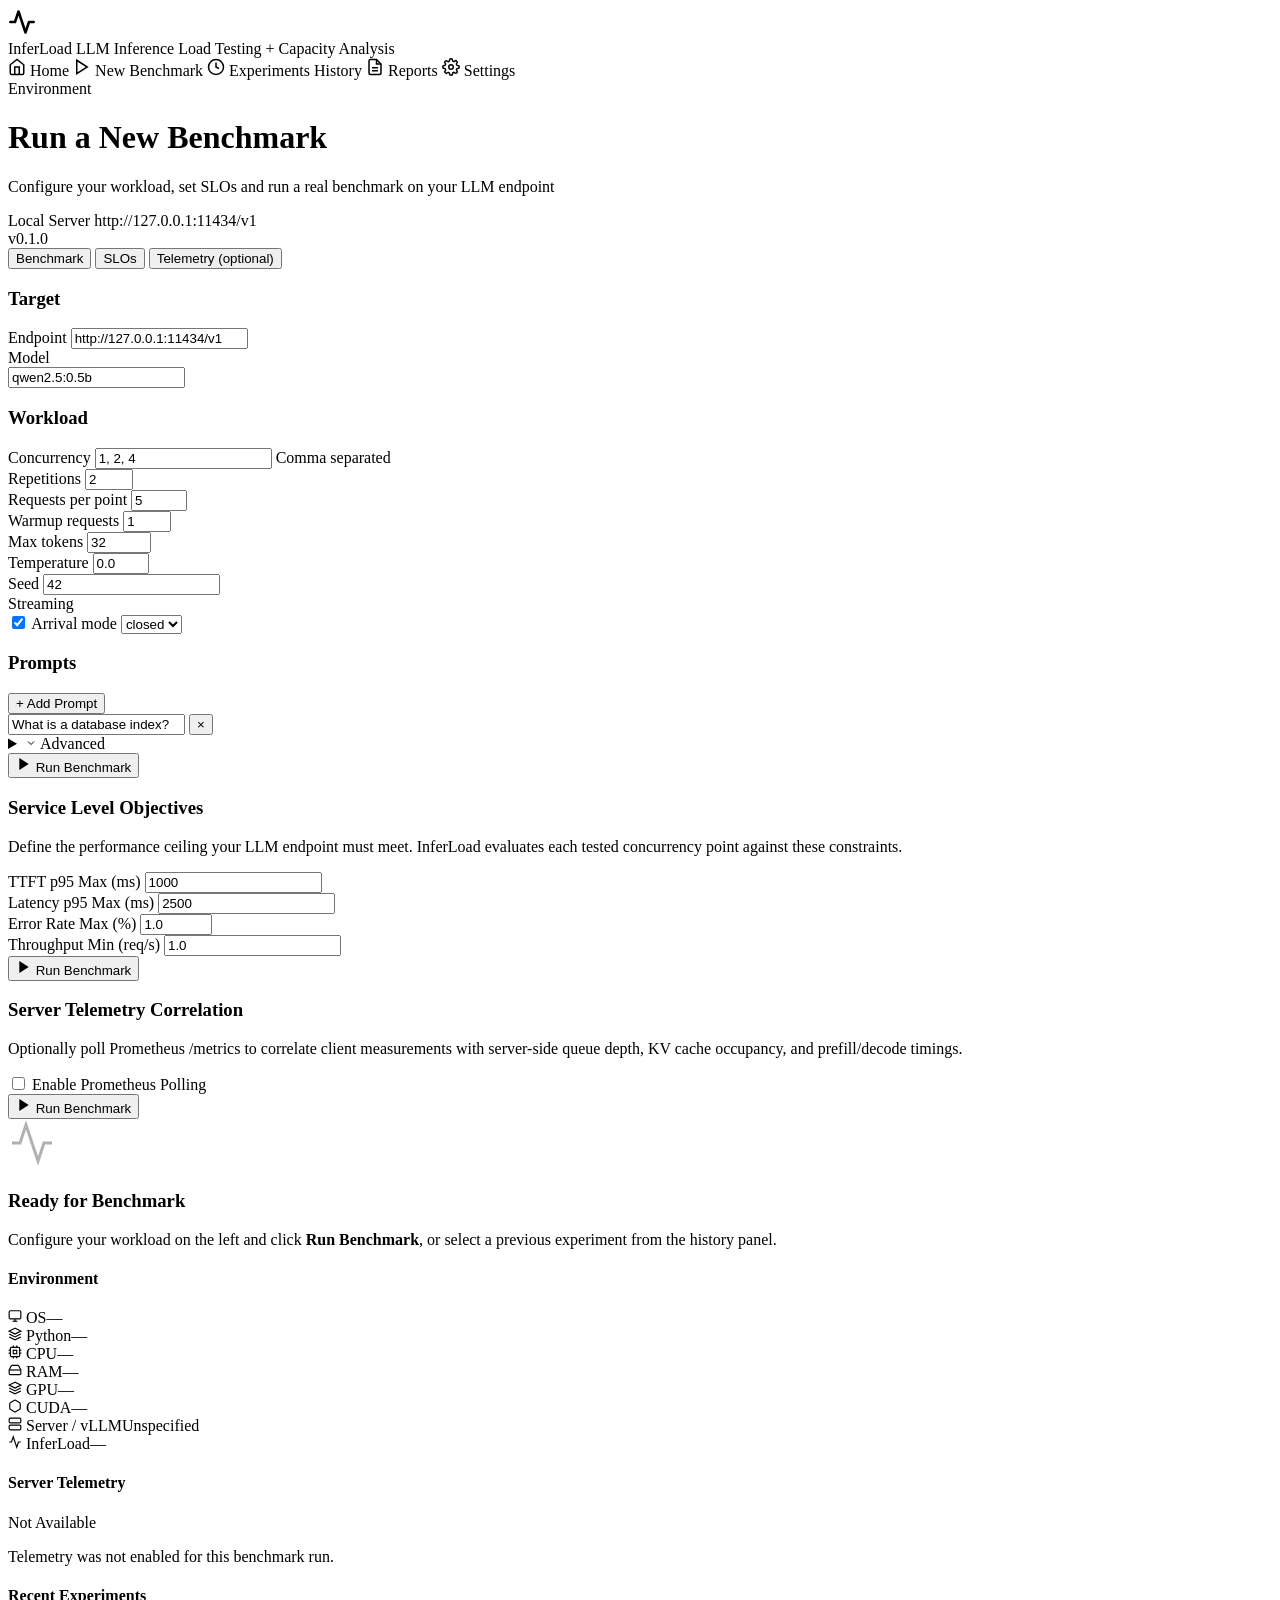
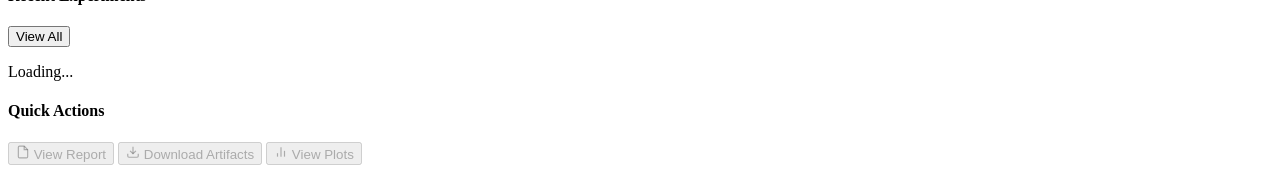
==== src/inferload/web_static/index.html @ 21b2d7b3 "Part 5/5: Premium 3-column web dashboard, documentation suite and codebase knowledge graph" ====
<!DOCTYPE html>
<html lang="en">
<head>
  <meta charset="UTF-8">
  <meta name="viewport" content="width=device-width, initial-scale=1.0">
  <title>InferLoad — LLM Inference Testing Laboratory</title>
  <link rel="stylesheet" href="/static/app.css">
  <link rel="preconnect" href="https://fonts.googleapis.com">
  <link rel="preconnect" href="https://fonts.gstatic.com" crossorigin>
  <link href="https://fonts.googleapis.com/css2?family=JetBrains+Mono:wght@400;500;600;700&family=Inter:wght@300;400;500;600;700;800&display=swap" rel="stylesheet">
</head>
<body>
  <!-- ===== LEFT NAVIGATION SIDEBAR ===== -->
  <nav class="nav-sidebar" id="nav-sidebar">
    <div class="nav-brand">
      <div class="nav-brand-icon">
        <svg width="28" height="28" viewBox="0 0 24 24" fill="none" stroke="currentColor" stroke-width="2.2" stroke-linecap="round" stroke-linejoin="round">
          <polyline points="22 12 18 12 15 21 9 3 6 12 2 12"></polyline>
        </svg>
      </div>
      <div class="nav-brand-text">
        <span class="nav-brand-name">InferLoad</span>
        <span class="nav-brand-sub">LLM Inference Load Testing + Capacity Analysis</span>
      </div>
    </div>

    <div class="nav-items">
      <a class="nav-item active" data-page="benchmark" id="nav-home">
        <svg width="18" height="18" viewBox="0 0 24 24" fill="none" stroke="currentColor" stroke-width="2"><path d="M3 9l9-7 9 7v11a2 2 0 01-2 2H5a2 2 0 01-2-2z"></path><polyline points="9 22 9 12 15 12 15 22"></polyline></svg>
        <span>Home</span>
      </a>
      <a class="nav-item" data-page="new-benchmark" id="nav-new">
        <svg width="18" height="18" viewBox="0 0 24 24" fill="none" stroke="currentColor" stroke-width="2"><polygon points="5 3 19 12 5 21 5 3"></polygon></svg>
        <span>New Benchmark</span>
      </a>
      <a class="nav-item" data-page="history" id="nav-history">
        <svg width="18" height="18" viewBox="0 0 24 24" fill="none" stroke="currentColor" stroke-width="2"><circle cx="12" cy="12" r="10"></circle><polyline points="12 6 12 12 16 14"></polyline></svg>
        <span>Experiments History</span>
      </a>
      <a class="nav-item" data-page="reports" id="nav-reports">
        <svg width="18" height="18" viewBox="0 0 24 24" fill="none" stroke="currentColor" stroke-width="2"><path d="M14 2H6a2 2 0 00-2 2v16a2 2 0 002 2h12a2 2 0 002-2V8z"></path><polyline points="14 2 14 8 20 8"></polyline><line x1="16" y1="13" x2="8" y2="13"></line><line x1="16" y1="17" x2="8" y2="17"></line></svg>
        <span>Reports</span>
      </a>
      <a class="nav-item" data-page="settings" id="nav-settings">
        <svg width="18" height="18" viewBox="0 0 24 24" fill="none" stroke="currentColor" stroke-width="2"><circle cx="12" cy="12" r="3"></circle><path d="M19.4 15a1.65 1.65 0 00.33 1.82l.06.06a2 2 0 010 2.83 2 2 0 01-2.83 0l-.06-.06a1.65 1.65 0 00-1.82-.33 1.65 1.65 0 00-1 1.51V21a2 2 0 01-4 0v-.09A1.65 1.65 0 009 19.4a1.65 1.65 0 00-1.82.33l-.06.06a2 2 0 01-2.83-2.83l.06-.06A1.65 1.65 0 004.68 15a1.65 1.65 0 00-1.51-1H3a2 2 0 010-4h.09A1.65 1.65 0 004.6 9a1.65 1.65 0 00-.33-1.82l-.06-.06a2 2 0 012.83-2.83l.06.06A1.65 1.65 0 009 4.68a1.65 1.65 0 001-1.51V3a2 2 0 014 0v.09a1.65 1.65 0 001 1.51 1.65 1.65 0 001.82-.33l.06-.06a2 2 0 012.83 2.83l-.06.06A1.65 1.65 0 0019.4 9a1.65 1.65 0 001.51 1H21a2 2 0 010 4h-.09a1.65 1.65 0 00-1.51 1z"></path></svg>
        <span>Settings</span>
      </a>
    </div>

    <div class="nav-footer">
      <div class="nav-env-badge">
        <span class="dot dot-green"></span>
        <span id="nav-env-label">Environment</span>
      </div>
    </div>
  </nav>

  <!-- ===== MAIN CONTENT AREA ===== -->
  <div class="app-shell">
    <!-- Top bar -->
    <header class="top-bar">
      <div class="top-bar-left">
        <h1 class="page-title" id="page-title">Run a New Benchmark</h1>
        <p class="page-subtitle" id="page-subtitle">Configure your workload, set SLOs and run a real benchmark on your LLM endpoint</p>
      </div>
      <div class="top-bar-right">
        <div class="server-indicator">
          <span class="label-muted">Local Server</span>
          <span class="server-url" id="server-url-label">http://127.0.0.1:11434/v1</span>
        </div>
        <span class="version-badge" id="version-badge">v0.1.0</span>
      </div>
    </header>

    <!-- Content body -->
    <div class="content-body">
      <!-- CENTER COLUMN -->
      <div class="center-col">
        <!-- Config + Results area -->
        <div class="center-top-split">
          <!-- LEFT: Configuration Panel -->
          <div class="config-panel" id="config-panel">
            <!-- Config Tabs -->
            <div class="config-tabs">
              <button class="config-tab active" data-ctab="ctab-benchmark">Benchmark</button>
              <button class="config-tab" data-ctab="ctab-slos">SLOs</button>
              <button class="config-tab" data-ctab="ctab-telemetry">Telemetry (optional)</button>
            </div>

            <form id="benchmark-form" autocomplete="off">
              <!-- Benchmark Tab -->
              <div class="config-tab-pane active" id="ctab-benchmark">
                <div class="cfg-section">
                  <h3 class="cfg-section-title">Target</h3>
                  <div class="cfg-row">
                    <div class="cfg-field" style="flex:2">
                      <label for="target-base-url">Endpoint</label>
                      <input type="text" id="target-base-url" value="http://127.0.0.1:11434/v1" required>
                    </div>
                    <div class="cfg-field" style="flex:1">
                      <label for="target-model">Model</label>
                      <div class="model-select-wrap">
                        <input type="text" id="target-model" value="qwen2.5:0.5b" required>
                        <div class="model-dropdown" id="model-dropdown"></div>
                      </div>
                    </div>
                  </div>
                </div>

                <div class="cfg-section">
                  <h3 class="cfg-section-title">Workload</h3>
                  <div class="cfg-row cfg-row-4">
                    <div class="cfg-field">
                      <label for="sweep-concurrency">Concurrency</label>
                      <input type="text" id="sweep-concurrency" value="1, 2, 4">
                      <span class="cfg-hint">Comma separated</span>
                    </div>
                    <div class="cfg-field">
                      <label for="sweep-repetitions">Repetitions</label>
                      <input type="number" id="sweep-repetitions" value="2" min="1" max="20">
                    </div>
                    <div class="cfg-field">
                      <label for="sweep-requests">Requests per point</label>
                      <input type="number" id="sweep-requests" value="5" min="1" max="500">
                    </div>
                    <div class="cfg-field">
                      <label for="exec-warmup">Warmup requests</label>
                      <input type="number" id="exec-warmup" value="1" min="0" max="50">
                    </div>
                  </div>
                  <div class="cfg-row cfg-row-4">
                    <div class="cfg-field">
                      <label for="workload-max-tokens">Max tokens</label>
                      <input type="number" id="workload-max-tokens" value="32" min="1" max="4096">
                    </div>
                    <div class="cfg-field">
                      <label for="workload-temperature">Temperature</label>
                      <input type="number" id="workload-temperature" value="0.0" min="0" max="2" step="0.1">
                    </div>
                    <div class="cfg-field">
                      <label for="workload-seed">Seed</label>
                      <input type="number" id="workload-seed" value="42">
                    </div>
                    <div class="cfg-field">
                      <label>Streaming</label>
                      <div class="toggle-row">
                        <label class="toggle-switch">
                          <input type="checkbox" id="workload-stream" checked>
                          <span class="toggle-slider"></span>
                        </label>
                        <label>Arrival mode</label>
                        <select id="arrival-mode" class="select-sm">
                          <option value="closed" selected>closed</option>
                          <option value="rate">open</option>
                        </select>
                      </div>
                    </div>
                  </div>
                  <div id="open-loop-rate-group" style="display:none" class="cfg-row">
                    <div class="cfg-field">
                      <label for="arrival-rate">Arrival Rate (req/s)</label>
                      <input type="number" id="arrival-rate" value="2.0" min="0.1" step="0.5">
                    </div>
                  </div>
                </div>

                <div class="cfg-section">
                  <div class="cfg-section-header">
                    <h3 class="cfg-section-title">Prompts</h3>
                    <button type="button" class="btn-link" id="btn-add-prompt">+ Add Prompt</button>
                  </div>
                  <div id="prompts-container" class="prompts-list">
                    <div class="prompt-entry">
                      <input type="text" class="prompt-input" value="What is a database index?" required>
                      <button type="button" class="btn-remove-prompt" title="Remove">&times;</button>
                    </div>
                  </div>
                </div>

                <!-- Advanced toggle -->
                <details class="cfg-advanced" id="advanced-toggle">
                  <summary>
                    <svg width="12" height="12" viewBox="0 0 24 24" fill="none" stroke="currentColor" stroke-width="2"><polyline points="6 9 12 15 18 9"></polyline></svg>
                    Advanced
                  </summary>
                  <div class="cfg-row">
                    <div class="cfg-field" style="flex:1">
                      <label for="target-timeout">Timeout (s)</label>
                      <input type="number" id="target-timeout" value="60" min="1" step="1">
                    </div>
                    <div class="cfg-field" style="flex:1">
                      <label for="target-api-key">API Key (optional)</label>
                      <input type="password" id="target-api-key" placeholder="Bearer token">
                    </div>
                  </div>
                </details>

                <!-- Run button -->
                <button type="submit" class="btn-run" id="btn-run">
                  <svg width="16" height="16" viewBox="0 0 24 24" fill="currentColor"><polygon points="5 3 19 12 5 21 5 3"></polygon></svg>
                  Run Benchmark
                </button>
              </div>

              <!-- SLOs Tab -->
              <div class="config-tab-pane" id="ctab-slos">
                <div class="cfg-section">
                  <h3 class="cfg-section-title">Service Level Objectives</h3>
                  <p class="cfg-description">Define the performance ceiling your LLM endpoint must meet. InferLoad evaluates each tested concurrency point against these constraints.</p>
                  <div class="cfg-row">
                    <div class="cfg-field" style="flex:1">
                      <label for="slo-ttft">TTFT p95 Max (ms)</label>
                      <input type="number" id="slo-ttft" value="1000" min="1" step="50">
                    </div>
                    <div class="cfg-field" style="flex:1">
                      <label for="slo-latency">Latency p95 Max (ms)</label>
                      <input type="number" id="slo-latency" value="2500" min="1" step="100">
                    </div>
                  </div>
                  <div class="cfg-row">
                    <div class="cfg-field" style="flex:1">
                      <label for="slo-error">Error Rate Max (%)</label>
                      <input type="number" id="slo-error" value="1.0" min="0" max="100" step="0.5">
                    </div>
                    <div class="cfg-field" style="flex:1">
                      <label for="slo-throughput">Throughput Min (req/s)</label>
                      <input type="number" id="slo-throughput" value="1.0" min="0.1" step="0.5">
                    </div>
                  </div>
                </div>
                <button type="submit" class="btn-run" id="btn-run-slo">
                  <svg width="16" height="16" viewBox="0 0 24 24" fill="currentColor"><polygon points="5 3 19 12 5 21 5 3"></polygon></svg>
                  Run Benchmark
                </button>
              </div>

              <!-- Telemetry Tab -->
              <div class="config-tab-pane" id="ctab-telemetry">
                <div class="cfg-section">
                  <h3 class="cfg-section-title">Server Telemetry Correlation</h3>
                  <p class="cfg-description">Optionally poll Prometheus /metrics to correlate client measurements with server-side queue depth, KV cache occupancy, and prefill/decode timings.</p>
                  <div class="cfg-row">
                    <div class="cfg-field">
                      <label class="toggle-label-row">
                        <label class="toggle-switch">
                          <input type="checkbox" id="telemetry-enable">
                          <span class="toggle-slider"></span>
                        </label>
                        <span>Enable Prometheus Polling</span>
                      </label>
                    </div>
                  </div>
                  <div id="telemetry-fields" style="display:none">
                    <div class="cfg-field">
                      <label for="telemetry-url">Metrics URL</label>
                      <input type="text" id="telemetry-url" value="http://127.0.0.1:8000/metrics" placeholder="http://host:port/metrics">
                    </div>
                  </div>
                </div>
                <button type="submit" class="btn-run" id="btn-run-telem">
                  <svg width="16" height="16" viewBox="0 0 24 24" fill="currentColor"><polygon points="5 3 19 12 5 21 5 3"></polygon></svg>
                  Run Benchmark
                </button>
              </div>
            </form>

            <!-- Validation errors -->
            <div id="validation-errors" class="validation-box" style="display:none"></div>
          </div>

          <!-- RIGHT: Results / Status Panel -->
          <div class="results-panel" id="results-panel">
            <!-- Empty state -->
            <div class="empty-state" id="empty-state">
              <div class="empty-icon-wrap">
                <svg width="48" height="48" viewBox="0 0 24 24" fill="none" stroke="currentColor" stroke-width="1.5" opacity="0.3"><polyline points="22 12 18 12 15 21 9 3 6 12 2 12"></polyline></svg>
              </div>
              <h3>Ready for Benchmark</h3>
              <p>Configure your workload on the left and click <strong>Run Benchmark</strong>, or select a previous experiment from the history panel.</p>
            </div>

            <!-- Progress / Running state -->
            <div class="benchmark-status-card" id="progress-card" style="display:none">
              <div class="status-header">
                <span class="dot dot-pulse dot-blue"></span>
                <span class="status-label">Benchmark Running</span>
                <span class="status-timer" id="progress-timer">0m 0s</span>
              </div>
              <!-- Stepper -->
              <div class="stepper" id="stepper">
                <div class="step completed" id="step-validation">
                  <div class="step-circle">
                    <svg width="14" height="14" viewBox="0 0 24 24" fill="none" stroke="currentColor" stroke-width="3"><polyline points="20 6 9 17 4 12"></polyline></svg>
                  </div>
                  <span class="step-label">Validation</span>
                  <span class="step-time" id="step-validation-time"></span>
                </div>
                <div class="step-line"></div>
                <div class="step active" id="step-running">
                  <div class="step-circle">
                    <svg width="14" height="14" viewBox="0 0 24 24" fill="none" stroke="currentColor" stroke-width="2"><polygon points="5 3 19 12 5 21 5 3"></polygon></svg>
                  </div>
                  <span class="step-label">Running</span>
                  <span class="step-time" id="step-running-time"></span>
                </div>
                <div class="step-line"></div>
                <div class="step" id="step-analysis">
                  <div class="step-circle"><span>3</span></div>
                  <span class="step-label">Analysis</span>
                  <span class="step-time" id="step-analysis-time"></span>
                </div>
                <div class="step-line"></div>
                <div class="step" id="step-complete">
                  <div class="step-circle"><span>4</span></div>
                  <span class="step-label">Complete</span>
                  <span class="step-time" id="step-complete-time"></span>
                </div>
              </div>
              <div class="progress-bar-wrap">
                <div class="progress-bar-fill" id="progress-bar-fill" style="width:0%"></div>
              </div>
              <div class="progress-detail">
                <span id="progress-trials">0 / 0 trials</span>
                <span id="progress-trial-id" class="trial-id-badge">Initializing...</span>
              </div>
            </div>

            <!-- Error state -->
            <div class="error-card" id="error-card" style="display:none">
              <div class="error-header">
                <svg width="18" height="18" viewBox="0 0 24 24" fill="none" stroke="currentColor" stroke-width="2"><circle cx="12" cy="12" r="10"></circle><line x1="15" y1="9" x2="9" y2="15"></line><line x1="9" y1="9" x2="15" y2="15"></line></svg>
                <span>Benchmark Failed</span>
                <button class="btn-dismiss" id="btn-dismiss-error">&times;</button>
              </div>
              <p class="error-msg" id="error-card-msg"></p>
            </div>

            <!-- Completed results -->
            <div id="results-view" style="display:none">
              <!-- Capacity Hero -->
              <div class="capacity-hero" id="capacity-hero">
                <div class="hero-icon">
                  <svg width="24" height="24" viewBox="0 0 24 24" fill="none" stroke="currentColor" stroke-width="2"><path d="M22 11.08V12a10 10 0 11-5.93-9.14"></path><polyline points="22 4 12 14.01 9 11.01"></polyline></svg>
                </div>
                <div class="hero-text">
                  <span class="hero-title">Highest Observed Compliant Tested Concurrency</span>
                  <span class="hero-value" id="hero-capacity-value">—</span>
                </div>
                <span class="hero-badge" id="hero-capacity-badge">SLO COMPLIANT</span>
              </div>

              <!-- Quick Results KPIs -->
              <div class="quick-results" id="quick-results">
                <h3 class="section-title">Quick Results</h3>
                <div class="kpi-grid">
                  <div class="kpi-card">
                    <span class="kpi-number" id="hero-kpi-throughput">—</span>
                    <span class="kpi-unit">req/s</span>
                    <span class="kpi-label">Throughput (mean)</span>
                  </div>
                  <div class="kpi-card">
                    <span class="kpi-number" id="hero-kpi-ttft">—</span>
                    <span class="kpi-unit">ms</span>
                    <span class="kpi-label">TTFT p95 (mean)</span>
                  </div>
                  <div class="kpi-card">
                    <span class="kpi-number" id="hero-kpi-latency">—</span>
                    <span class="kpi-unit">ms</span>
                    <span class="kpi-label">Latency p95 (mean)</span>
                  </div>
                  <div class="kpi-card">
                    <span class="kpi-number" id="hero-kpi-errors">0.00%</span>
                    <span class="kpi-unit"></span>
                    <span class="kpi-label">Error Rate (mean)</span>
                  </div>
                </div>
              </div>

              <!-- Results Summary + SLO side-by-side -->
              <div class="results-tables-row">
                <div class="results-table-wrap" style="flex:1.3">
                  <div class="table-header-row">
                    <h3 class="section-title">Results Summary</h3>
                    <div class="slo-legend">
                      <span class="legend-dot legend-slo"></span> SLO Status
                      <span class="legend-dot legend-compliant"></span> Compliant
                      <span class="legend-dot legend-violation"></span> Violation
                    </div>
                  </div>
                  <div class="table-scroll">
                    <table class="data-table" id="table-sweep-results">
                      <thead>
                        <tr>
                          <th>Concurrency</th>
                          <th>Trials</th>
                          <th>Requests/Trial</th>
                          <th>TTFT p50</th>
                          <th>TTFT p95</th>
                          <th>Latency p95</th>
                          <th>Throughput</th>
                          <th>Error Rate</th>
                          <th>Status</th>
                        </tr>
                      </thead>
                      <tbody id="sweep-table-body"></tbody>
                    </table>
                  </div>
                </div>

                <div class="results-table-wrap" style="flex:1">
                  <h3 class="section-title">SLO Compliance</h3>
                  <div class="table-scroll">
                    <table class="data-table" id="table-slo-results">
                      <thead>
                        <tr>
                          <th>Concurrency</th>
                          <th>TTFT p95</th>
                          <th>Latency p95</th>
                          <th>Throughput</th>
                          <th>Error Rate</th>
                          <th>Status</th>
                        </tr>
                      </thead>
                      <tbody id="slo-table-body"></tbody>
                    </table>
                  </div>
                </div>
              </div>

              <!-- Performance Graphs -->
              <div class="perf-graphs-section">
                <div class="perf-graphs-header">
                  <h3 class="section-title">Performance Graphs</h3>
                  <div class="perf-graph-tabs">
                    <button class="perf-tab active" data-ptab="ttft">TTFT p95</button>
                    <button class="perf-tab" data-ptab="latency">Total Latency p95</button>
                    <button class="perf-tab" data-ptab="throughput">Throughput</button>
                    <button class="perf-tab" data-ptab="errors">Error Rate</button>
                  </div>
                </div>
                <div class="perf-graphs-grid">
                  <div class="plot-card active" id="plot-card-ttft">
                    <img id="plot-ttft" class="plot-img" alt="TTFT p95 vs Concurrency">
                  </div>
                  <div class="plot-card" id="plot-card-latency">
                    <img id="plot-latency" class="plot-img" alt="Total Latency p95 vs Concurrency">
                  </div>
                  <div class="plot-card" id="plot-card-throughput">
                    <img id="plot-throughput" class="plot-img" alt="Throughput vs Concurrency">
                  </div>
                  <div class="plot-card" id="plot-card-errors">
                    <img id="plot-errors" class="plot-img" alt="Error Rate vs Concurrency">
                  </div>
                </div>
              </div>

              <!-- Saturation behavior -->
              <div class="saturation-section" id="saturation-section" style="display:none">
                <div class="saturation-header">
                  <svg width="16" height="16" viewBox="0 0 24 24" fill="none" stroke="currentColor" stroke-width="2"><path d="M10.29 3.86L1.82 18a2 2 0 001.71 3h16.94a2 2 0 001.71-3L13.71 3.86a2 2 0 00-3.42 0z"></path><line x1="12" y1="9" x2="12" y2="13"></line><line x1="12" y1="17" x2="12.01" y2="17"></line></svg>
                  <h3>Saturation-like Behavior</h3>
                </div>
                <div class="saturation-findings" id="saturation-findings"></div>
              </div>

              <!-- Capacity Note -->
              <div class="capacity-note">
                <svg width="14" height="14" viewBox="0 0 24 24" fill="none" stroke="currentColor" stroke-width="2"><circle cx="12" cy="12" r="10"></circle><line x1="12" y1="16" x2="12" y2="12"></line><line x1="12" y1="8" x2="12.01" y2="8"></line></svg>
                <span class="note-label">Note</span>
                <span id="capacity-note-text">Capacity is limited to tested configurations and does not extrapolate beyond observed measurements. This represents the highest observed compliant tested concurrency, not theoretical or maximum system capacity.</span>
              </div>

              <!-- Report & Artifacts (collapsible) -->
              <details class="results-detail-section">
                <summary class="detail-summary">
                  <svg width="14" height="14" viewBox="0 0 24 24" fill="none" stroke="currentColor" stroke-width="2"><polyline points="6 9 12 15 18 9"></polyline></svg>
                  Full Markdown Report
                </summary>
                <div class="report-wrap">
                  <div class="report-toolbar">
                    <button class="btn-sm-action" id="btn-copy-report">
                      <svg width="12" height="12" viewBox="0 0 24 24" fill="none" stroke="currentColor" stroke-width="2"><rect x="9" y="9" width="13" height="13" rx="2" ry="2"></rect><path d="M5 15H4a2 2 0 01-2-2V4a2 2 0 012-2h9a2 2 0 012 2v1"></path></svg>
                      Copy
                    </button>
                  </div>
                  <pre class="report-code" id="report-markdown-view">Loading report...</pre>
                </div>
              </details>

              <details class="results-detail-section">
                <summary class="detail-summary">
                  <svg width="14" height="14" viewBox="0 0 24 24" fill="none" stroke="currentColor" stroke-width="2"><polyline points="6 9 12 15 18 9"></polyline></svg>
                  Artifacts &amp; Raw Data
                </summary>
                <div class="artifacts-wrap">
                  <div class="artifact-grid" id="artifact-links-list"></div>
                  <div class="raw-explorer">
                    <select id="raw-run-selector" class="select-sm">
                      <option value="">Select trial to inspect...</option>
                    </select>
                    <pre class="raw-json-view" id="raw-json-output">Select a trial run above to audit request timestamps, TTFT, and chunk counts.</pre>
                  </div>
                </div>
              </details>
            </div>
          </div>
        </div>
      </div>

      <!-- RIGHT SIDEBAR -->
      <aside class="right-sidebar" id="right-sidebar">
        <!-- Environment -->
        <div class="rs-section">
          <h4 class="rs-title">Environment</h4>
          <div class="env-list" id="env-list">
            <div class="env-row"><span class="env-icon">
              <svg width="14" height="14" viewBox="0 0 24 24" fill="none" stroke="currentColor" stroke-width="2"><rect x="2" y="3" width="20" height="14" rx="2" ry="2"></rect><line x1="8" y1="21" x2="16" y2="21"></line><line x1="12" y1="17" x2="12" y2="21"></line></svg>
            </span><span class="env-key">OS</span><span class="env-val" id="env-os">—</span></div>
            <div class="env-row"><span class="env-icon">
              <svg width="14" height="14" viewBox="0 0 24 24" fill="none" stroke="currentColor" stroke-width="2"><path d="M12 2L2 7l10 5 10-5-10-5z"></path><path d="M2 17l10 5 10-5"></path><path d="M2 12l10 5 10-5"></path></svg>
            </span><span class="env-key">Python</span><span class="env-val" id="env-python">—</span></div>
            <div class="env-row"><span class="env-icon">
              <svg width="14" height="14" viewBox="0 0 24 24" fill="none" stroke="currentColor" stroke-width="2"><rect x="4" y="4" width="16" height="16" rx="2" ry="2"></rect><rect x="9" y="9" width="6" height="6"></rect><line x1="9" y1="1" x2="9" y2="4"></line><line x1="15" y1="1" x2="15" y2="4"></line><line x1="9" y1="20" x2="9" y2="23"></line><line x1="15" y1="20" x2="15" y2="23"></line><line x1="20" y1="9" x2="23" y2="9"></line><line x1="20" y1="14" x2="23" y2="14"></line><line x1="1" y1="9" x2="4" y2="9"></line><line x1="1" y1="14" x2="4" y2="14"></line></svg>
            </span><span class="env-key">CPU</span><span class="env-val" id="env-cpu">—</span></div>
            <div class="env-row"><span class="env-icon">
              <svg width="14" height="14" viewBox="0 0 24 24" fill="none" stroke="currentColor" stroke-width="2"><path d="M22 12H2"></path><path d="M5.45 5.11L2 12v6a2 2 0 002 2h16a2 2 0 002-2v-6l-3.45-6.89A2 2 0 0016.76 4H7.24a2 2 0 00-1.79 1.11z"></path><line x1="6" y1="16" x2="6.01" y2="16"></line><line x1="10" y1="16" x2="10.01" y2="16"></line></svg>
            </span><span class="env-key">RAM</span><span class="env-val" id="env-ram">—</span></div>
            <div class="env-row"><span class="env-icon">
              <svg width="14" height="14" viewBox="0 0 24 24" fill="none" stroke="currentColor" stroke-width="2"><polygon points="12 2 2 7 12 12 22 7 12 2"></polygon><polyline points="2 17 12 22 22 17"></polyline><polyline points="2 12 12 17 22 12"></polyline></svg>
            </span><span class="env-key">GPU</span><span class="env-val" id="env-gpu">—</span></div>
            <div class="env-row"><span class="env-icon">
              <svg width="14" height="14" viewBox="0 0 24 24" fill="none" stroke="currentColor" stroke-width="2"><path d="M21 16V8a2 2 0 00-1-1.73l-7-4a2 2 0 00-2 0l-7 4A2 2 0 003 8v8a2 2 0 001 1.73l7 4a2 2 0 002 0l7-4A2 2 0 0021 16z"></path></svg>
            </span><span class="env-key">CUDA</span><span class="env-val" id="env-cuda">—</span></div>
            <div class="env-row"><span class="env-icon">
              <svg width="14" height="14" viewBox="0 0 24 24" fill="none" stroke="currentColor" stroke-width="2"><rect x="2" y="2" width="20" height="8" rx="2" ry="2"></rect><rect x="2" y="14" width="20" height="8" rx="2" ry="2"></rect><line x1="6" y1="6" x2="6.01" y2="6"></line><line x1="6" y1="18" x2="6.01" y2="18"></line></svg>
            </span><span class="env-key">Server / vLLM</span><span class="env-val" id="env-server">Unspecified</span></div>
            <div class="env-row"><span class="env-icon">
              <svg width="14" height="14" viewBox="0 0 24 24" fill="none" stroke="currentColor" stroke-width="2"><polyline points="22 12 18 12 15 21 9 3 6 12 2 12"></polyline></svg>
            </span><span class="env-key">InferLoad</span><span class="env-val" id="env-inferload">—</span></div>
          </div>
        </div>

        <!-- Server Telemetry -->
        <div class="rs-section">
          <h4 class="rs-title">Server Telemetry</h4>
          <div class="telemetry-status" id="telemetry-status">
            <span class="dot dot-red"></span>
            <span>Not Available</span>
          </div>
          <p class="rs-muted" id="telemetry-note">Telemetry was not enabled for this benchmark run.</p>
        </div>

        <!-- Recent Experiments -->
        <div class="rs-section">
          <div class="rs-title-row">
            <h4 class="rs-title">Recent Experiments</h4>
            <button class="btn-link-sm" id="btn-view-all-history">View All</button>
          </div>
          <div class="recent-experiments" id="recent-experiments">
            <p class="rs-muted">Loading...</p>
          </div>
        </div>

        <!-- Quick Actions -->
        <div class="rs-section">
          <h4 class="rs-title">Quick Actions</h4>
          <div class="quick-actions" id="quick-actions">
            <button class="action-btn" id="action-report" disabled>
              <svg width="14" height="14" viewBox="0 0 24 24" fill="none" stroke="currentColor" stroke-width="2"><path d="M14 2H6a2 2 0 00-2 2v16a2 2 0 002 2h12a2 2 0 002-2V8z"></path><polyline points="14 2 14 8 20 8"></polyline></svg>
              View Report
            </button>
            <button class="action-btn" id="action-artifacts" disabled>
              <svg width="14" height="14" viewBox="0 0 24 24" fill="none" stroke="currentColor" stroke-width="2"><path d="M21 15v4a2 2 0 01-2 2H5a2 2 0 01-2-2v-4"></path><polyline points="7 10 12 15 17 10"></polyline><line x1="12" y1="15" x2="12" y2="3"></line></svg>
              Download Artifacts
            </button>
            <button class="action-btn" id="action-plots" disabled>
              <svg width="14" height="14" viewBox="0 0 24 24" fill="none" stroke="currentColor" stroke-width="2"><line x1="18" y1="20" x2="18" y2="10"></line><line x1="12" y1="20" x2="12" y2="4"></line><line x1="6" y1="20" x2="6" y2="14"></line></svg>
              View Plots
            </button>
          </div>
        </div>
      </aside>
    </div>
  </div>

  <!-- Notification Toast -->
  <div id="toast" class="toast"></div>

  <script src="/static/app.js"></script>
</body>
</html>
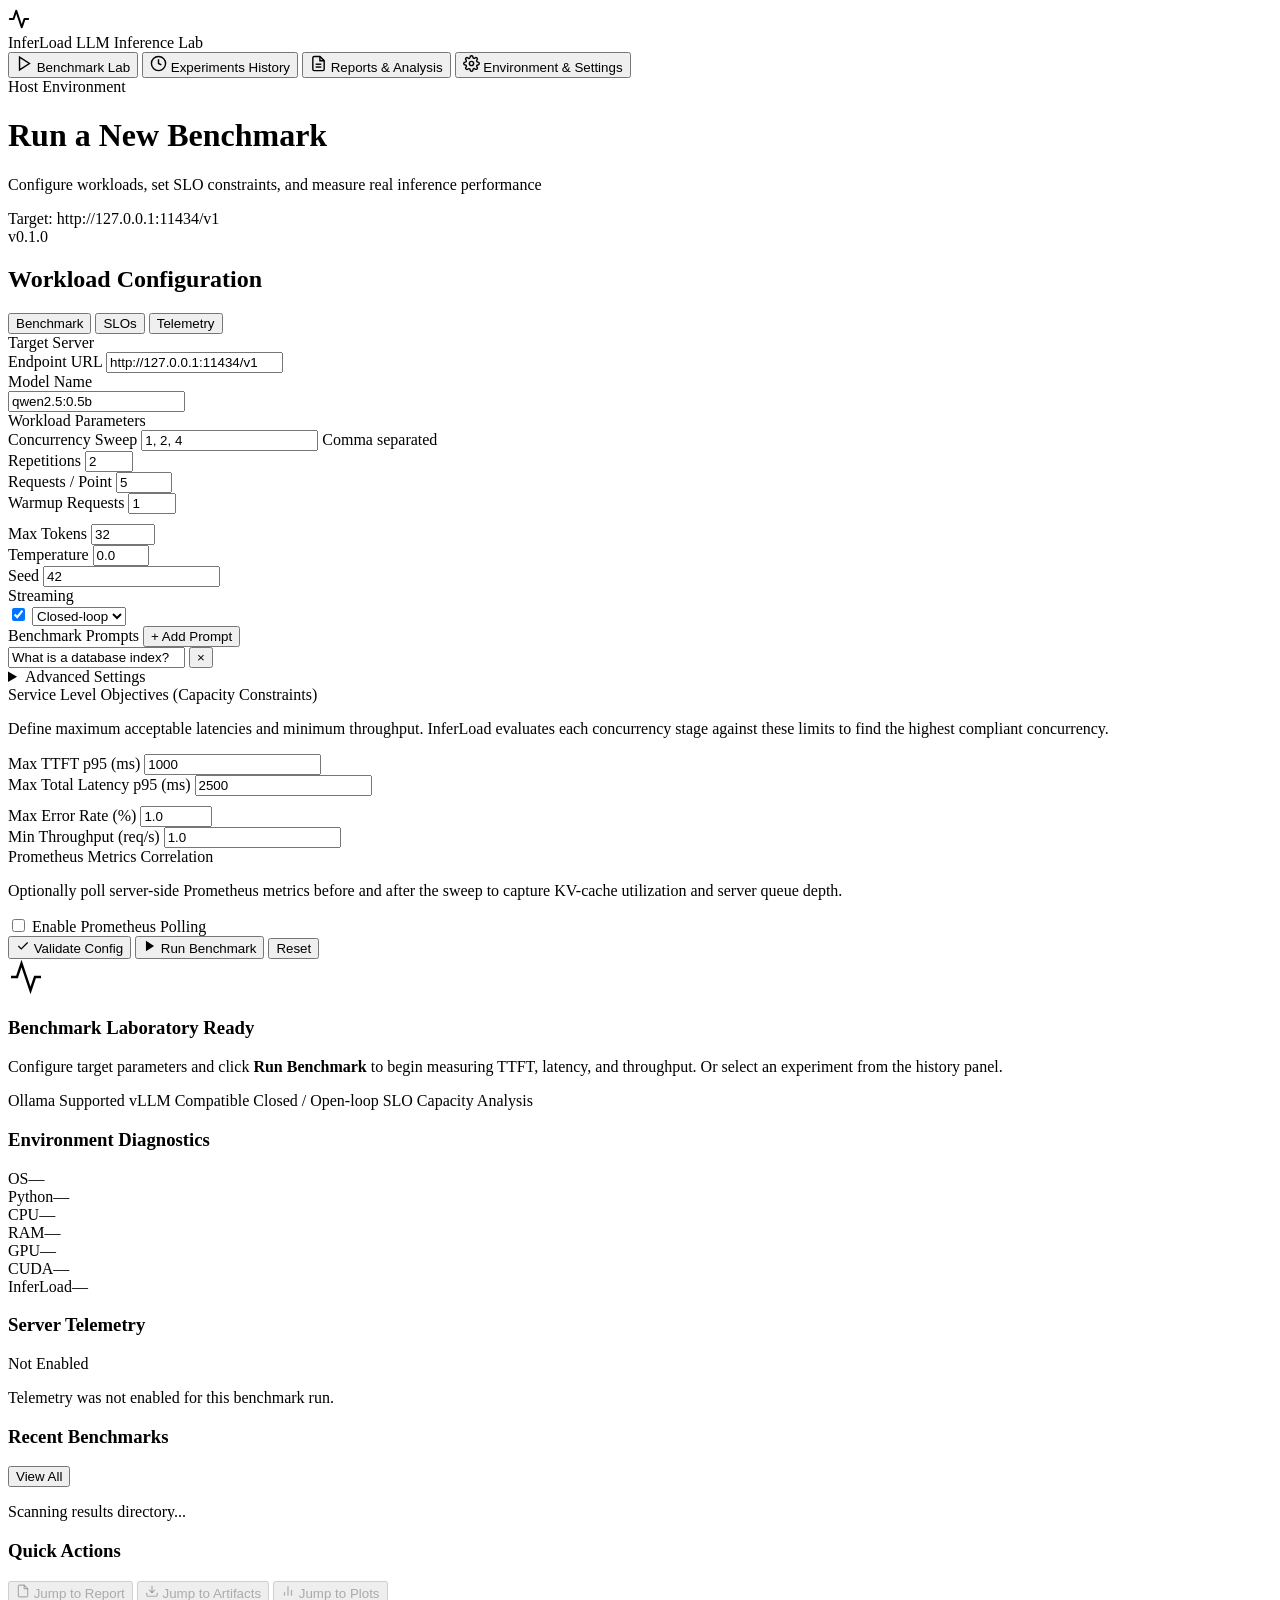
==== commit 626fb247: "feat(ui): eliminate glowing effects, implement multi-view routing, live logs, preflight validation a" ====
--- a/src/inferload/web_static/index.html
+++ b/src/inferload/web_static/index.html
@@ -3,588 +3,686 @@
 <head>
   <meta charset="UTF-8">
   <meta name="viewport" content="width=device-width, initial-scale=1.0">
-  <title>InferLoad — LLM Inference Testing Laboratory</title>
+  <title>InferLoad — LLM Inference Testing &amp; Capacity Laboratory</title>
   <link rel="stylesheet" href="/static/app.css">
   <link rel="preconnect" href="https://fonts.googleapis.com">
   <link rel="preconnect" href="https://fonts.gstatic.com" crossorigin>
-  <link href="https://fonts.googleapis.com/css2?family=JetBrains+Mono:wght@400;500;600;700&family=Inter:wght@300;400;500;600;700;800&display=swap" rel="stylesheet">
+  <link href="https://fonts.googleapis.com/css2?family=JetBrains+Mono:wght@400;500;600;700&family=Inter:wght@400;500;600;700&display=swap" rel="stylesheet">
 </head>
 <body>
   <!-- ===== LEFT NAVIGATION SIDEBAR ===== -->
-  <nav class="nav-sidebar" id="nav-sidebar">
+  <nav class="nav-sidebar" id="nav-sidebar" aria-label="Main Navigation">
     <div class="nav-brand">
       <div class="nav-brand-icon">
-        <svg width="28" height="28" viewBox="0 0 24 24" fill="none" stroke="currentColor" stroke-width="2.2" stroke-linecap="round" stroke-linejoin="round">
+        <svg width="22" height="22" viewBox="0 0 24 24" fill="none" stroke="currentColor" stroke-width="2.2" stroke-linecap="round" stroke-linejoin="round">
           <polyline points="22 12 18 12 15 21 9 3 6 12 2 12"></polyline>
         </svg>
       </div>
       <div class="nav-brand-text">
         <span class="nav-brand-name">InferLoad</span>
-        <span class="nav-brand-sub">LLM Inference Load Testing + Capacity Analysis</span>
+        <span class="nav-brand-sub">LLM Inference Lab</span>
       </div>
     </div>
 
     <div class="nav-items">
-      <a class="nav-item active" data-page="benchmark" id="nav-home">
-        <svg width="18" height="18" viewBox="0 0 24 24" fill="none" stroke="currentColor" stroke-width="2"><path d="M3 9l9-7 9 7v11a2 2 0 01-2 2H5a2 2 0 01-2-2z"></path><polyline points="9 22 9 12 15 12 15 22"></polyline></svg>
-        <span>Home</span>
-      </a>
-      <a class="nav-item" data-page="new-benchmark" id="nav-new">
-        <svg width="18" height="18" viewBox="0 0 24 24" fill="none" stroke="currentColor" stroke-width="2"><polygon points="5 3 19 12 5 21 5 3"></polygon></svg>
-        <span>New Benchmark</span>
-      </a>
-      <a class="nav-item" data-page="history" id="nav-history">
-        <svg width="18" height="18" viewBox="0 0 24 24" fill="none" stroke="currentColor" stroke-width="2"><circle cx="12" cy="12" r="10"></circle><polyline points="12 6 12 12 16 14"></polyline></svg>
+      <button type="button" class="nav-item active" data-view="view-benchmark" id="nav-new">
+        <svg width="17" height="17" viewBox="0 0 24 24" fill="none" stroke="currentColor" stroke-width="2"><polygon points="5 3 19 12 5 21 5 3"></polygon></svg>
+        <span>Benchmark Lab</span>
+      </button>
+      <button type="button" class="nav-item" data-view="view-history" id="nav-history">
+        <svg width="17" height="17" viewBox="0 0 24 24" fill="none" stroke="currentColor" stroke-width="2"><circle cx="12" cy="12" r="10"></circle><polyline points="12 6 12 12 16 14"></polyline></svg>
         <span>Experiments History</span>
-      </a>
-      <a class="nav-item" data-page="reports" id="nav-reports">
-        <svg width="18" height="18" viewBox="0 0 24 24" fill="none" stroke="currentColor" stroke-width="2"><path d="M14 2H6a2 2 0 00-2 2v16a2 2 0 002 2h12a2 2 0 002-2V8z"></path><polyline points="14 2 14 8 20 8"></polyline><line x1="16" y1="13" x2="8" y2="13"></line><line x1="16" y1="17" x2="8" y2="17"></line></svg>
-        <span>Reports</span>
-      </a>
-      <a class="nav-item" data-page="settings" id="nav-settings">
-        <svg width="18" height="18" viewBox="0 0 24 24" fill="none" stroke="currentColor" stroke-width="2"><circle cx="12" cy="12" r="3"></circle><path d="M19.4 15a1.65 1.65 0 00.33 1.82l.06.06a2 2 0 010 2.83 2 2 0 01-2.83 0l-.06-.06a1.65 1.65 0 00-1.82-.33 1.65 1.65 0 00-1 1.51V21a2 2 0 01-4 0v-.09A1.65 1.65 0 009 19.4a1.65 1.65 0 00-1.82.33l-.06.06a2 2 0 01-2.83-2.83l.06-.06A1.65 1.65 0 004.68 15a1.65 1.65 0 00-1.51-1H3a2 2 0 010-4h.09A1.65 1.65 0 004.6 9a1.65 1.65 0 00-.33-1.82l-.06-.06a2 2 0 012.83-2.83l.06.06A1.65 1.65 0 009 4.68a1.65 1.65 0 001-1.51V3a2 2 0 014 0v.09a1.65 1.65 0 001 1.51 1.65 1.65 0 001.82-.33l.06-.06a2 2 0 012.83 2.83l-.06.06A1.65 1.65 0 0019.4 9a1.65 1.65 0 001.51 1H21a2 2 0 010 4h-.09a1.65 1.65 0 00-1.51 1z"></path></svg>
-        <span>Settings</span>
-      </a>
+      </button>
+      <button type="button" class="nav-item" data-view="view-reports" id="nav-reports">
+        <svg width="17" height="17" viewBox="0 0 24 24" fill="none" stroke="currentColor" stroke-width="2"><path d="M14 2H6a2 2 0 00-2 2v16a2 2 0 002 2h12a2 2 0 002-2V8z"></path><polyline points="14 2 14 8 20 8"></polyline><line x1="16" y1="13" x2="8" y2="13"></line><line x1="16" y1="17" x2="8" y2="17"></line></svg>
+        <span>Reports &amp; Analysis</span>
+      </button>
+      <button type="button" class="nav-item" data-view="view-settings" id="nav-settings">
+        <svg width="17" height="17" viewBox="0 0 24 24" fill="none" stroke="currentColor" stroke-width="2"><circle cx="12" cy="12" r="3"></circle><path d="M19.4 15a1.65 1.65 0 00.33 1.82l.06.06a2 2 0 010 2.83 2 2 0 01-2.83 0l-.06-.06a1.65 1.65 0 00-1.82-.33 1.65 1.65 0 00-1 1.51V21a2 2 0 01-4 0v-.09A1.65 1.65 0 009 19.4a1.65 1.65 0 00-1.82.33l-.06.06a2 2 0 01-2.83-2.83l.06-.06A1.65 1.65 0 004.68 15a1.65 1.65 0 00-1.51-1H3a2 2 0 010-4h.09A1.65 1.65 0 004.6 9a1.65 1.65 0 00-.33-1.82l-.06-.06a2 2 0 012.83-2.83l.06.06A1.65 1.65 0 009 4.68a1.65 1.65 0 001-1.51V3a2 2 0 014 0v.09a1.65 1.65 0 001 1.51 1.65 1.65 0 001.82-.33l.06-.06a2 2 0 012.83 2.83l-.06.06A1.65 1.65 0 0019.4 9a1.65 1.65 0 001.51 1H21a2 2 0 010 4h-.09a1.65 1.65 0 00-1.51 1z"></path></svg>
+        <span>Environment &amp; Settings</span>
+      </button>
     </div>
 
     <div class="nav-footer">
-      <div class="nav-env-badge">
-        <span class="dot dot-green"></span>
-        <span id="nav-env-label">Environment</span>
+      <div class="nav-env-status">
+        <span class="status-indicator-dot dot-green" id="nav-server-status-dot"></span>
+        <span class="nav-env-text" id="nav-env-label">Host Environment</span>
       </div>
     </div>
   </nav>
 
-  <!-- ===== MAIN CONTENT AREA ===== -->
+  <!-- ===== MAIN APPLICATION SHELL ===== -->
   <div class="app-shell">
-    <!-- Top bar -->
+    <!-- Top Header Bar -->
     <header class="top-bar">
       <div class="top-bar-left">
         <h1 class="page-title" id="page-title">Run a New Benchmark</h1>
-        <p class="page-subtitle" id="page-subtitle">Configure your workload, set SLOs and run a real benchmark on your LLM endpoint</p>
+        <p class="page-subtitle" id="page-subtitle">Configure workloads, set SLO constraints, and measure real inference performance</p>
       </div>
       <div class="top-bar-right">
-        <div class="server-indicator">
-          <span class="label-muted">Local Server</span>
-          <span class="server-url" id="server-url-label">http://127.0.0.1:11434/v1</span>
-        </div>
-        <span class="version-badge" id="version-badge">v0.1.0</span>
+        <div class="server-pill">
+          <span class="server-pill-label">Target:</span>
+          <span class="server-pill-val" id="server-url-label">http://127.0.0.1:11434/v1</span>
+        </div>
+        <span class="badge-version" id="version-badge">v0.1.0</span>
       </div>
     </header>
 
-    <!-- Content body -->
-    <div class="content-body">
-      <!-- CENTER COLUMN -->
-      <div class="center-col">
-        <!-- Config + Results area -->
-        <div class="center-top-split">
-          <!-- LEFT: Configuration Panel -->
-          <div class="config-panel" id="config-panel">
-            <!-- Config Tabs -->
-            <div class="config-tabs">
-              <button class="config-tab active" data-ctab="ctab-benchmark">Benchmark</button>
-              <button class="config-tab" data-ctab="ctab-slos">SLOs</button>
-              <button class="config-tab" data-ctab="ctab-telemetry">Telemetry (optional)</button>
+    <!-- ===== VIEW 1: BENCHMARK LAB (CONFIG + RESULTS + RIGHT SIDEBAR) ===== -->
+    <main class="view-container active" id="view-benchmark">
+      <div class="lab-layout">
+        <!-- Center Area: Config + Results -->
+        <div class="center-stage">
+          <!-- LEFT: Workload & SLO Configuration Panel -->
+          <section class="card config-card" id="config-panel" aria-labelledby="cfg-heading">
+            <div class="card-header">
+              <h2 class="card-title" id="cfg-heading">Workload Configuration</h2>
+              <!-- Config Sub-Tabs -->
+              <div class="tab-strip" role="tablist">
+                <button type="button" class="tab-btn active" role="tab" data-ctab="ctab-benchmark" id="tab-btn-benchmark">Benchmark</button>
+                <button type="button" class="tab-btn" role="tab" data-ctab="ctab-slos" id="tab-btn-slos">SLOs</button>
+                <button type="button" class="tab-btn" role="tab" data-ctab="ctab-telemetry" id="tab-btn-telemetry">Telemetry</button>
+              </div>
             </div>
 
             <form id="benchmark-form" autocomplete="off">
-              <!-- Benchmark Tab -->
-              <div class="config-tab-pane active" id="ctab-benchmark">
-                <div class="cfg-section">
-                  <h3 class="cfg-section-title">Target</h3>
-                  <div class="cfg-row">
-                    <div class="cfg-field" style="flex:2">
-                      <label for="target-base-url">Endpoint</label>
-                      <input type="text" id="target-base-url" value="http://127.0.0.1:11434/v1" required>
-                    </div>
-                    <div class="cfg-field" style="flex:1">
-                      <label for="target-model">Model</label>
-                      <div class="model-select-wrap">
-                        <input type="text" id="target-model" value="qwen2.5:0.5b" required>
-                        <div class="model-dropdown" id="model-dropdown"></div>
+              <!-- Tab 1: Benchmark Core -->
+              <div class="tab-content active" id="ctab-benchmark">
+                <div class="form-group-section">
+                  <span class="form-section-label">Target Server</span>
+                  <div class="form-grid form-grid-2">
+                    <div class="form-field">
+                      <label for="target-base-url">Endpoint URL</label>
+                      <input type="text" id="target-base-url" value="http://127.0.0.1:11434/v1" placeholder="http://host:port/v1" required>
+                    </div>
+                    <div class="form-field">
+                      <label for="target-model">Model Name</label>
+                      <div class="model-select-wrapper">
+                        <input type="text" id="target-model" value="qwen2.5:0.5b" placeholder="e.g. qwen2.5:0.5b" required>
+                        <div class="model-popover" id="model-dropdown"></div>
                       </div>
                     </div>
                   </div>
                 </div>
 
-                <div class="cfg-section">
-                  <h3 class="cfg-section-title">Workload</h3>
-                  <div class="cfg-row cfg-row-4">
-                    <div class="cfg-field">
-                      <label for="sweep-concurrency">Concurrency</label>
-                      <input type="text" id="sweep-concurrency" value="1, 2, 4">
-                      <span class="cfg-hint">Comma separated</span>
-                    </div>
-                    <div class="cfg-field">
+                <div class="form-group-section">
+                  <span class="form-section-label">Workload Parameters</span>
+                  <div class="form-grid form-grid-4">
+                    <div class="form-field">
+                      <label for="sweep-concurrency">Concurrency Sweep</label>
+                      <input type="text" id="sweep-concurrency" value="1, 2, 4" placeholder="1, 2, 4">
+                      <span class="field-hint">Comma separated</span>
+                    </div>
+                    <div class="form-field">
                       <label for="sweep-repetitions">Repetitions</label>
                       <input type="number" id="sweep-repetitions" value="2" min="1" max="20">
                     </div>
-                    <div class="cfg-field">
-                      <label for="sweep-requests">Requests per point</label>
+                    <div class="form-field">
+                      <label for="sweep-requests">Requests / Point</label>
                       <input type="number" id="sweep-requests" value="5" min="1" max="500">
                     </div>
-                    <div class="cfg-field">
-                      <label for="exec-warmup">Warmup requests</label>
+                    <div class="form-field">
+                      <label for="exec-warmup">Warmup Requests</label>
                       <input type="number" id="exec-warmup" value="1" min="0" max="50">
                     </div>
                   </div>
-                  <div class="cfg-row cfg-row-4">
-                    <div class="cfg-field">
-                      <label for="workload-max-tokens">Max tokens</label>
+
+                  <div class="form-grid form-grid-4" style="margin-top: 10px;">
+                    <div class="form-field">
+                      <label for="workload-max-tokens">Max Tokens</label>
                       <input type="number" id="workload-max-tokens" value="32" min="1" max="4096">
                     </div>
-                    <div class="cfg-field">
+                    <div class="form-field">
                       <label for="workload-temperature">Temperature</label>
                       <input type="number" id="workload-temperature" value="0.0" min="0" max="2" step="0.1">
                     </div>
-                    <div class="cfg-field">
+                    <div class="form-field">
                       <label for="workload-seed">Seed</label>
                       <input type="number" id="workload-seed" value="42">
                     </div>
-                    <div class="cfg-field">
+                    <div class="form-field">
                       <label>Streaming</label>
-                      <div class="toggle-row">
-                        <label class="toggle-switch">
+                      <div class="inline-controls">
+                        <label class="switch">
                           <input type="checkbox" id="workload-stream" checked>
-                          <span class="toggle-slider"></span>
+                          <span class="slider"></span>
                         </label>
-                        <label>Arrival mode</label>
-                        <select id="arrival-mode" class="select-sm">
-                          <option value="closed" selected>closed</option>
-                          <option value="rate">open</option>
+                        <select id="arrival-mode" class="select-compact">
+                          <option value="closed" selected>Closed-loop</option>
+                          <option value="rate">Open-loop</option>
                         </select>
                       </div>
                     </div>
                   </div>
-                  <div id="open-loop-rate-group" style="display:none" class="cfg-row">
-                    <div class="cfg-field">
-                      <label for="arrival-rate">Arrival Rate (req/s)</label>
+
+                  <div id="open-loop-rate-group" class="form-grid form-grid-2" style="display: none; margin-top: 10px;">
+                    <div class="form-field">
+                      <label for="arrival-rate">Target Arrival Rate (req/s)</label>
                       <input type="number" id="arrival-rate" value="2.0" min="0.1" step="0.5">
                     </div>
                   </div>
                 </div>
 
-                <div class="cfg-section">
-                  <div class="cfg-section-header">
-                    <h3 class="cfg-section-title">Prompts</h3>
-                    <button type="button" class="btn-link" id="btn-add-prompt">+ Add Prompt</button>
+                <div class="form-group-section">
+                  <div class="section-title-bar">
+                    <span class="form-section-label">Benchmark Prompts</span>
+                    <button type="button" class="btn-text-action" id="btn-add-prompt">+ Add Prompt</button>
                   </div>
                   <div id="prompts-container" class="prompts-list">
                     <div class="prompt-entry">
                       <input type="text" class="prompt-input" value="What is a database index?" required>
-                      <button type="button" class="btn-remove-prompt" title="Remove">&times;</button>
-                    </div>
-                  </div>
-                </div>
-
-                <!-- Advanced toggle -->
-                <details class="cfg-advanced" id="advanced-toggle">
-                  <summary>
-                    <svg width="12" height="12" viewBox="0 0 24 24" fill="none" stroke="currentColor" stroke-width="2"><polyline points="6 9 12 15 18 9"></polyline></svg>
-                    Advanced
-                  </summary>
-                  <div class="cfg-row">
-                    <div class="cfg-field" style="flex:1">
-                      <label for="target-timeout">Timeout (s)</label>
+                      <button type="button" class="btn-remove-prompt" title="Remove prompt">&times;</button>
+                    </div>
+                  </div>
+                </div>
+
+                <details class="form-details-section" id="advanced-toggle">
+                  <summary class="details-summary">Advanced Settings</summary>
+                  <div class="form-grid form-grid-2" style="margin-top: 10px;">
+                    <div class="form-field">
+                      <label for="target-timeout">Timeout (seconds)</label>
                       <input type="number" id="target-timeout" value="60" min="1" step="1">
                     </div>
-                    <div class="cfg-field" style="flex:1">
+                    <div class="form-field">
                       <label for="target-api-key">API Key (optional)</label>
                       <input type="password" id="target-api-key" placeholder="Bearer token">
                     </div>
                   </div>
                 </details>
-
-                <!-- Run button -->
-                <button type="submit" class="btn-run" id="btn-run">
-                  <svg width="16" height="16" viewBox="0 0 24 24" fill="currentColor"><polygon points="5 3 19 12 5 21 5 3"></polygon></svg>
+              </div>
+
+              <!-- Tab 2: SLO Constraints -->
+              <div class="tab-content" id="ctab-slos">
+                <div class="form-group-section">
+                  <span class="form-section-label">Service Level Objectives (Capacity Constraints)</span>
+                  <p class="form-desc-text">Define maximum acceptable latencies and minimum throughput. InferLoad evaluates each concurrency stage against these limits to find the highest compliant concurrency.</p>
+                  <div class="form-grid form-grid-2">
+                    <div class="form-field">
+                      <label for="slo-ttft">Max TTFT p95 (ms)</label>
+                      <input type="number" id="slo-ttft" value="1000" min="1" step="50">
+                    </div>
+                    <div class="form-field">
+                      <label for="slo-latency">Max Total Latency p95 (ms)</label>
+                      <input type="number" id="slo-latency" value="2500" min="1" step="100">
+                    </div>
+                  </div>
+                  <div class="form-grid form-grid-2" style="margin-top: 10px;">
+                    <div class="form-field">
+                      <label for="slo-error">Max Error Rate (%)</label>
+                      <input type="number" id="slo-error" value="1.0" min="0" max="100" step="0.5">
+                    </div>
+                    <div class="form-field">
+                      <label for="slo-throughput">Min Throughput (req/s)</label>
+                      <input type="number" id="slo-throughput" value="1.0" min="0.1" step="0.5">
+                    </div>
+                  </div>
+                </div>
+              </div>
+
+              <!-- Tab 3: Telemetry Correlation -->
+              <div class="tab-content" id="ctab-telemetry">
+                <div class="form-group-section">
+                  <span class="form-section-label">Prometheus Metrics Correlation</span>
+                  <p class="form-desc-text">Optionally poll server-side Prometheus metrics before and after the sweep to capture KV-cache utilization and server queue depth.</p>
+                  <div class="form-field inline-toggle-field">
+                    <label class="switch">
+                      <input type="checkbox" id="telemetry-enable">
+                      <span class="slider"></span>
+                    </label>
+                    <span class="toggle-text">Enable Prometheus Polling</span>
+                  </div>
+                  <div id="telemetry-fields" style="display: none; margin-top: 12px;">
+                    <div class="form-field">
+                      <label for="telemetry-url">Metrics URL</label>
+                      <input type="text" id="telemetry-url" value="http://127.0.0.1:8000/metrics" placeholder="http://host:port/metrics">
+                    </div>
+                  </div>
+                </div>
+              </div>
+
+              <!-- Unified Form Actions Footer (accessible across all tabs) -->
+              <div class="form-actions-bar">
+                <button type="button" class="btn btn-secondary" id="btn-validate">
+                  <svg width="14" height="14" viewBox="0 0 24 24" fill="none" stroke="currentColor" stroke-width="2"><polyline points="20 6 9 17 4 12"></polyline></svg>
+                  Validate Config
+                </button>
+                <button type="submit" class="btn btn-primary" id="btn-run">
+                  <svg width="14" height="14" viewBox="0 0 24 24" fill="currentColor"><polygon points="5 3 19 12 5 21 5 3"></polygon></svg>
                   Run Benchmark
                 </button>
-              </div>
-
-              <!-- SLOs Tab -->
-              <div class="config-tab-pane" id="ctab-slos">
-                <div class="cfg-section">
-                  <h3 class="cfg-section-title">Service Level Objectives</h3>
-                  <p class="cfg-description">Define the performance ceiling your LLM endpoint must meet. InferLoad evaluates each tested concurrency point against these constraints.</p>
-                  <div class="cfg-row">
-                    <div class="cfg-field" style="flex:1">
-                      <label for="slo-ttft">TTFT p95 Max (ms)</label>
-                      <input type="number" id="slo-ttft" value="1000" min="1" step="50">
-                    </div>
-                    <div class="cfg-field" style="flex:1">
-                      <label for="slo-latency">Latency p95 Max (ms)</label>
-                      <input type="number" id="slo-latency" value="2500" min="1" step="100">
-                    </div>
-                  </div>
-                  <div class="cfg-row">
-                    <div class="cfg-field" style="flex:1">
-                      <label for="slo-error">Error Rate Max (%)</label>
-                      <input type="number" id="slo-error" value="1.0" min="0" max="100" step="0.5">
-                    </div>
-                    <div class="cfg-field" style="flex:1">
-                      <label for="slo-throughput">Throughput Min (req/s)</label>
-                      <input type="number" id="slo-throughput" value="1.0" min="0.1" step="0.5">
-                    </div>
-                  </div>
-                </div>
-                <button type="submit" class="btn-run" id="btn-run-slo">
-                  <svg width="16" height="16" viewBox="0 0 24 24" fill="currentColor"><polygon points="5 3 19 12 5 21 5 3"></polygon></svg>
-                  Run Benchmark
+                <button type="button" class="btn btn-ghost" id="btn-reset" title="Reset fields to defaults">
+                  Reset
                 </button>
               </div>
-
-              <!-- Telemetry Tab -->
-              <div class="config-tab-pane" id="ctab-telemetry">
-                <div class="cfg-section">
-                  <h3 class="cfg-section-title">Server Telemetry Correlation</h3>
-                  <p class="cfg-description">Optionally poll Prometheus /metrics to correlate client measurements with server-side queue depth, KV cache occupancy, and prefill/decode timings.</p>
-                  <div class="cfg-row">
-                    <div class="cfg-field">
-                      <label class="toggle-label-row">
-                        <label class="toggle-switch">
-                          <input type="checkbox" id="telemetry-enable">
-                          <span class="toggle-slider"></span>
-                        </label>
-                        <span>Enable Prometheus Polling</span>
-                      </label>
-                    </div>
-                  </div>
-                  <div id="telemetry-fields" style="display:none">
-                    <div class="cfg-field">
-                      <label for="telemetry-url">Metrics URL</label>
-                      <input type="text" id="telemetry-url" value="http://127.0.0.1:8000/metrics" placeholder="http://host:port/metrics">
-                    </div>
-                  </div>
-                </div>
-                <button type="submit" class="btn-run" id="btn-run-telem">
-                  <svg width="16" height="16" viewBox="0 0 24 24" fill="currentColor"><polygon points="5 3 19 12 5 21 5 3"></polygon></svg>
-                  Run Benchmark
-                </button>
-              </div>
             </form>
 
-            <!-- Validation errors -->
-            <div id="validation-errors" class="validation-box" style="display:none"></div>
-          </div>
-
-          <!-- RIGHT: Results / Status Panel -->
-          <div class="results-panel" id="results-panel">
-            <!-- Empty state -->
-            <div class="empty-state" id="empty-state">
-              <div class="empty-icon-wrap">
-                <svg width="48" height="48" viewBox="0 0 24 24" fill="none" stroke="currentColor" stroke-width="1.5" opacity="0.3"><polyline points="22 12 18 12 15 21 9 3 6 12 2 12"></polyline></svg>
-              </div>
-              <h3>Ready for Benchmark</h3>
-              <p>Configure your workload on the left and click <strong>Run Benchmark</strong>, or select a previous experiment from the history panel.</p>
-            </div>
-
-            <!-- Progress / Running state -->
-            <div class="benchmark-status-card" id="progress-card" style="display:none">
-              <div class="status-header">
-                <span class="dot dot-pulse dot-blue"></span>
-                <span class="status-label">Benchmark Running</span>
-                <span class="status-timer" id="progress-timer">0m 0s</span>
-              </div>
+            <!-- Validation Feedback Notice -->
+            <div id="validation-notice" class="validation-banner" style="display: none;"></div>
+          </section>
+
+          <!-- RIGHT: Results & Execution Display Panel -->
+          <section class="card results-card" id="results-panel" aria-labelledby="results-heading">
+            <!-- State 1: Ready / Empty State -->
+            <div class="empty-state-view" id="empty-state">
+              <div class="empty-state-icon">
+                <svg width="36" height="36" viewBox="0 0 24 24" fill="none" stroke="currentColor" stroke-width="1.6"><polyline points="22 12 18 12 15 21 9 3 6 12 2 12"></polyline></svg>
+              </div>
+              <h3 class="empty-state-title">Benchmark Laboratory Ready</h3>
+              <p class="empty-state-desc">Configure target parameters and click <strong>Run Benchmark</strong> to begin measuring TTFT, latency, and throughput. Or select an experiment from the history panel.</p>
+              <div class="quick-tips">
+                <span class="quick-tip-tag">Ollama Supported</span>
+                <span class="quick-tip-tag">vLLM Compatible</span>
+                <span class="quick-tip-tag">Closed / Open-loop</span>
+                <span class="quick-tip-tag">SLO Capacity Analysis</span>
+              </div>
+            </div>
+
+            <!-- State 2: Active Benchmark Execution -->
+            <div class="execution-monitor" id="progress-card" style="display: none;">
+              <div class="monitor-header">
+                <div class="monitor-title-wrap">
+                  <span class="status-indicator-dot dot-blue"></span>
+                  <span class="monitor-title" id="execution-status-text">Benchmark In Progress</span>
+                </div>
+                <span class="monitor-timer" id="progress-timer">0m 0s</span>
+              </div>
+
               <!-- Stepper -->
-              <div class="stepper" id="stepper">
-                <div class="step completed" id="step-validation">
-                  <div class="step-circle">
-                    <svg width="14" height="14" viewBox="0 0 24 24" fill="none" stroke="currentColor" stroke-width="3"><polyline points="20 6 9 17 4 12"></polyline></svg>
-                  </div>
-                  <span class="step-label">Validation</span>
-                  <span class="step-time" id="step-validation-time"></span>
-                </div>
-                <div class="step-line"></div>
-                <div class="step active" id="step-running">
-                  <div class="step-circle">
-                    <svg width="14" height="14" viewBox="0 0 24 24" fill="none" stroke="currentColor" stroke-width="2"><polygon points="5 3 19 12 5 21 5 3"></polygon></svg>
-                  </div>
-                  <span class="step-label">Running</span>
-                  <span class="step-time" id="step-running-time"></span>
-                </div>
-                <div class="step-line"></div>
-                <div class="step" id="step-analysis">
-                  <div class="step-circle"><span>3</span></div>
-                  <span class="step-label">Analysis</span>
-                  <span class="step-time" id="step-analysis-time"></span>
-                </div>
-                <div class="step-line"></div>
-                <div class="step" id="step-complete">
-                  <div class="step-circle"><span>4</span></div>
-                  <span class="step-label">Complete</span>
-                  <span class="step-time" id="step-complete-time"></span>
-                </div>
-              </div>
-              <div class="progress-bar-wrap">
-                <div class="progress-bar-fill" id="progress-bar-fill" style="width:0%"></div>
-              </div>
-              <div class="progress-detail">
+              <div class="execution-stepper" id="stepper">
+                <div class="stepper-step completed" id="step-validation">
+                  <span class="step-num">✓</span>
+                  <span class="step-text">Pre-flight Validation</span>
+                </div>
+                <div class="stepper-divider"></div>
+                <div class="stepper-step active" id="step-running">
+                  <span class="step-num">2</span>
+                  <span class="step-text">Executing Trials</span>
+                </div>
+                <div class="stepper-divider"></div>
+                <div class="stepper-step" id="step-analysis">
+                  <span class="step-num">3</span>
+                  <span class="step-text">Capacity Analysis</span>
+                </div>
+                <div class="stepper-divider"></div>
+                <div class="stepper-step" id="step-complete">
+                  <span class="step-num">4</span>
+                  <span class="step-text">Done</span>
+                </div>
+              </div>
+
+              <!-- Progress bar -->
+              <div class="progress-track">
+                <div class="progress-bar-fill" id="progress-bar-fill" style="width: 0%;"></div>
+              </div>
+              <div class="progress-info-row">
                 <span id="progress-trials">0 / 0 trials</span>
-                <span id="progress-trial-id" class="trial-id-badge">Initializing...</span>
-              </div>
-            </div>
-
-            <!-- Error state -->
-            <div class="error-card" id="error-card" style="display:none">
-              <div class="error-header">
-                <svg width="18" height="18" viewBox="0 0 24 24" fill="none" stroke="currentColor" stroke-width="2"><circle cx="12" cy="12" r="10"></circle><line x1="15" y1="9" x2="9" y2="15"></line><line x1="9" y1="9" x2="15" y2="15"></line></svg>
+                <span id="progress-trial-id" class="badge-trial">Initializing...</span>
+              </div>
+
+              <!-- Real-time Terminal Log Console -->
+              <div class="terminal-card">
+                <div class="terminal-header">
+                  <span class="terminal-title">Execution Terminal</span>
+                  <div class="terminal-actions">
+                    <label class="terminal-autoscroll-label">
+                      <input type="checkbox" id="terminal-autoscroll" checked>
+                      <span>Auto-scroll</span>
+                    </label>
+                    <button type="button" class="btn-micro" id="btn-copy-logs">Copy Logs</button>
+                    <button type="button" class="btn-micro" id="btn-clear-logs">Clear</button>
+                  </div>
+                </div>
+                <pre class="terminal-body" id="terminal-output">[System] Waiting for runner output...</pre>
+              </div>
+            </div>
+
+            <!-- Error State -->
+            <div class="alert-error-card" id="error-card" style="display: none;">
+              <div class="alert-header">
+                <svg width="16" height="16" viewBox="0 0 24 24" fill="none" stroke="currentColor" stroke-width="2"><circle cx="12" cy="12" r="10"></circle><line x1="15" y1="9" x2="9" y2="15"></line><line x1="9" y1="9" x2="15" y2="15"></line></svg>
                 <span>Benchmark Failed</span>
-                <button class="btn-dismiss" id="btn-dismiss-error">&times;</button>
-              </div>
-              <p class="error-msg" id="error-card-msg"></p>
-            </div>
-
-            <!-- Completed results -->
-            <div id="results-view" style="display:none">
-              <!-- Capacity Hero -->
-              <div class="capacity-hero" id="capacity-hero">
-                <div class="hero-icon">
-                  <svg width="24" height="24" viewBox="0 0 24 24" fill="none" stroke="currentColor" stroke-width="2"><path d="M22 11.08V12a10 10 0 11-5.93-9.14"></path><polyline points="22 4 12 14.01 9 11.01"></polyline></svg>
-                </div>
-                <div class="hero-text">
-                  <span class="hero-title">Highest Observed Compliant Tested Concurrency</span>
-                  <span class="hero-value" id="hero-capacity-value">—</span>
-                </div>
-                <span class="hero-badge" id="hero-capacity-badge">SLO COMPLIANT</span>
-              </div>
-
-              <!-- Quick Results KPIs -->
-              <div class="quick-results" id="quick-results">
-                <h3 class="section-title">Quick Results</h3>
-                <div class="kpi-grid">
-                  <div class="kpi-card">
-                    <span class="kpi-number" id="hero-kpi-throughput">—</span>
+                <button type="button" class="btn-close-alert" id="btn-dismiss-error">&times;</button>
+              </div>
+              <p class="alert-body" id="error-card-msg"></p>
+            </div>
+
+            <!-- State 3: Completed Results View -->
+            <div class="results-viewer" id="results-view" style="display: none;">
+              <!-- Capacity Hero Banner -->
+              <div class="capacity-banner" id="capacity-hero">
+                <div class="capacity-banner-left">
+                  <span class="capacity-banner-title">Highest Compliant Tested Concurrency</span>
+                  <span class="capacity-banner-value" id="hero-capacity-value">—</span>
+                  <span class="capacity-banner-sub">Tested operating point meeting all defined SLOs</span>
+                </div>
+                <div class="capacity-banner-right">
+                  <span class="badge-compliance" id="hero-capacity-badge">SLO COMPLIANT</span>
+                </div>
+              </div>
+
+              <!-- Primary Metric KPIs -->
+              <div class="kpi-row">
+                <div class="kpi-box">
+                  <span class="kpi-label">Throughput (mean)</span>
+                  <div class="kpi-value-wrap">
+                    <span class="kpi-val" id="hero-kpi-throughput">—</span>
                     <span class="kpi-unit">req/s</span>
-                    <span class="kpi-label">Throughput (mean)</span>
-                  </div>
-                  <div class="kpi-card">
-                    <span class="kpi-number" id="hero-kpi-ttft">—</span>
+                  </div>
+                </div>
+                <div class="kpi-box">
+                  <span class="kpi-label">TTFT p95 (mean)</span>
+                  <div class="kpi-value-wrap">
+                    <span class="kpi-val" id="hero-kpi-ttft">—</span>
                     <span class="kpi-unit">ms</span>
-                    <span class="kpi-label">TTFT p95 (mean)</span>
-                  </div>
-                  <div class="kpi-card">
-                    <span class="kpi-number" id="hero-kpi-latency">—</span>
+                  </div>
+                </div>
+                <div class="kpi-box">
+                  <span class="kpi-label">Latency p95 (mean)</span>
+                  <div class="kpi-value-wrap">
+                    <span class="kpi-val" id="hero-kpi-latency">—</span>
                     <span class="kpi-unit">ms</span>
-                    <span class="kpi-label">Latency p95 (mean)</span>
-                  </div>
-                  <div class="kpi-card">
-                    <span class="kpi-number" id="hero-kpi-errors">0.00%</span>
-                    <span class="kpi-unit"></span>
-                    <span class="kpi-label">Error Rate (mean)</span>
-                  </div>
-                </div>
-              </div>
-
-              <!-- Results Summary + SLO side-by-side -->
-              <div class="results-tables-row">
-                <div class="results-table-wrap" style="flex:1.3">
-                  <div class="table-header-row">
-                    <h3 class="section-title">Results Summary</h3>
-                    <div class="slo-legend">
-                      <span class="legend-dot legend-slo"></span> SLO Status
-                      <span class="legend-dot legend-compliant"></span> Compliant
-                      <span class="legend-dot legend-violation"></span> Violation
-                    </div>
-                  </div>
-                  <div class="table-scroll">
-                    <table class="data-table" id="table-sweep-results">
-                      <thead>
-                        <tr>
-                          <th>Concurrency</th>
-                          <th>Trials</th>
-                          <th>Requests/Trial</th>
-                          <th>TTFT p50</th>
-                          <th>TTFT p95</th>
-                          <th>Latency p95</th>
-                          <th>Throughput</th>
-                          <th>Error Rate</th>
-                          <th>Status</th>
-                        </tr>
-                      </thead>
-                      <tbody id="sweep-table-body"></tbody>
-                    </table>
-                  </div>
-                </div>
-
-                <div class="results-table-wrap" style="flex:1">
-                  <h3 class="section-title">SLO Compliance</h3>
-                  <div class="table-scroll">
-                    <table class="data-table" id="table-slo-results">
-                      <thead>
-                        <tr>
-                          <th>Concurrency</th>
-                          <th>TTFT p95</th>
-                          <th>Latency p95</th>
-                          <th>Throughput</th>
-                          <th>Error Rate</th>
-                          <th>Status</th>
-                        </tr>
-                      </thead>
-                      <tbody id="slo-table-body"></tbody>
-                    </table>
-                  </div>
-                </div>
-              </div>
-
-              <!-- Performance Graphs -->
-              <div class="perf-graphs-section">
-                <div class="perf-graphs-header">
+                  </div>
+                </div>
+                <div class="kpi-box">
+                  <span class="kpi-label">Error Rate (mean)</span>
+                  <div class="kpi-value-wrap">
+                    <span class="kpi-val" id="hero-kpi-errors">0.00%</span>
+                  </div>
+                </div>
+              </div>
+
+              <!-- Sweep Summary Table -->
+              <div class="table-section">
+                <div class="table-header-bar">
+                  <h3 class="section-title">Tested Concurrency Results</h3>
+                  <div class="legend-row">
+                    <span class="legend-item"><span class="legend-chip chip-green"></span> Compliant</span>
+                    <span class="legend-item"><span class="legend-chip chip-red"></span> Violation</span>
+                  </div>
+                </div>
+                <div class="table-container">
+                  <table class="data-table" id="table-sweep-results">
+                    <thead>
+                      <tr>
+                        <th>Concurrency</th>
+                        <th>Trials</th>
+                        <th>Req/Trial</th>
+                        <th>TTFT p50</th>
+                        <th>TTFT p95</th>
+                        <th>Latency p95</th>
+                        <th>Throughput</th>
+                        <th>Error Rate</th>
+                        <th>Status</th>
+                      </tr>
+                    </thead>
+                    <tbody id="sweep-table-body"></tbody>
+                  </table>
+                </div>
+              </div>
+
+              <!-- SLO Compliance Table -->
+              <div class="table-section">
+                <h3 class="section-title">SLO Evaluation Summary</h3>
+                <div class="table-container">
+                  <table class="data-table" id="table-slo-results">
+                    <thead>
+                      <tr>
+                        <th>Concurrency</th>
+                        <th>TTFT p95</th>
+                        <th>Latency p95</th>
+                        <th>Throughput</th>
+                        <th>Error Rate</th>
+                        <th>SLO Result</th>
+                      </tr>
+                    </thead>
+                    <tbody id="slo-table-body"></tbody>
+                  </table>
+                </div>
+              </div>
+
+              <!-- Performance Visualizations Section -->
+              <div class="graphs-section">
+                <div class="graphs-header-bar">
                   <h3 class="section-title">Performance Graphs</h3>
-                  <div class="perf-graph-tabs">
-                    <button class="perf-tab active" data-ptab="ttft">TTFT p95</button>
-                    <button class="perf-tab" data-ptab="latency">Total Latency p95</button>
-                    <button class="perf-tab" data-ptab="throughput">Throughput</button>
-                    <button class="perf-tab" data-ptab="errors">Error Rate</button>
-                  </div>
-                </div>
-                <div class="perf-graphs-grid">
-                  <div class="plot-card active" id="plot-card-ttft">
-                    <img id="plot-ttft" class="plot-img" alt="TTFT p95 vs Concurrency">
-                  </div>
-                  <div class="plot-card" id="plot-card-latency">
-                    <img id="plot-latency" class="plot-img" alt="Total Latency p95 vs Concurrency">
-                  </div>
-                  <div class="plot-card" id="plot-card-throughput">
-                    <img id="plot-throughput" class="plot-img" alt="Throughput vs Concurrency">
-                  </div>
-                  <div class="plot-card" id="plot-card-errors">
-                    <img id="plot-errors" class="plot-img" alt="Error Rate vs Concurrency">
-                  </div>
-                </div>
-              </div>
-
-              <!-- Saturation behavior -->
-              <div class="saturation-section" id="saturation-section" style="display:none">
+                  <div class="filter-btn-group" role="tablist">
+                    <button type="button" class="filter-btn active" data-graph="all" id="btn-graph-all">All Plots</button>
+                    <button type="button" class="filter-btn" data-graph="ttft" id="btn-graph-ttft">TTFT p95</button>
+                    <button type="button" class="filter-btn" data-graph="latency" id="btn-graph-latency">Total Latency</button>
+                    <button type="button" class="filter-btn" data-graph="throughput" id="btn-graph-throughput">Throughput</button>
+                    <button type="button" class="filter-btn" data-graph="errors" id="btn-graph-errors">Error Rate</button>
+                  </div>
+                </div>
+                <div class="graphs-grid" id="plots-grid">
+                  <div class="graph-card" id="card-plot-ttft">
+                    <div class="graph-card-title">TTFT p95 vs Concurrency</div>
+                    <img id="plot-ttft" class="graph-img" alt="TTFT p95 vs Concurrency">
+                  </div>
+                  <div class="graph-card" id="card-plot-latency">
+                    <div class="graph-card-title">Total Latency p95 vs Concurrency</div>
+                    <img id="plot-latency" class="graph-img" alt="Total Latency p95 vs Concurrency">
+                  </div>
+                  <div class="graph-card" id="card-plot-throughput">
+                    <div class="graph-card-title">Throughput vs Concurrency</div>
+                    <img id="plot-throughput" class="graph-img" alt="Throughput vs Concurrency">
+                  </div>
+                  <div class="graph-card" id="card-plot-errors">
+                    <div class="graph-card-title">Error Rate vs Concurrency</div>
+                    <img id="plot-errors" class="graph-img" alt="Error Rate vs Concurrency">
+                  </div>
+                </div>
+              </div>
+
+              <!-- Saturation Findings -->
+              <div class="saturation-notice-card" id="saturation-section" style="display: none;">
                 <div class="saturation-header">
-                  <svg width="16" height="16" viewBox="0 0 24 24" fill="none" stroke="currentColor" stroke-width="2"><path d="M10.29 3.86L1.82 18a2 2 0 001.71 3h16.94a2 2 0 001.71-3L13.71 3.86a2 2 0 00-3.42 0z"></path><line x1="12" y1="9" x2="12" y2="13"></line><line x1="12" y1="17" x2="12.01" y2="17"></line></svg>
-                  <h3>Saturation-like Behavior</h3>
-                </div>
-                <div class="saturation-findings" id="saturation-findings"></div>
-              </div>
-
-              <!-- Capacity Note -->
-              <div class="capacity-note">
-                <svg width="14" height="14" viewBox="0 0 24 24" fill="none" stroke="currentColor" stroke-width="2"><circle cx="12" cy="12" r="10"></circle><line x1="12" y1="16" x2="12" y2="12"></line><line x1="12" y1="8" x2="12.01" y2="8"></line></svg>
-                <span class="note-label">Note</span>
-                <span id="capacity-note-text">Capacity is limited to tested configurations and does not extrapolate beyond observed measurements. This represents the highest observed compliant tested concurrency, not theoretical or maximum system capacity.</span>
-              </div>
-
-              <!-- Report & Artifacts (collapsible) -->
-              <details class="results-detail-section">
-                <summary class="detail-summary">
-                  <svg width="14" height="14" viewBox="0 0 24 24" fill="none" stroke="currentColor" stroke-width="2"><polyline points="6 9 12 15 18 9"></polyline></svg>
-                  Full Markdown Report
-                </summary>
-                <div class="report-wrap">
+                  <span class="saturation-badge">Saturation Behavior</span>
+                </div>
+                <div class="saturation-content" id="saturation-findings"></div>
+              </div>
+
+              <!-- Capacity Disclaimer -->
+              <div class="disclaimer-callout">
+                <span class="disclaimer-title">Methodology Notice:</span>
+                <span id="capacity-note-text">Capacity is strictly bounded to tested configurations and does not extrapolate beyond measured points. This represents the highest observed compliant tested concurrency.</span>
+              </div>
+
+              <!-- Collapsible Full Report -->
+              <details class="collapsible-section">
+                <summary class="collapsible-summary">Full Markdown Report</summary>
+                <div class="collapsible-body">
                   <div class="report-toolbar">
-                    <button class="btn-sm-action" id="btn-copy-report">
-                      <svg width="12" height="12" viewBox="0 0 24 24" fill="none" stroke="currentColor" stroke-width="2"><rect x="9" y="9" width="13" height="13" rx="2" ry="2"></rect><path d="M5 15H4a2 2 0 01-2-2V4a2 2 0 012-2h9a2 2 0 012 2v1"></path></svg>
-                      Copy
-                    </button>
-                  </div>
-                  <pre class="report-code" id="report-markdown-view">Loading report...</pre>
+                    <button type="button" class="btn-micro" id="btn-copy-report">Copy Markdown</button>
+                  </div>
+                  <pre class="report-preview" id="report-markdown-view">Loading report...</pre>
                 </div>
               </details>
 
-              <details class="results-detail-section">
-                <summary class="detail-summary">
-                  <svg width="14" height="14" viewBox="0 0 24 24" fill="none" stroke="currentColor" stroke-width="2"><polyline points="6 9 12 15 18 9"></polyline></svg>
-                  Artifacts &amp; Raw Data
-                </summary>
-                <div class="artifacts-wrap">
-                  <div class="artifact-grid" id="artifact-links-list"></div>
-                  <div class="raw-explorer">
-                    <select id="raw-run-selector" class="select-sm">
-                      <option value="">Select trial to inspect...</option>
-                    </select>
-                    <pre class="raw-json-view" id="raw-json-output">Select a trial run above to audit request timestamps, TTFT, and chunk counts.</pre>
+              <!-- Collapsible Artifacts & Raw Inspector -->
+              <details class="collapsible-section">
+                <summary class="collapsible-summary">Generated Artifacts &amp; Raw Data</summary>
+                <div class="collapsible-body">
+                  <div class="artifact-links-grid" id="artifact-links-list"></div>
+                  <div class="raw-trial-explorer">
+                    <div class="explorer-bar">
+                      <label for="raw-run-selector">Inspect Raw Trial Record:</label>
+                      <select id="raw-run-selector" class="select-compact">
+                        <option value="">Select trial to inspect...</option>
+                      </select>
+                    </div>
+                    <pre class="raw-json-body" id="raw-json-output">Select a trial run above to audit request timestamps, TTFT, and token counts.</pre>
                   </div>
                 </div>
               </details>
             </div>
-          </div>
-        </div>
-      </div>
-
-      <!-- RIGHT SIDEBAR -->
-      <aside class="right-sidebar" id="right-sidebar">
-        <!-- Environment -->
-        <div class="rs-section">
-          <h4 class="rs-title">Environment</h4>
-          <div class="env-list" id="env-list">
-            <div class="env-row"><span class="env-icon">
-              <svg width="14" height="14" viewBox="0 0 24 24" fill="none" stroke="currentColor" stroke-width="2"><rect x="2" y="3" width="20" height="14" rx="2" ry="2"></rect><line x1="8" y1="21" x2="16" y2="21"></line><line x1="12" y1="17" x2="12" y2="21"></line></svg>
-            </span><span class="env-key">OS</span><span class="env-val" id="env-os">—</span></div>
-            <div class="env-row"><span class="env-icon">
-              <svg width="14" height="14" viewBox="0 0 24 24" fill="none" stroke="currentColor" stroke-width="2"><path d="M12 2L2 7l10 5 10-5-10-5z"></path><path d="M2 17l10 5 10-5"></path><path d="M2 12l10 5 10-5"></path></svg>
-            </span><span class="env-key">Python</span><span class="env-val" id="env-python">—</span></div>
-            <div class="env-row"><span class="env-icon">
-              <svg width="14" height="14" viewBox="0 0 24 24" fill="none" stroke="currentColor" stroke-width="2"><rect x="4" y="4" width="16" height="16" rx="2" ry="2"></rect><rect x="9" y="9" width="6" height="6"></rect><line x1="9" y1="1" x2="9" y2="4"></line><line x1="15" y1="1" x2="15" y2="4"></line><line x1="9" y1="20" x2="9" y2="23"></line><line x1="15" y1="20" x2="15" y2="23"></line><line x1="20" y1="9" x2="23" y2="9"></line><line x1="20" y1="14" x2="23" y2="14"></line><line x1="1" y1="9" x2="4" y2="9"></line><line x1="1" y1="14" x2="4" y2="14"></line></svg>
-            </span><span class="env-key">CPU</span><span class="env-val" id="env-cpu">—</span></div>
-            <div class="env-row"><span class="env-icon">
-              <svg width="14" height="14" viewBox="0 0 24 24" fill="none" stroke="currentColor" stroke-width="2"><path d="M22 12H2"></path><path d="M5.45 5.11L2 12v6a2 2 0 002 2h16a2 2 0 002-2v-6l-3.45-6.89A2 2 0 0016.76 4H7.24a2 2 0 00-1.79 1.11z"></path><line x1="6" y1="16" x2="6.01" y2="16"></line><line x1="10" y1="16" x2="10.01" y2="16"></line></svg>
-            </span><span class="env-key">RAM</span><span class="env-val" id="env-ram">—</span></div>
-            <div class="env-row"><span class="env-icon">
-              <svg width="14" height="14" viewBox="0 0 24 24" fill="none" stroke="currentColor" stroke-width="2"><polygon points="12 2 2 7 12 12 22 7 12 2"></polygon><polyline points="2 17 12 22 22 17"></polyline><polyline points="2 12 12 17 22 12"></polyline></svg>
-            </span><span class="env-key">GPU</span><span class="env-val" id="env-gpu">—</span></div>
-            <div class="env-row"><span class="env-icon">
-              <svg width="14" height="14" viewBox="0 0 24 24" fill="none" stroke="currentColor" stroke-width="2"><path d="M21 16V8a2 2 0 00-1-1.73l-7-4a2 2 0 00-2 0l-7 4A2 2 0 003 8v8a2 2 0 001 1.73l7 4a2 2 0 002 0l7-4A2 2 0 0021 16z"></path></svg>
-            </span><span class="env-key">CUDA</span><span class="env-val" id="env-cuda">—</span></div>
-            <div class="env-row"><span class="env-icon">
-              <svg width="14" height="14" viewBox="0 0 24 24" fill="none" stroke="currentColor" stroke-width="2"><rect x="2" y="2" width="20" height="8" rx="2" ry="2"></rect><rect x="2" y="14" width="20" height="8" rx="2" ry="2"></rect><line x1="6" y1="6" x2="6.01" y2="6"></line><line x1="6" y1="18" x2="6.01" y2="18"></line></svg>
-            </span><span class="env-key">Server / vLLM</span><span class="env-val" id="env-server">Unspecified</span></div>
-            <div class="env-row"><span class="env-icon">
-              <svg width="14" height="14" viewBox="0 0 24 24" fill="none" stroke="currentColor" stroke-width="2"><polyline points="22 12 18 12 15 21 9 3 6 12 2 12"></polyline></svg>
-            </span><span class="env-key">InferLoad</span><span class="env-val" id="env-inferload">—</span></div>
-          </div>
-        </div>
-
-        <!-- Server Telemetry -->
-        <div class="rs-section">
-          <h4 class="rs-title">Server Telemetry</h4>
-          <div class="telemetry-status" id="telemetry-status">
-            <span class="dot dot-red"></span>
-            <span>Not Available</span>
-          </div>
-          <p class="rs-muted" id="telemetry-note">Telemetry was not enabled for this benchmark run.</p>
-        </div>
-
-        <!-- Recent Experiments -->
-        <div class="rs-section">
-          <div class="rs-title-row">
-            <h4 class="rs-title">Recent Experiments</h4>
-            <button class="btn-link-sm" id="btn-view-all-history">View All</button>
-          </div>
-          <div class="recent-experiments" id="recent-experiments">
-            <p class="rs-muted">Loading...</p>
-          </div>
-        </div>
-
-        <!-- Quick Actions -->
-        <div class="rs-section">
-          <h4 class="rs-title">Quick Actions</h4>
-          <div class="quick-actions" id="quick-actions">
-            <button class="action-btn" id="action-report" disabled>
-              <svg width="14" height="14" viewBox="0 0 24 24" fill="none" stroke="currentColor" stroke-width="2"><path d="M14 2H6a2 2 0 00-2 2v16a2 2 0 002 2h12a2 2 0 002-2V8z"></path><polyline points="14 2 14 8 20 8"></polyline></svg>
-              View Report
-            </button>
-            <button class="action-btn" id="action-artifacts" disabled>
-              <svg width="14" height="14" viewBox="0 0 24 24" fill="none" stroke="currentColor" stroke-width="2"><path d="M21 15v4a2 2 0 01-2 2H5a2 2 0 01-2-2v-4"></path><polyline points="7 10 12 15 17 10"></polyline><line x1="12" y1="15" x2="12" y2="3"></line></svg>
-              Download Artifacts
-            </button>
-            <button class="action-btn" id="action-plots" disabled>
-              <svg width="14" height="14" viewBox="0 0 24 24" fill="none" stroke="currentColor" stroke-width="2"><line x1="18" y1="20" x2="18" y2="10"></line><line x1="12" y1="20" x2="12" y2="4"></line><line x1="6" y1="20" x2="6" y2="14"></line></svg>
-              View Plots
-            </button>
-          </div>
-        </div>
-      </aside>
-    </div>
+          </section>
+        </div>
+
+        <!-- RIGHT: Environmental Specs & Quick Navigation Sidebar -->
+        <aside class="right-rail" id="right-sidebar">
+          <!-- Host Environment Specs -->
+          <div class="rail-card">
+            <h3 class="rail-title">Environment Diagnostics</h3>
+            <div class="spec-list" id="env-list">
+              <div class="spec-row"><span class="spec-key">OS</span><span class="spec-val" id="env-os">—</span></div>
+              <div class="spec-row"><span class="spec-key">Python</span><span class="spec-val" id="env-python">—</span></div>
+              <div class="spec-row"><span class="spec-key">CPU</span><span class="spec-val" id="env-cpu">—</span></div>
+              <div class="spec-row"><span class="spec-key">RAM</span><span class="spec-val" id="env-ram">—</span></div>
+              <div class="spec-row"><span class="spec-key">GPU</span><span class="spec-val" id="env-gpu">—</span></div>
+              <div class="spec-row"><span class="spec-key">CUDA</span><span class="spec-val" id="env-cuda">—</span></div>
+              <div class="spec-row"><span class="spec-key">InferLoad</span><span class="spec-val" id="env-inferload">—</span></div>
+            </div>
+          </div>
+
+          <!-- Server Telemetry Status -->
+          <div class="rail-card">
+            <h3 class="rail-title">Server Telemetry</h3>
+            <div class="telemetry-pill-row">
+              <span class="status-indicator-dot dot-gray" id="telem-dot"></span>
+              <span class="telemetry-pill-text" id="telemetry-status-text">Not Enabled</span>
+            </div>
+            <p class="rail-muted" id="telemetry-note">Telemetry was not enabled for this benchmark run.</p>
+          </div>
+
+          <!-- Recent Runs List -->
+          <div class="rail-card">
+            <div class="rail-header-row">
+              <h3 class="rail-title">Recent Benchmarks</h3>
+              <button type="button" class="btn-text-action" id="btn-view-all-history">View All</button>
+            </div>
+            <div class="recent-runs-list" id="recent-experiments">
+              <p class="rail-muted">Scanning results directory...</p>
+            </div>
+          </div>
+
+          <!-- Quick Navigation Actions -->
+          <div class="rail-card">
+            <h3 class="rail-title">Quick Actions</h3>
+            <div class="action-stack">
+              <button type="button" class="btn-rail-action" id="action-report" disabled>
+                <svg width="14" height="14" viewBox="0 0 24 24" fill="none" stroke="currentColor" stroke-width="2"><path d="M14 2H6a2 2 0 00-2 2v16a2 2 0 002 2h12a2 2 0 002-2V8z"></path><polyline points="14 2 14 8 20 8"></polyline></svg>
+                <span>Jump to Report</span>
+              </button>
+              <button type="button" class="btn-rail-action" id="action-artifacts" disabled>
+                <svg width="14" height="14" viewBox="0 0 24 24" fill="none" stroke="currentColor" stroke-width="2"><path d="M21 15v4a2 2 0 01-2 2H5a2 2 0 01-2-2v-4"></path><polyline points="7 10 12 15 17 10"></polyline><line x1="12" y1="15" x2="12" y2="3"></line></svg>
+                <span>Jump to Artifacts</span>
+              </button>
+              <button type="button" class="btn-rail-action" id="action-plots" disabled>
+                <svg width="14" height="14" viewBox="0 0 24 24" fill="none" stroke="currentColor" stroke-width="2"><line x1="18" y1="20" x2="18" y2="10"></line><line x1="12" y1="20" x2="12" y2="4"></line><line x1="6" y1="20" x2="6" y2="14"></line></svg>
+                <span>Jump to Plots</span>
+              </button>
+            </div>
+          </div>
+        </aside>
+      </div>
+    </main>
+
+    <!-- ===== VIEW 2: EXPERIMENTS HISTORY ARCHIVE ===== -->
+    <main class="view-container" id="view-history-container" style="display: none;">
+      <div class="card full-width-card">
+        <div class="card-header">
+          <div>
+            <h2 class="card-title">Experiments Archive</h2>
+            <p class="card-subtitle">All historical benchmark sweeps stored in the local results directory</p>
+          </div>
+          <div class="archive-controls">
+            <input type="text" id="history-search" class="input-search" placeholder="Filter by model or directory...">
+            <button type="button" class="btn btn-secondary" id="btn-refresh-history">Refresh</button>
+          </div>
+        </div>
+        <div class="table-container">
+          <table class="data-table" id="table-full-history">
+            <thead>
+              <tr>
+                <th>Date / Time</th>
+                <th>Experiment Directory</th>
+                <th>Target Model</th>
+                <th>Concurrency Sweep</th>
+                <th>Reps</th>
+                <th>Req/Point</th>
+                <th>Compliant Capacity</th>
+                <th>Actions</th>
+              </tr>
+            </thead>
+            <tbody id="full-history-tbody">
+              <tr><td colspan="8" class="text-center">Loading experiment archive...</td></tr>
+            </tbody>
+          </table>
+        </div>
+      </div>
+    </main>
+
+    <!-- ===== VIEW 3: REPORTS & ANALYSIS VIEWER ===== -->
+    <main class="view-container" id="view-reports-container" style="display: none;">
+      <div class="card full-width-card">
+        <div class="card-header">
+          <div>
+            <h2 class="card-title">Markdown Performance Report</h2>
+            <p class="card-subtitle" id="report-view-subtitle">Inspect the full generated markdown benchmark report</p>
+          </div>
+          <div class="archive-controls">
+            <select id="report-exp-selector" class="select-compact">
+              <option value="">Select an experiment...</option>
+            </select>
+            <button type="button" class="btn btn-secondary" id="btn-copy-dedicated-report">Copy Report</button>
+          </div>
+        </div>
+        <div class="report-full-body">
+          <pre class="report-markdown-canvas" id="dedicated-report-markdown">Select an experiment to read its generated report.md</pre>
+        </div>
+      </div>
+    </main>
+
+    <!-- ===== VIEW 4: ENVIRONMENT & SETTINGS ===== -->
+    <main class="view-container" id="view-settings-container" style="display: none;">
+      <div class="settings-grid">
+        <div class="card">
+          <div class="card-header">
+            <h2 class="card-title">Local Server Inventory (Ollama)</h2>
+          </div>
+          <div class="settings-body">
+            <div id="ollama-inventory-status" class="inventory-status-box">Scanning local Ollama...</div>
+            <h4 class="settings-subhead">Discovered Models</h4>
+            <div id="ollama-models-list" class="model-tags-list"></div>
+          </div>
+        </div>
+
+        <div class="card">
+          <div class="card-header">
+            <h2 class="card-title">Telemetry &amp; Prometheus Integration</h2>
+          </div>
+          <div class="settings-body">
+            <div class="form-field">
+              <label for="settings-telemetry-url">Prometheus Metrics Endpoint</label>
+              <input type="text" id="settings-telemetry-url" value="http://127.0.0.1:8000/metrics">
+            </div>
+            <div style="margin-top: 12px;">
+              <button type="button" class="btn btn-secondary" id="btn-test-telemetry">Test Connection</button>
+              <span id="telemetry-test-result" class="test-feedback"></span>
+            </div>
+          </div>
+        </div>
+
+        <div class="card" style="grid-column: 1 / -1;">
+          <div class="card-header">
+            <h2 class="card-title">About InferLoad</h2>
+          </div>
+          <div class="settings-body">
+            <p class="about-text">
+              <strong>InferLoad</strong> is an LLM inference load testing and capacity analysis system. It subjects inference endpoints to closed-loop or open-loop synthetic workloads across concurrency sweeps, recording TTFT, inter-token latency, total latency, and throughput, and compares them against Service Level Objectives (SLOs) to determine defensible operational capacity.
+            </p>
+            <div class="about-links">
+              <a href="https://github.com/Afnan-0206/inferLoad" target="_blank" class="about-link">GitHub Repository</a>
+              <span class="link-separator">•</span>
+              <a href="https://github.com/affaan-m/ecc" target="_blank" class="about-link">Agent Engineering Harness (ECC)</a>
+            </div>
+          </div>
+        </div>
+      </div>
+    </main>
   </div>
 
   <!-- Notification Toast -->
-  <div id="toast" class="toast"></div>
+  <div id="toast" class="toast" role="status" aria-live="polite"></div>
 
   <script src="/static/app.js"></script>
 </body>
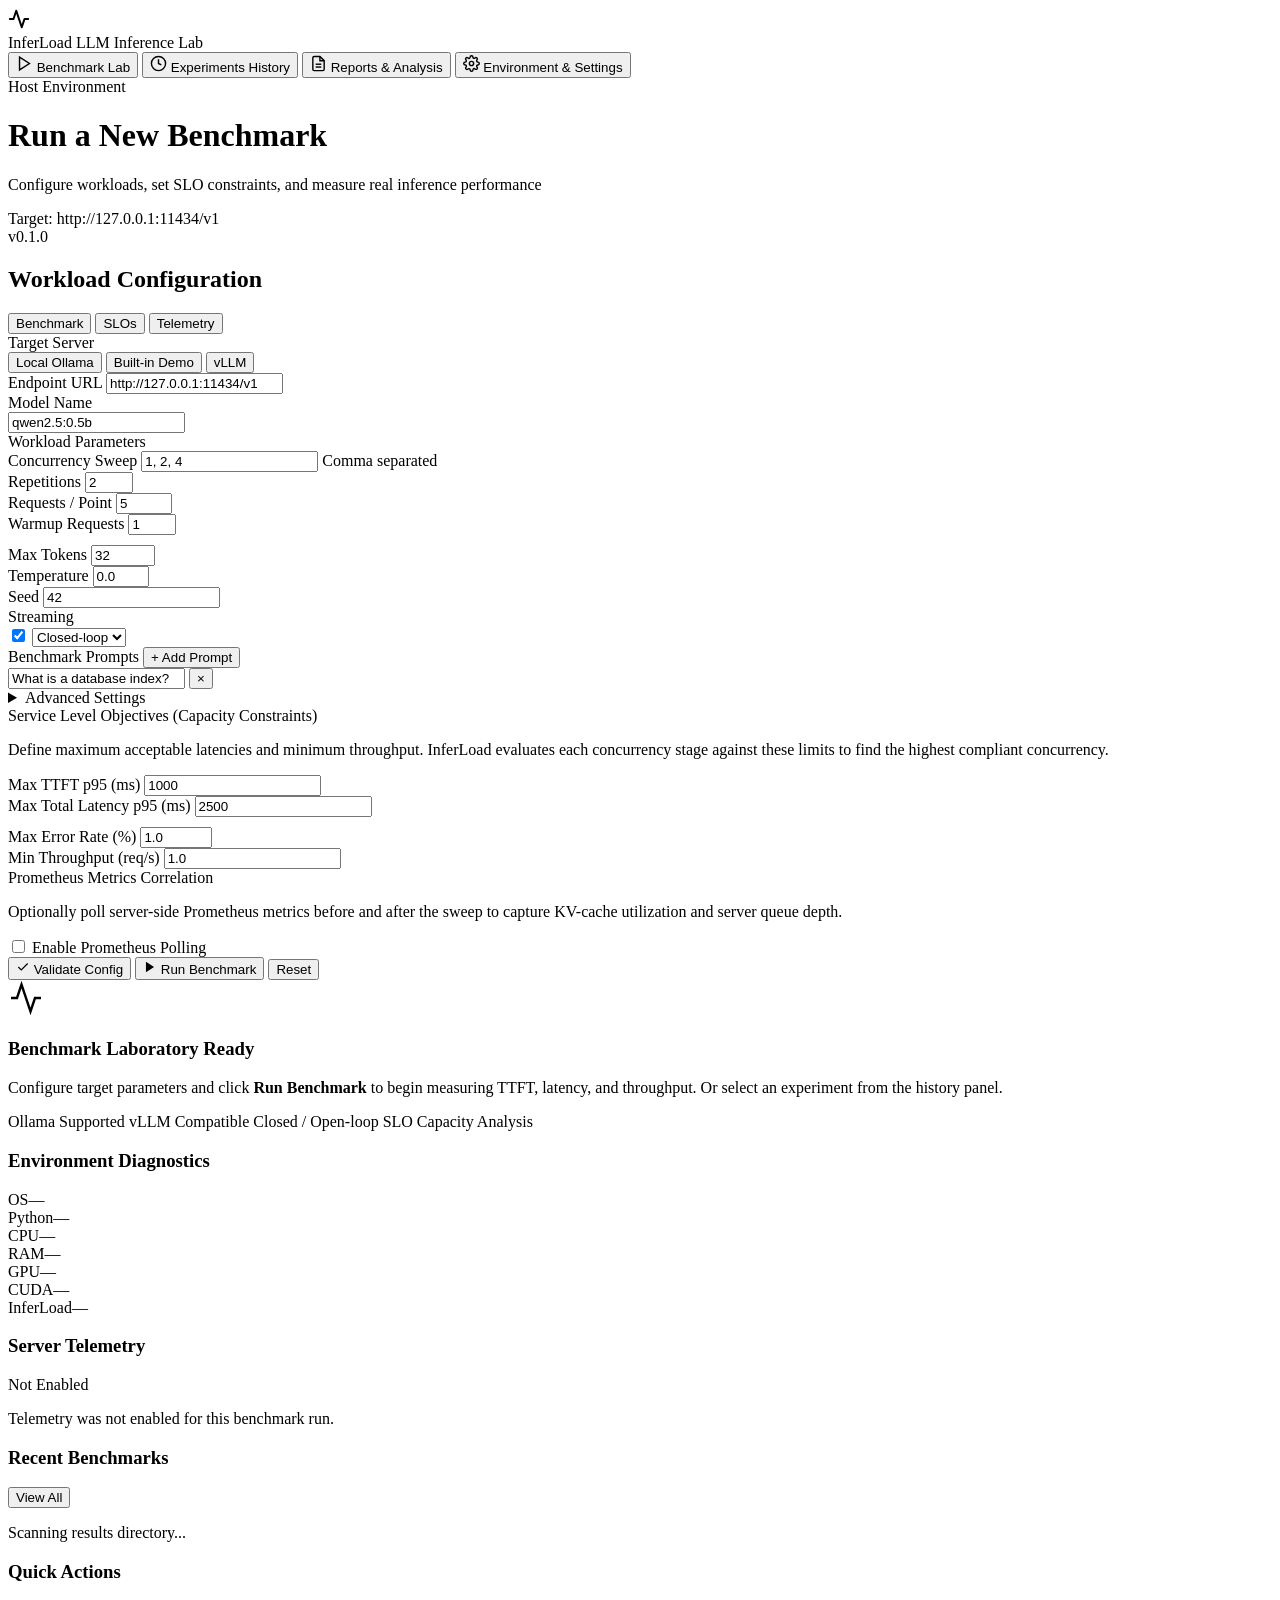
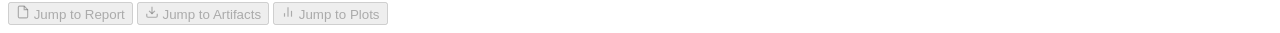
==== commit 1f1b592a: "feat(deploy): add Dockerfile, render.yaml, Procfile, requirements.txt and built-in cloud demo mock e" ====
--- a/src/inferload/web_static/index.html
+++ b/src/inferload/web_static/index.html
@@ -89,7 +89,14 @@
               <!-- Tab 1: Benchmark Core -->
               <div class="tab-content active" id="ctab-benchmark">
                 <div class="form-group-section">
-                  <span class="form-section-label">Target Server</span>
+                  <div class="section-title-bar">
+                    <span class="form-section-label">Target Server</span>
+                    <div style="display: flex; gap: 4px;">
+                      <button type="button" class="btn-micro" id="preset-ollama">Local Ollama</button>
+                      <button type="button" class="btn-micro" id="preset-mock">Built-in Demo</button>
+                      <button type="button" class="btn-micro" id="preset-vllm">vLLM</button>
+                    </div>
+                  </div>
                   <div class="form-grid form-grid-2">
                     <div class="form-field">
                       <label for="target-base-url">Endpoint URL</label>
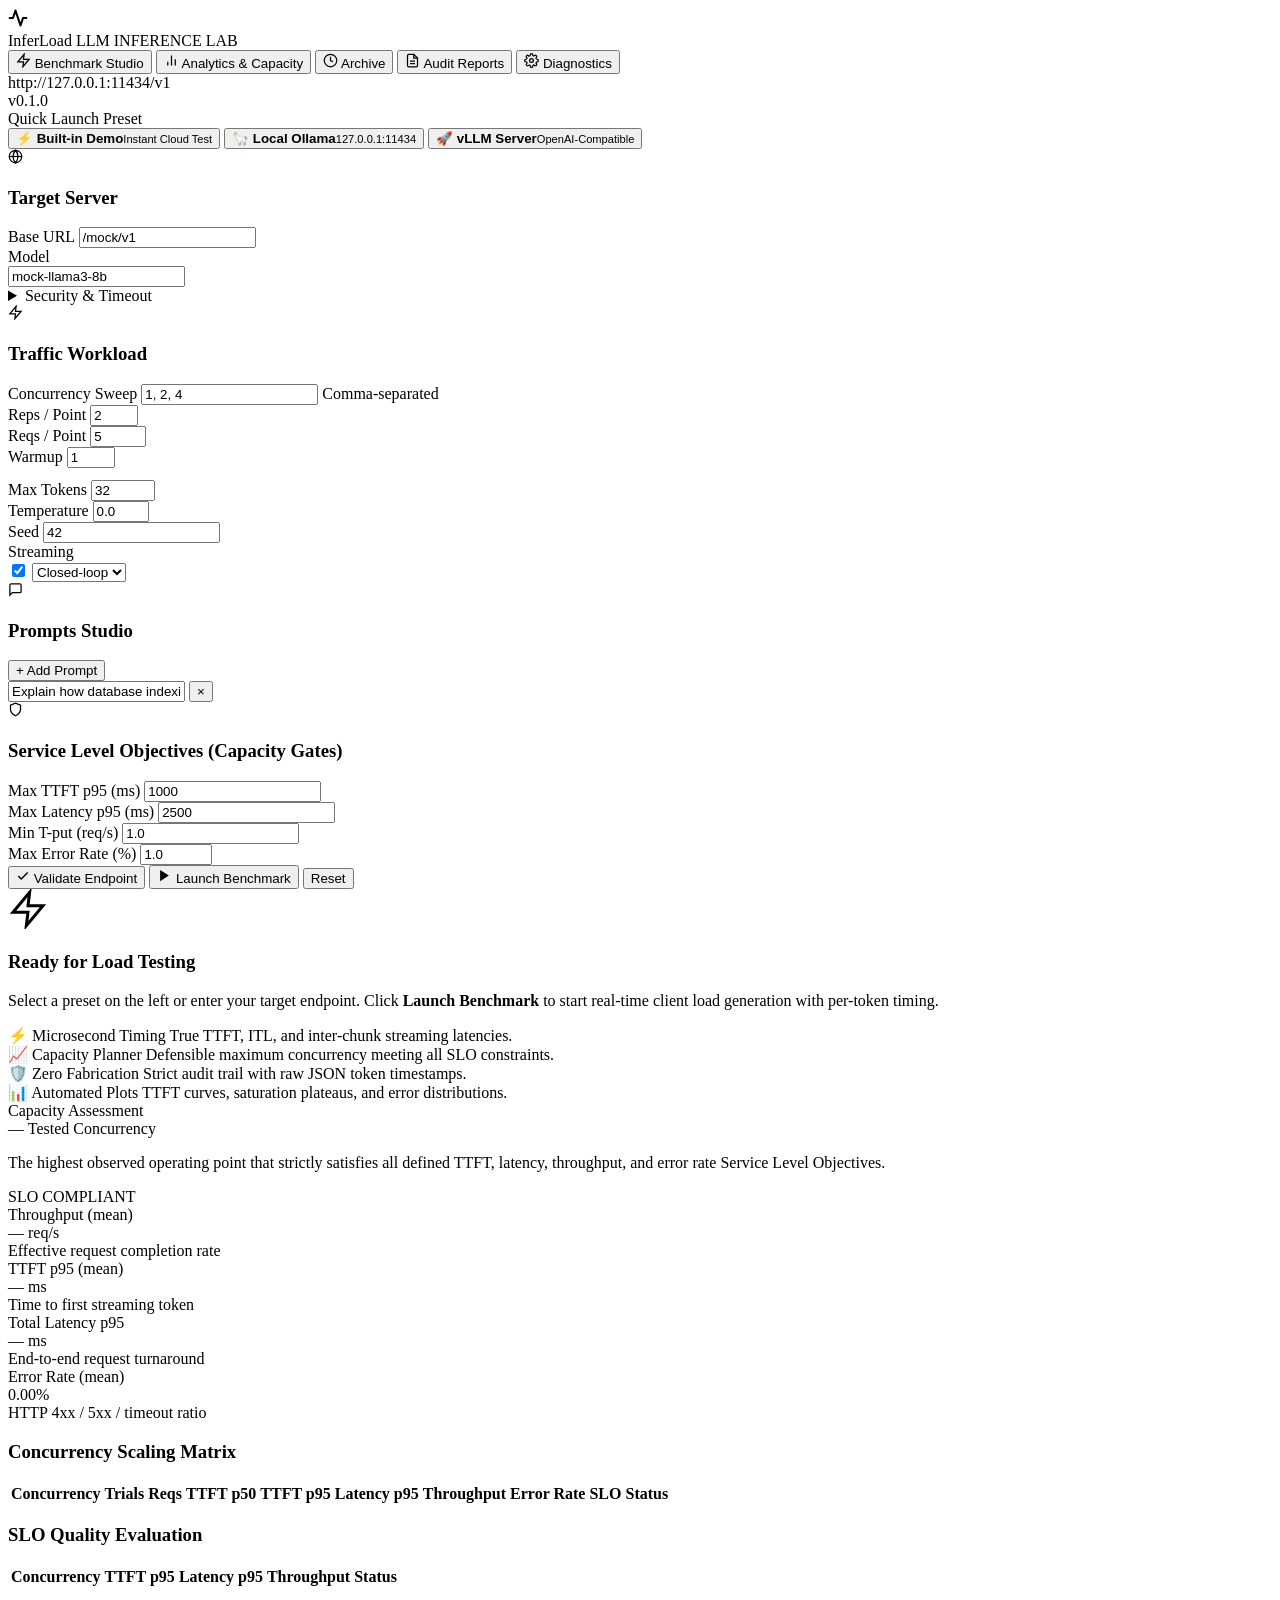
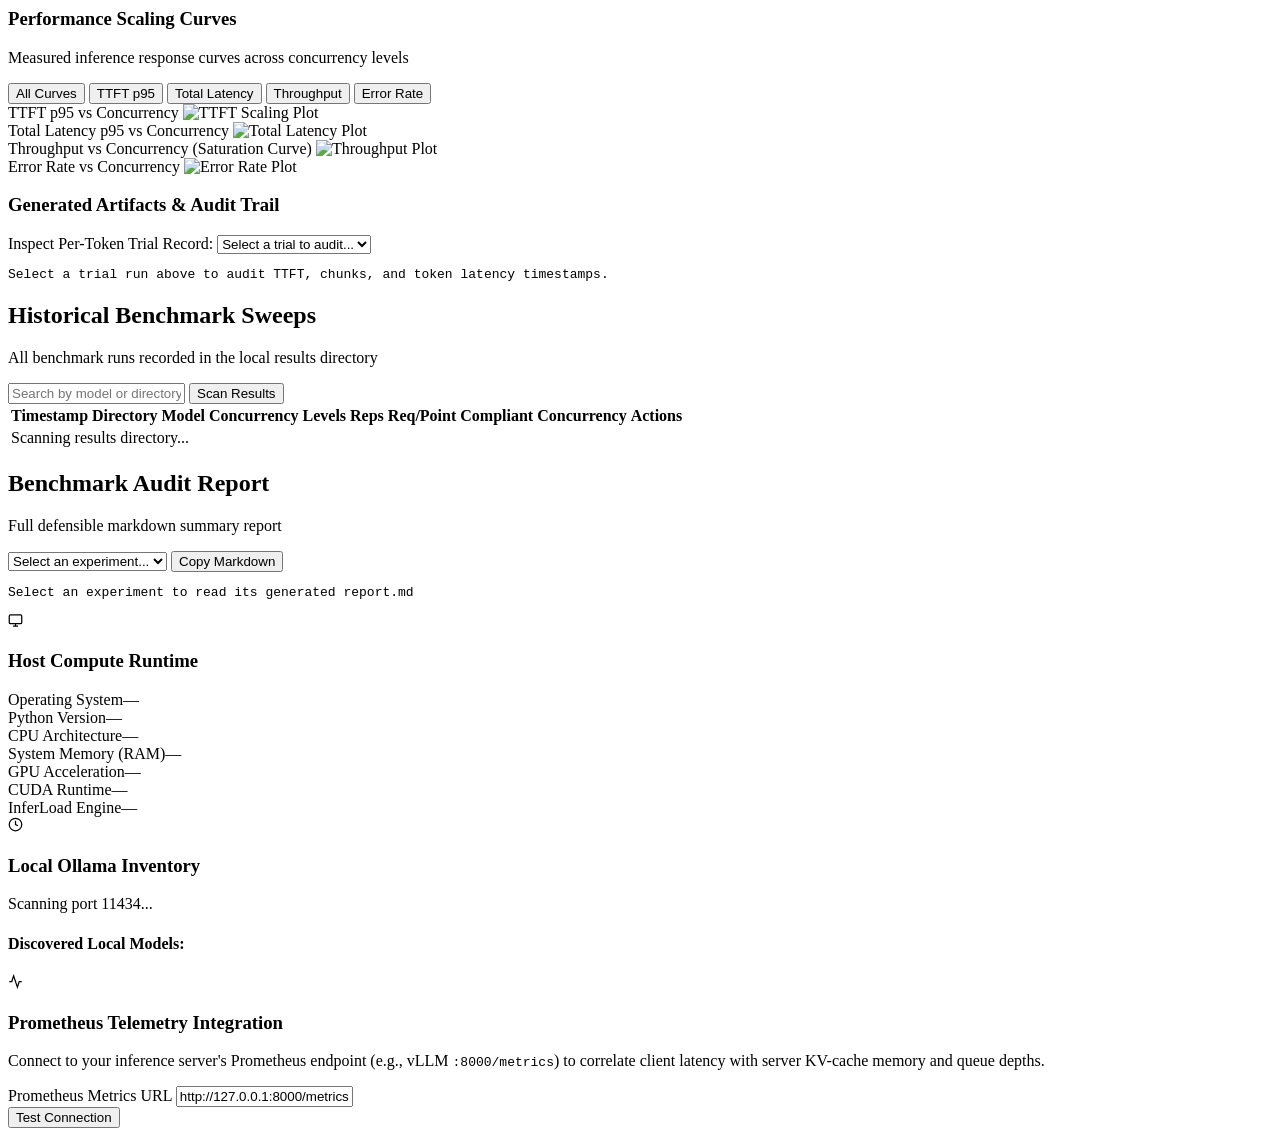
==== commit 77e15530: "feat(ui): complete frontend redesign with obsidian dark theme, electric violet accents, and 5-view s" ====
--- a/src/inferload/web_static/index.html
+++ b/src/inferload/web_static/index.html
@@ -7,689 +7,674 @@
   <link rel="stylesheet" href="/static/app.css">
   <link rel="preconnect" href="https://fonts.googleapis.com">
   <link rel="preconnect" href="https://fonts.gstatic.com" crossorigin>
-  <link href="https://fonts.googleapis.com/css2?family=JetBrains+Mono:wght@400;500;600;700&family=Inter:wght@400;500;600;700&display=swap" rel="stylesheet">
+  <link href="https://fonts.googleapis.com/css2?family=Plus+Jakarta+Sans:wght@400;500;600;700;800&family=JetBrains+Mono:wght@400;500;600;700&display=swap" rel="stylesheet">
 </head>
 <body>
-  <!-- ===== LEFT NAVIGATION SIDEBAR ===== -->
-  <nav class="nav-sidebar" id="nav-sidebar" aria-label="Main Navigation">
-    <div class="nav-brand">
-      <div class="nav-brand-icon">
-        <svg width="22" height="22" viewBox="0 0 24 24" fill="none" stroke="currentColor" stroke-width="2.2" stroke-linecap="round" stroke-linejoin="round">
-          <polyline points="22 12 18 12 15 21 9 3 6 12 2 12"></polyline>
-        </svg>
+  <!-- ===== TOP HEADER NAVIGATION BAR ===== -->
+  <header class="app-header">
+    <div class="header-left">
+      <div class="brand-badge">
+        <div class="brand-icon">
+          <svg width="20" height="20" viewBox="0 0 24 24" fill="none" stroke="currentColor" stroke-width="2.5" stroke-linecap="round" stroke-linejoin="round">
+            <polyline points="22 12 18 12 15 21 9 3 6 12 2 12"></polyline>
+          </svg>
+        </div>
+        <div class="brand-info">
+          <span class="brand-title">InferLoad</span>
+          <span class="brand-tag">LLM INFERENCE LAB</span>
+        </div>
       </div>
-      <div class="nav-brand-text">
-        <span class="nav-brand-name">InferLoad</span>
-        <span class="nav-brand-sub">LLM Inference Lab</span>
+
+      <!-- Main Navigation Tabs -->
+      <nav class="nav-segmented" aria-label="Main Navigation">
+        <button type="button" class="nav-tab active" data-tab="tab-studio" id="nav-tab-studio">
+          <svg width="15" height="15" viewBox="0 0 24 24" fill="none" stroke="currentColor" stroke-width="2"><polygon points="13 2 3 14 12 14 11 22 21 10 12 10 13 2"></polygon></svg>
+          <span>Benchmark Studio</span>
+        </button>
+        <button type="button" class="nav-tab" data-tab="tab-results" id="nav-tab-results">
+          <svg width="15" height="15" viewBox="0 0 24 24" fill="none" stroke="currentColor" stroke-width="2"><path d="M18 20V10"></path><path d="M12 20V4"></path><path d="M6 20v-6"></path></svg>
+          <span>Analytics &amp; Capacity</span>
+        </button>
+        <button type="button" class="nav-tab" data-tab="tab-history" id="nav-tab-history">
+          <svg width="15" height="15" viewBox="0 0 24 24" fill="none" stroke="currentColor" stroke-width="2"><circle cx="12" cy="12" r="10"></circle><polyline points="12 6 12 12 16 14"></polyline></svg>
+          <span>Archive</span>
+        </button>
+        <button type="button" class="nav-tab" data-tab="tab-reports" id="nav-tab-reports">
+          <svg width="15" height="15" viewBox="0 0 24 24" fill="none" stroke="currentColor" stroke-width="2"><path d="M14 2H6a2 2 0 00-2 2v16a2 2 0 002 2h12a2 2 0 002-2V8z"></path><polyline points="14 2 14 8 20 8"></polyline><line x1="16" y1="13" x2="8" y2="13"></line><line x1="16" y1="17" x2="8" y2="17"></line></svg>
+          <span>Audit Reports</span>
+        </button>
+        <button type="button" class="nav-tab" data-tab="tab-env" id="nav-tab-env">
+          <svg width="15" height="15" viewBox="0 0 24 24" fill="none" stroke="currentColor" stroke-width="2"><circle cx="12" cy="12" r="3"></circle><path d="M19.4 15a1.65 1.65 0 00.33 1.82l.06.06a2 2 0 010 2.83 2 2 0 01-2.83 0l-.06-.06a1.65 1.65 0 00-1.82-.33 1.65 1.65 0 00-1 1.51V21a2 2 0 01-4 0v-.09A1.65 1.65 0 009 19.4a1.65 1.65 0 00-1.82.33l-.06.06a2 2 0 01-2.83-2.83l.06-.06A1.65 1.65 0 004.68 15a1.65 1.65 0 00-1.51-1H3a2 2 0 010-4h.09A1.65 1.65 0 004.6 9a1.65 1.65 0 00-.33-1.82l-.06-.06a2 2 0 012.83-2.83l.06.06A1.65 1.65 0 009 4.68a1.65 1.65 0 001-1.51V3a2 2 0 014 0v.09a1.65 1.65 0 001 1.51 1.65 1.65 0 001.82-.33l.06-.06a2 2 0 012.83 2.83l-.06.06A1.65 1.65 0 0019.4 9a1.65 1.65 0 001.51 1H21a2 2 0 010 4h-.09a1.65 1.65 0 00-1.51 1z"></path></svg>
+          <span>Diagnostics</span>
+        </button>
+      </nav>
+    </div>
+
+    <div class="header-right">
+      <div class="endpoint-status-pill" id="endpoint-pill">
+        <span class="status-pulse-dot" id="header-status-dot"></span>
+        <span class="endpoint-label" id="header-endpoint-label">http://127.0.0.1:11434/v1</span>
       </div>
+      <span class="version-tag" id="version-badge">v0.1.0</span>
     </div>
-
-    <div class="nav-items">
-      <button type="button" class="nav-item active" data-view="view-benchmark" id="nav-new">
-        <svg width="17" height="17" viewBox="0 0 24 24" fill="none" stroke="currentColor" stroke-width="2"><polygon points="5 3 19 12 5 21 5 3"></polygon></svg>
-        <span>Benchmark Lab</span>
-      </button>
-      <button type="button" class="nav-item" data-view="view-history" id="nav-history">
-        <svg width="17" height="17" viewBox="0 0 24 24" fill="none" stroke="currentColor" stroke-width="2"><circle cx="12" cy="12" r="10"></circle><polyline points="12 6 12 12 16 14"></polyline></svg>
-        <span>Experiments History</span>
-      </button>
-      <button type="button" class="nav-item" data-view="view-reports" id="nav-reports">
-        <svg width="17" height="17" viewBox="0 0 24 24" fill="none" stroke="currentColor" stroke-width="2"><path d="M14 2H6a2 2 0 00-2 2v16a2 2 0 002 2h12a2 2 0 002-2V8z"></path><polyline points="14 2 14 8 20 8"></polyline><line x1="16" y1="13" x2="8" y2="13"></line><line x1="16" y1="17" x2="8" y2="17"></line></svg>
-        <span>Reports &amp; Analysis</span>
-      </button>
-      <button type="button" class="nav-item" data-view="view-settings" id="nav-settings">
-        <svg width="17" height="17" viewBox="0 0 24 24" fill="none" stroke="currentColor" stroke-width="2"><circle cx="12" cy="12" r="3"></circle><path d="M19.4 15a1.65 1.65 0 00.33 1.82l.06.06a2 2 0 010 2.83 2 2 0 01-2.83 0l-.06-.06a1.65 1.65 0 00-1.82-.33 1.65 1.65 0 00-1 1.51V21a2 2 0 01-4 0v-.09A1.65 1.65 0 009 19.4a1.65 1.65 0 00-1.82.33l-.06.06a2 2 0 01-2.83-2.83l.06-.06A1.65 1.65 0 004.68 15a1.65 1.65 0 00-1.51-1H3a2 2 0 010-4h.09A1.65 1.65 0 004.6 9a1.65 1.65 0 00-.33-1.82l-.06-.06a2 2 0 012.83-2.83l.06.06A1.65 1.65 0 009 4.68a1.65 1.65 0 001-1.51V3a2 2 0 014 0v.09a1.65 1.65 0 001 1.51 1.65 1.65 0 001.82-.33l.06-.06a2 2 0 012.83 2.83l-.06.06A1.65 1.65 0 0019.4 9a1.65 1.65 0 001.51 1H21a2 2 0 010 4h-.09a1.65 1.65 0 00-1.51 1z"></path></svg>
-        <span>Environment &amp; Settings</span>
-      </button>
-    </div>
-
-    <div class="nav-footer">
-      <div class="nav-env-status">
-        <span class="status-indicator-dot dot-green" id="nav-server-status-dot"></span>
-        <span class="nav-env-text" id="nav-env-label">Host Environment</span>
+  </header>
+
+  <!-- ===== MAIN CONTENT CANVAS ===== -->
+  <main class="app-canvas">
+
+    <!-- ========================================================
+         VIEW 1: BENCHMARK STUDIO (CONFIG & LIVE TELEMETRY)
+         ======================================================== -->
+    <section class="view-panel active" id="tab-studio">
+      <div class="studio-container">
+
+        <!-- Left Column: Workload & Target Configurator -->
+        <div class="studio-config-column">
+          <!-- Preset Switcher -->
+          <div class="preset-card">
+            <span class="preset-label">Quick Launch Preset</span>
+            <div class="preset-buttons">
+              <button type="button" class="preset-btn active" id="preset-mock">
+                <span class="preset-icon">⚡</span>
+                <span class="preset-text"><strong>Built-in Demo</strong><small>Instant Cloud Test</small></span>
+              </button>
+              <button type="button" class="preset-btn" id="preset-ollama">
+                <span class="preset-icon">🦙</span>
+                <span class="preset-text"><strong>Local Ollama</strong><small>127.0.0.1:11434</small></span>
+              </button>
+              <button type="button" class="preset-btn" id="preset-vllm">
+                <span class="preset-icon">🚀</span>
+                <span class="preset-text"><strong>vLLM Server</strong><small>OpenAI-Compatible</small></span>
+              </button>
+            </div>
+          </div>
+
+          <form id="benchmark-form" class="studio-form" autocomplete="off">
+            <!-- Card 1: Target Endpoint -->
+            <div class="glass-card">
+              <div class="card-title-row">
+                <div class="card-icon violet"><svg width="15" height="15" viewBox="0 0 24 24" fill="none" stroke="currentColor" stroke-width="2"><circle cx="12" cy="12" r="10"></circle><line x1="2" y1="12" x2="22" y2="12"></line><path d="M12 2a15.3 15.3 0 0 1 4 10 15.3 15.3 0 0 1-4 10 15.3 15.3 0 0 1-4-10 15.3 15.3 0 0 1 4-10z"></path></svg></div>
+                <h3 class="card-heading">Target Server</h3>
+              </div>
+              <div class="form-row form-row-2">
+                <div class="form-group">
+                  <label for="target-base-url">Base URL</label>
+                  <input type="text" id="target-base-url" value="/mock/v1" placeholder="http://127.0.0.1:11434/v1" required>
+                </div>
+                <div class="form-group">
+                  <label for="target-model">Model</label>
+                  <div class="autocomplete-wrap">
+                    <input type="text" id="target-model" value="mock-llama3-8b" placeholder="e.g. qwen2.5:0.5b" required>
+                    <div class="dropdown-popover" id="model-dropdown"></div>
+                  </div>
+                </div>
+              </div>
+              <details class="advanced-details">
+                <summary>Security &amp; Timeout</summary>
+                <div class="form-row form-row-2" style="margin-top: 10px;">
+                  <div class="form-group">
+                    <label for="target-timeout">Request Timeout (s)</label>
+                    <input type="number" id="target-timeout" value="60" min="5" step="5">
+                  </div>
+                  <div class="form-group">
+                    <label for="target-api-key">API Key (optional)</label>
+                    <input type="password" id="target-api-key" placeholder="Bearer token">
+                  </div>
+                </div>
+              </details>
+            </div>
+
+            <!-- Card 2: Workload Generator -->
+            <div class="glass-card">
+              <div class="card-title-row">
+                <div class="card-icon amber"><svg width="15" height="15" viewBox="0 0 24 24" fill="none" stroke="currentColor" stroke-width="2"><path d="M13 2L3 14h9l-1 8 10-12h-9l1-8z"></path></svg></div>
+                <h3 class="card-heading">Traffic Workload</h3>
+              </div>
+              <div class="form-row form-row-4">
+                <div class="form-group">
+                  <label for="sweep-concurrency">Concurrency Sweep</label>
+                  <input type="text" id="sweep-concurrency" value="1, 2, 4" placeholder="1, 2, 4">
+                  <span class="field-caption">Comma-separated</span>
+                </div>
+                <div class="form-group">
+                  <label for="sweep-repetitions">Reps / Point</label>
+                  <input type="number" id="sweep-repetitions" value="2" min="1" max="10">
+                </div>
+                <div class="form-group">
+                  <label for="sweep-requests">Reqs / Point</label>
+                  <input type="number" id="sweep-requests" value="5" min="1" max="200">
+                </div>
+                <div class="form-group">
+                  <label for="exec-warmup">Warmup</label>
+                  <input type="number" id="exec-warmup" value="1" min="0" max="20">
+                </div>
+              </div>
+
+              <div class="form-row form-row-4" style="margin-top: 12px;">
+                <div class="form-group">
+                  <label for="workload-max-tokens">Max Tokens</label>
+                  <input type="number" id="workload-max-tokens" value="32" min="1" max="4096">
+                </div>
+                <div class="form-group">
+                  <label for="workload-temperature">Temperature</label>
+                  <input type="number" id="workload-temperature" value="0.0" min="0" max="2" step="0.1">
+                </div>
+                <div class="form-group">
+                  <label for="workload-seed">Seed</label>
+                  <input type="number" id="workload-seed" value="42">
+                </div>
+                <div class="form-group">
+                  <label>Streaming</label>
+                  <div class="toggle-pill-wrap">
+                    <label class="toggle-switch">
+                      <input type="checkbox" id="workload-stream" checked>
+                      <span class="toggle-track"></span>
+                    </label>
+                    <select id="arrival-mode" class="select-micro">
+                      <option value="closed" selected>Closed-loop</option>
+                      <option value="rate">Open-loop</option>
+                    </select>
+                  </div>
+                </div>
+              </div>
+
+              <div id="open-loop-rate-group" class="form-row form-row-2" style="display: none; margin-top: 12px;">
+                <div class="form-group">
+                  <label for="arrival-rate">Target Arrival Rate (req/s)</label>
+                  <input type="number" id="arrival-rate" value="2.0" min="0.1" step="0.5">
+                </div>
+              </div>
+            </div>
+
+            <!-- Card 3: Prompts -->
+            <div class="glass-card">
+              <div class="card-title-row">
+                <div class="card-icon emerald"><svg width="15" height="15" viewBox="0 0 24 24" fill="none" stroke="currentColor" stroke-width="2"><path d="M21 15a2 2 0 0 1-2 2H7l-4 4V5a2 2 0 0 1 2-2h14a2 2 0 0 1 2 2z"></path></svg></div>
+                <h3 class="card-heading">Prompts Studio</h3>
+                <button type="button" class="btn-subtle-add" id="btn-add-prompt">+ Add Prompt</button>
+              </div>
+              <div id="prompts-container" class="prompts-stack">
+                <div class="prompt-item">
+                  <input type="text" class="prompt-text-input" value="Explain how database indexing optimizes search latency." required>
+                  <button type="button" class="btn-del-prompt" title="Remove">&times;</button>
+                </div>
+              </div>
+            </div>
+
+            <!-- Card 4: SLO Quality Constraints -->
+            <div class="glass-card">
+              <div class="card-title-row">
+                <div class="card-icon rose"><svg width="15" height="15" viewBox="0 0 24 24" fill="none" stroke="currentColor" stroke-width="2"><path d="M12 22s8-4 8-10V5l-8-3-8 3v7c0 6 8 10 8 10z"></path></svg></div>
+                <h3 class="card-heading">Service Level Objectives (Capacity Gates)</h3>
+              </div>
+              <div class="form-row form-row-4">
+                <div class="form-group">
+                  <label for="slo-ttft">Max TTFT p95 (ms)</label>
+                  <input type="number" id="slo-ttft" value="1000" min="1" step="50">
+                </div>
+                <div class="form-group">
+                  <label for="slo-latency">Max Latency p95 (ms)</label>
+                  <input type="number" id="slo-latency" value="2500" min="1" step="100">
+                </div>
+                <div class="form-group">
+                  <label for="slo-throughput">Min T-put (req/s)</label>
+                  <input type="number" id="slo-throughput" value="1.0" min="0.1" step="0.5">
+                </div>
+                <div class="form-group">
+                  <label for="slo-error">Max Error Rate (%)</label>
+                  <input type="number" id="slo-error" value="1.0" min="0" max="100" step="0.5">
+                </div>
+              </div>
+            </div>
+
+            <!-- Floating Action Bar -->
+            <div class="action-footer-bar">
+              <button type="button" class="btn btn-emerald-outline" id="btn-validate">
+                <svg width="14" height="14" viewBox="0 0 24 24" fill="none" stroke="currentColor" stroke-width="2.5"><polyline points="20 6 9 17 4 12"></polyline></svg>
+                <span>Validate Endpoint</span>
+              </button>
+              <button type="submit" class="btn btn-vibrant-run" id="btn-run">
+                <svg width="15" height="15" viewBox="0 0 24 24" fill="currentColor"><polygon points="5 3 19 12 5 21 5 3"></polygon></svg>
+                <span>Launch Benchmark</span>
+              </button>
+              <button type="button" class="btn btn-ghost" id="btn-reset">
+                <span>Reset</span>
+              </button>
+            </div>
+
+            <!-- Validation Feedback Box -->
+            <div id="validation-banner" class="banner-feedback" style="display: none;"></div>
+          </form>
+        </div>
+
+        <!-- Right Column: Live Run Monitor & Telemetry -->
+        <div class="studio-monitor-column">
+
+          <!-- State A: Idle Studio Hub -->
+          <div class="monitor-empty-state" id="empty-state">
+            <div class="empty-halo-icon">
+              <svg width="40" height="40" viewBox="0 0 24 24" fill="none" stroke="currentColor" stroke-width="1.8">
+                <polygon points="13 2 3 14 12 14 11 22 21 10 12 10 13 2"></polygon>
+              </svg>
+            </div>
+            <h3 class="empty-headline">Ready for Load Testing</h3>
+            <p class="empty-subtext">Select a preset on the left or enter your target endpoint. Click <strong>Launch Benchmark</strong> to start real-time client load generation with per-token timing.</p>
+
+            <div class="capability-cards-grid">
+              <div class="cap-card">
+                <span class="cap-icon">⚡</span>
+                <span class="cap-title">Microsecond Timing</span>
+                <span class="cap-desc">True TTFT, ITL, and inter-chunk streaming latencies.</span>
+              </div>
+              <div class="cap-card">
+                <span class="cap-icon">📈</span>
+                <span class="cap-title">Capacity Planner</span>
+                <span class="cap-desc">Defensible maximum concurrency meeting all SLO constraints.</span>
+              </div>
+              <div class="cap-card">
+                <span class="cap-icon">🛡️</span>
+                <span class="cap-title">Zero Fabrication</span>
+                <span class="cap-desc">Strict audit trail with raw JSON token timestamps.</span>
+              </div>
+              <div class="cap-card">
+                <span class="cap-icon">📊</span>
+                <span class="cap-title">Automated Plots</span>
+                <span class="cap-desc">TTFT curves, saturation plateaus, and error distributions.</span>
+              </div>
+            </div>
+          </div>
+
+          <!-- State B: Active Execution HUD -->
+          <div class="monitor-active-hud" id="progress-card" style="display: none;">
+            <div class="hud-header">
+              <div class="hud-status-badge">
+                <span class="status-pulse-dot" style="background:#8b5cf6;"></span>
+                <span class="hud-title" id="execution-status-text">Benchmark In Progress</span>
+              </div>
+              <span class="hud-timer" id="progress-timer">0m 00s</span>
+            </div>
+
+            <!-- Stepper -->
+            <div class="hud-stepper" id="stepper">
+              <div class="hud-step completed" id="step-validation">
+                <span class="step-circle">✓</span>
+                <span class="step-label">Pre-flight</span>
+              </div>
+              <div class="hud-step-line"></div>
+              <div class="hud-step active" id="step-running">
+                <span class="step-circle">2</span>
+                <span class="step-label">Generating Load</span>
+              </div>
+              <div class="hud-step-line"></div>
+              <div class="hud-step" id="step-analysis">
+                <span class="step-circle">3</span>
+                <span class="step-label">Capacity Analysis</span>
+              </div>
+              <div class="hud-step-line"></div>
+              <div class="hud-step" id="step-complete">
+                <span class="step-circle">4</span>
+                <span class="step-label">Finished</span>
+              </div>
+            </div>
+
+            <div class="hud-progress-track">
+              <div class="hud-progress-fill" id="progress-bar-fill" style="width: 0%;"></div>
+            </div>
+            <div class="hud-progress-meta">
+              <span id="progress-trials">0 / 0 trials completed</span>
+              <span id="progress-trial-id" class="badge-trial-id">Initializing client...</span>
+            </div>
+
+            <!-- Live Streaming Terminal Console -->
+            <div class="studio-terminal">
+              <div class="terminal-bar">
+                <div class="terminal-dots">
+                  <span></span><span></span><span></span>
+                </div>
+                <span class="terminal-label">Execution Log Stream</span>
+                <div class="terminal-btns">
+                  <button type="button" class="btn-micro" id="btn-copy-logs">Copy Logs</button>
+                  <button type="button" class="btn-micro" id="btn-clear-logs">Clear</button>
+                </div>
+              </div>
+              <pre class="terminal-screen" id="terminal-output">[InferLoad] Preparing benchmark environment...</pre>
+            </div>
+          </div>
+
+          <!-- State C: Benchmark Error State -->
+          <div class="monitor-error-card" id="error-card" style="display: none;">
+            <div class="error-header-bar">
+              <span class="error-title">Benchmark Execution Encountered an Error</span>
+              <button type="button" class="btn-dismiss-err" id="btn-dismiss-error">&times;</button>
+            </div>
+            <p class="error-detail-msg" id="error-card-msg"></p>
+          </div>
+
+          <!-- State D: Quick Run Summary Drawer -->
+          <div class="monitor-summary-card" id="studio-summary-card" style="display: none;">
+            <div class="summary-top">
+              <div class="summary-left">
+                <span class="summary-label">Highest Observed Compliant Concurrency</span>
+                <span class="summary-value" id="studio-capacity-val">—</span>
+              </div>
+              <button type="button" class="btn btn-vibrant-run" id="btn-view-full-analytics">
+                View Full Analytics &amp; Charts &rarr;
+              </button>
+            </div>
+            <div class="summary-kpis">
+              <div class="kpi-mini">
+                <span class="kpi-mini-val" id="studio-kpi-tput">—</span>
+                <span class="kpi-mini-lbl">Throughput (req/s)</span>
+              </div>
+              <div class="kpi-mini">
+                <span class="kpi-mini-val" id="studio-kpi-ttft">—</span>
+                <span class="kpi-mini-lbl">TTFT p95 (ms)</span>
+              </div>
+              <div class="kpi-mini">
+                <span class="kpi-mini-val" id="studio-kpi-lat">—</span>
+                <span class="kpi-mini-lbl">Latency p95 (ms)</span>
+              </div>
+              <div class="kpi-mini">
+                <span class="kpi-mini-val" id="studio-kpi-err">0.00%</span>
+                <span class="kpi-mini-lbl">Error Rate</span>
+              </div>
+            </div>
+          </div>
+
+        </div>
       </div>
-    </div>
-  </nav>
-
-  <!-- ===== MAIN APPLICATION SHELL ===== -->
-  <div class="app-shell">
-    <!-- Top Header Bar -->
-    <header class="top-bar">
-      <div class="top-bar-left">
-        <h1 class="page-title" id="page-title">Run a New Benchmark</h1>
-        <p class="page-subtitle" id="page-subtitle">Configure workloads, set SLO constraints, and measure real inference performance</p>
+    </section>
+
+    <!-- ========================================================
+         VIEW 2: FULL ANALYTICS & CAPACITY DASHBOARD
+         ======================================================== -->
+    <section class="view-panel" id="tab-results">
+      <div class="analytics-container">
+        <!-- Big Hero Verdict -->
+        <div class="verdict-banner" id="capacity-hero">
+          <div class="verdict-left">
+            <span class="verdict-tag">Capacity Assessment</span>
+            <div class="verdict-main-row">
+              <span class="verdict-large" id="hero-capacity-value">—</span>
+              <span class="verdict-unit">Tested Concurrency</span>
+            </div>
+            <p class="verdict-desc">The highest observed operating point that strictly satisfies all defined TTFT, latency, throughput, and error rate Service Level Objectives.</p>
+          </div>
+          <div class="verdict-right">
+            <span class="badge-verdict-status compliant" id="hero-capacity-badge">SLO COMPLIANT</span>
+          </div>
+        </div>
+
+        <!-- 4 Primary Metric Stat Tiles -->
+        <div class="stat-tiles-grid">
+          <div class="stat-tile">
+            <span class="stat-tile-title">Throughput (mean)</span>
+            <div class="stat-tile-num">
+              <span id="hero-kpi-throughput">—</span>
+              <span class="stat-tile-unit">req/s</span>
+            </div>
+            <span class="stat-tile-sub">Effective request completion rate</span>
+          </div>
+
+          <div class="stat-tile">
+            <span class="stat-tile-title">TTFT p95 (mean)</span>
+            <div class="stat-tile-num">
+              <span id="hero-kpi-ttft">—</span>
+              <span class="stat-tile-unit">ms</span>
+            </div>
+            <span class="stat-tile-sub">Time to first streaming token</span>
+          </div>
+
+          <div class="stat-tile">
+            <span class="stat-tile-title">Total Latency p95</span>
+            <div class="stat-tile-num">
+              <span id="hero-kpi-latency">—</span>
+              <span class="stat-tile-unit">ms</span>
+            </div>
+            <span class="stat-tile-sub">End-to-end request turnaround</span>
+          </div>
+
+          <div class="stat-tile">
+            <span class="stat-tile-title">Error Rate (mean)</span>
+            <div class="stat-tile-num">
+              <span id="hero-kpi-errors">0.00%</span>
+            </div>
+            <span class="stat-tile-sub">HTTP 4xx / 5xx / timeout ratio</span>
+          </div>
+        </div>
+
+        <!-- Sweep Results & SLO Tables Side-by-Side -->
+        <div class="tables-split-layout">
+          <div class="glass-card" style="flex: 1.4;">
+            <div class="card-title-row">
+              <h3 class="card-heading">Concurrency Scaling Matrix</h3>
+            </div>
+            <div class="data-table-scroll">
+              <table class="luxe-table" id="table-sweep-results">
+                <thead>
+                  <tr>
+                    <th>Concurrency</th>
+                    <th>Trials</th>
+                    <th>Reqs</th>
+                    <th>TTFT p50</th>
+                    <th>TTFT p95</th>
+                    <th>Latency p95</th>
+                    <th>Throughput</th>
+                    <th>Error Rate</th>
+                    <th>SLO Status</th>
+                  </tr>
+                </thead>
+                <tbody id="sweep-table-body"></tbody>
+              </table>
+            </div>
+          </div>
+
+          <div class="glass-card" style="flex: 1;">
+            <div class="card-title-row">
+              <h3 class="card-heading">SLO Quality Evaluation</h3>
+            </div>
+            <div class="data-table-scroll">
+              <table class="luxe-table" id="table-slo-results">
+                <thead>
+                  <tr>
+                    <th>Concurrency</th>
+                    <th>TTFT p95</th>
+                    <th>Latency p95</th>
+                    <th>Throughput</th>
+                    <th>Status</th>
+                  </tr>
+                </thead>
+                <tbody id="slo-table-body"></tbody>
+              </table>
+            </div>
+          </div>
+        </div>
+
+        <!-- Performance Visualizations Section -->
+        <div class="glass-card">
+          <div class="chart-header-row">
+            <div>
+              <h3 class="card-heading">Performance Scaling Curves</h3>
+              <p class="chart-sub">Measured inference response curves across concurrency levels</p>
+            </div>
+            <div class="chart-filter-pills" role="tablist">
+              <button type="button" class="chart-filter-btn active" data-graph="all">All Curves</button>
+              <button type="button" class="chart-filter-btn" data-graph="ttft">TTFT p95</button>
+              <button type="button" class="chart-filter-btn" data-graph="latency">Total Latency</button>
+              <button type="button" class="chart-filter-btn" data-graph="throughput">Throughput</button>
+              <button type="button" class="chart-filter-btn" data-graph="errors">Error Rate</button>
+            </div>
+          </div>
+
+          <div class="charts-canvas-grid" id="plots-grid">
+            <div class="chart-frame" id="card-plot-ttft">
+              <span class="chart-frame-title">TTFT p95 vs Concurrency</span>
+              <img id="plot-ttft" class="chart-image" alt="TTFT Scaling Plot">
+            </div>
+            <div class="chart-frame" id="card-plot-latency">
+              <span class="chart-frame-title">Total Latency p95 vs Concurrency</span>
+              <img id="plot-latency" class="chart-image" alt="Total Latency Plot">
+            </div>
+            <div class="chart-frame" id="card-plot-throughput">
+              <span class="chart-frame-title">Throughput vs Concurrency (Saturation Curve)</span>
+              <img id="plot-throughput" class="chart-image" alt="Throughput Plot">
+            </div>
+            <div class="chart-frame" id="card-plot-errors">
+              <span class="chart-frame-title">Error Rate vs Concurrency</span>
+              <img id="plot-errors" class="chart-image" alt="Error Rate Plot">
+            </div>
+          </div>
+        </div>
+
+        <!-- Saturation Alerts -->
+        <div class="saturation-card" id="saturation-section" style="display: none;">
+          <div class="saturation-badge">Saturation Behavior Detected</div>
+          <div id="saturation-findings" class="saturation-details"></div>
+        </div>
+
+        <!-- Raw Artifacts & Trial Inspector -->
+        <div class="glass-card">
+          <div class="card-title-row">
+            <h3 class="card-heading">Generated Artifacts &amp; Audit Trail</h3>
+          </div>
+          <div class="artifacts-grid-links" id="artifact-links-list"></div>
+
+          <div class="raw-inspector-box">
+            <div class="raw-inspector-top">
+              <label for="raw-run-selector">Inspect Per-Token Trial Record:</label>
+              <select id="raw-run-selector" class="select-micro">
+                <option value="">Select a trial to audit...</option>
+              </select>
+            </div>
+            <pre class="raw-inspector-code" id="raw-json-output">Select a trial run above to audit TTFT, chunks, and token latency timestamps.</pre>
+          </div>
+        </div>
       </div>
-      <div class="top-bar-right">
-        <div class="server-pill">
-          <span class="server-pill-label">Target:</span>
-          <span class="server-pill-val" id="server-url-label">http://127.0.0.1:11434/v1</span>
-        </div>
-        <span class="badge-version" id="version-badge">v0.1.0</span>
+    </section>
+
+    <!-- ========================================================
+         VIEW 3: EXPERIMENTS HISTORY ARCHIVE
+         ======================================================== -->
+    <section class="view-panel" id="tab-history">
+      <div class="archive-container">
+        <div class="glass-card">
+          <div class="archive-header-row">
+            <div>
+              <h2 class="card-heading">Historical Benchmark Sweeps</h2>
+              <p class="chart-sub">All benchmark runs recorded in the local results directory</p>
+            </div>
+            <div class="archive-action-group">
+              <input type="text" id="history-search" class="search-input" placeholder="Search by model or directory name...">
+              <button type="button" class="btn btn-emerald-outline" id="btn-refresh-history">Scan Results</button>
+            </div>
+          </div>
+
+          <div class="data-table-scroll">
+            <table class="luxe-table" id="table-full-history">
+              <thead>
+                <tr>
+                  <th>Timestamp</th>
+                  <th>Directory</th>
+                  <th>Model</th>
+                  <th>Concurrency Levels</th>
+                  <th>Reps</th>
+                  <th>Req/Point</th>
+                  <th>Compliant Concurrency</th>
+                  <th>Actions</th>
+                </tr>
+              </thead>
+              <tbody id="full-history-tbody">
+                <tr><td colspan="8" class="text-center">Scanning results directory...</td></tr>
+              </tbody>
+            </table>
+          </div>
+        </div>
       </div>
-    </header>
-
-    <!-- ===== VIEW 1: BENCHMARK LAB (CONFIG + RESULTS + RIGHT SIDEBAR) ===== -->
-    <main class="view-container active" id="view-benchmark">
-      <div class="lab-layout">
-        <!-- Center Area: Config + Results -->
-        <div class="center-stage">
-          <!-- LEFT: Workload & SLO Configuration Panel -->
-          <section class="card config-card" id="config-panel" aria-labelledby="cfg-heading">
-            <div class="card-header">
-              <h2 class="card-title" id="cfg-heading">Workload Configuration</h2>
-              <!-- Config Sub-Tabs -->
-              <div class="tab-strip" role="tablist">
-                <button type="button" class="tab-btn active" role="tab" data-ctab="ctab-benchmark" id="tab-btn-benchmark">Benchmark</button>
-                <button type="button" class="tab-btn" role="tab" data-ctab="ctab-slos" id="tab-btn-slos">SLOs</button>
-                <button type="button" class="tab-btn" role="tab" data-ctab="ctab-telemetry" id="tab-btn-telemetry">Telemetry</button>
-              </div>
-            </div>
-
-            <form id="benchmark-form" autocomplete="off">
-              <!-- Tab 1: Benchmark Core -->
-              <div class="tab-content active" id="ctab-benchmark">
-                <div class="form-group-section">
-                  <div class="section-title-bar">
-                    <span class="form-section-label">Target Server</span>
-                    <div style="display: flex; gap: 4px;">
-                      <button type="button" class="btn-micro" id="preset-ollama">Local Ollama</button>
-                      <button type="button" class="btn-micro" id="preset-mock">Built-in Demo</button>
-                      <button type="button" class="btn-micro" id="preset-vllm">vLLM</button>
-                    </div>
-                  </div>
-                  <div class="form-grid form-grid-2">
-                    <div class="form-field">
-                      <label for="target-base-url">Endpoint URL</label>
-                      <input type="text" id="target-base-url" value="http://127.0.0.1:11434/v1" placeholder="http://host:port/v1" required>
-                    </div>
-                    <div class="form-field">
-                      <label for="target-model">Model Name</label>
-                      <div class="model-select-wrapper">
-                        <input type="text" id="target-model" value="qwen2.5:0.5b" placeholder="e.g. qwen2.5:0.5b" required>
-                        <div class="model-popover" id="model-dropdown"></div>
-                      </div>
-                    </div>
-                  </div>
-                </div>
-
-                <div class="form-group-section">
-                  <span class="form-section-label">Workload Parameters</span>
-                  <div class="form-grid form-grid-4">
-                    <div class="form-field">
-                      <label for="sweep-concurrency">Concurrency Sweep</label>
-                      <input type="text" id="sweep-concurrency" value="1, 2, 4" placeholder="1, 2, 4">
-                      <span class="field-hint">Comma separated</span>
-                    </div>
-                    <div class="form-field">
-                      <label for="sweep-repetitions">Repetitions</label>
-                      <input type="number" id="sweep-repetitions" value="2" min="1" max="20">
-                    </div>
-                    <div class="form-field">
-                      <label for="sweep-requests">Requests / Point</label>
-                      <input type="number" id="sweep-requests" value="5" min="1" max="500">
-                    </div>
-                    <div class="form-field">
-                      <label for="exec-warmup">Warmup Requests</label>
-                      <input type="number" id="exec-warmup" value="1" min="0" max="50">
-                    </div>
-                  </div>
-
-                  <div class="form-grid form-grid-4" style="margin-top: 10px;">
-                    <div class="form-field">
-                      <label for="workload-max-tokens">Max Tokens</label>
-                      <input type="number" id="workload-max-tokens" value="32" min="1" max="4096">
-                    </div>
-                    <div class="form-field">
-                      <label for="workload-temperature">Temperature</label>
-                      <input type="number" id="workload-temperature" value="0.0" min="0" max="2" step="0.1">
-                    </div>
-                    <div class="form-field">
-                      <label for="workload-seed">Seed</label>
-                      <input type="number" id="workload-seed" value="42">
-                    </div>
-                    <div class="form-field">
-                      <label>Streaming</label>
-                      <div class="inline-controls">
-                        <label class="switch">
-                          <input type="checkbox" id="workload-stream" checked>
-                          <span class="slider"></span>
-                        </label>
-                        <select id="arrival-mode" class="select-compact">
-                          <option value="closed" selected>Closed-loop</option>
-                          <option value="rate">Open-loop</option>
-                        </select>
-                      </div>
-                    </div>
-                  </div>
-
-                  <div id="open-loop-rate-group" class="form-grid form-grid-2" style="display: none; margin-top: 10px;">
-                    <div class="form-field">
-                      <label for="arrival-rate">Target Arrival Rate (req/s)</label>
-                      <input type="number" id="arrival-rate" value="2.0" min="0.1" step="0.5">
-                    </div>
-                  </div>
-                </div>
-
-                <div class="form-group-section">
-                  <div class="section-title-bar">
-                    <span class="form-section-label">Benchmark Prompts</span>
-                    <button type="button" class="btn-text-action" id="btn-add-prompt">+ Add Prompt</button>
-                  </div>
-                  <div id="prompts-container" class="prompts-list">
-                    <div class="prompt-entry">
-                      <input type="text" class="prompt-input" value="What is a database index?" required>
-                      <button type="button" class="btn-remove-prompt" title="Remove prompt">&times;</button>
-                    </div>
-                  </div>
-                </div>
-
-                <details class="form-details-section" id="advanced-toggle">
-                  <summary class="details-summary">Advanced Settings</summary>
-                  <div class="form-grid form-grid-2" style="margin-top: 10px;">
-                    <div class="form-field">
-                      <label for="target-timeout">Timeout (seconds)</label>
-                      <input type="number" id="target-timeout" value="60" min="1" step="1">
-                    </div>
-                    <div class="form-field">
-                      <label for="target-api-key">API Key (optional)</label>
-                      <input type="password" id="target-api-key" placeholder="Bearer token">
-                    </div>
-                  </div>
-                </details>
-              </div>
-
-              <!-- Tab 2: SLO Constraints -->
-              <div class="tab-content" id="ctab-slos">
-                <div class="form-group-section">
-                  <span class="form-section-label">Service Level Objectives (Capacity Constraints)</span>
-                  <p class="form-desc-text">Define maximum acceptable latencies and minimum throughput. InferLoad evaluates each concurrency stage against these limits to find the highest compliant concurrency.</p>
-                  <div class="form-grid form-grid-2">
-                    <div class="form-field">
-                      <label for="slo-ttft">Max TTFT p95 (ms)</label>
-                      <input type="number" id="slo-ttft" value="1000" min="1" step="50">
-                    </div>
-                    <div class="form-field">
-                      <label for="slo-latency">Max Total Latency p95 (ms)</label>
-                      <input type="number" id="slo-latency" value="2500" min="1" step="100">
-                    </div>
-                  </div>
-                  <div class="form-grid form-grid-2" style="margin-top: 10px;">
-                    <div class="form-field">
-                      <label for="slo-error">Max Error Rate (%)</label>
-                      <input type="number" id="slo-error" value="1.0" min="0" max="100" step="0.5">
-                    </div>
-                    <div class="form-field">
-                      <label for="slo-throughput">Min Throughput (req/s)</label>
-                      <input type="number" id="slo-throughput" value="1.0" min="0.1" step="0.5">
-                    </div>
-                  </div>
-                </div>
-              </div>
-
-              <!-- Tab 3: Telemetry Correlation -->
-              <div class="tab-content" id="ctab-telemetry">
-                <div class="form-group-section">
-                  <span class="form-section-label">Prometheus Metrics Correlation</span>
-                  <p class="form-desc-text">Optionally poll server-side Prometheus metrics before and after the sweep to capture KV-cache utilization and server queue depth.</p>
-                  <div class="form-field inline-toggle-field">
-                    <label class="switch">
-                      <input type="checkbox" id="telemetry-enable">
-                      <span class="slider"></span>
-                    </label>
-                    <span class="toggle-text">Enable Prometheus Polling</span>
-                  </div>
-                  <div id="telemetry-fields" style="display: none; margin-top: 12px;">
-                    <div class="form-field">
-                      <label for="telemetry-url">Metrics URL</label>
-                      <input type="text" id="telemetry-url" value="http://127.0.0.1:8000/metrics" placeholder="http://host:port/metrics">
-                    </div>
-                  </div>
-                </div>
-              </div>
-
-              <!-- Unified Form Actions Footer (accessible across all tabs) -->
-              <div class="form-actions-bar">
-                <button type="button" class="btn btn-secondary" id="btn-validate">
-                  <svg width="14" height="14" viewBox="0 0 24 24" fill="none" stroke="currentColor" stroke-width="2"><polyline points="20 6 9 17 4 12"></polyline></svg>
-                  Validate Config
-                </button>
-                <button type="submit" class="btn btn-primary" id="btn-run">
-                  <svg width="14" height="14" viewBox="0 0 24 24" fill="currentColor"><polygon points="5 3 19 12 5 21 5 3"></polygon></svg>
-                  Run Benchmark
-                </button>
-                <button type="button" class="btn btn-ghost" id="btn-reset" title="Reset fields to defaults">
-                  Reset
-                </button>
-              </div>
-            </form>
-
-            <!-- Validation Feedback Notice -->
-            <div id="validation-notice" class="validation-banner" style="display: none;"></div>
-          </section>
-
-          <!-- RIGHT: Results & Execution Display Panel -->
-          <section class="card results-card" id="results-panel" aria-labelledby="results-heading">
-            <!-- State 1: Ready / Empty State -->
-            <div class="empty-state-view" id="empty-state">
-              <div class="empty-state-icon">
-                <svg width="36" height="36" viewBox="0 0 24 24" fill="none" stroke="currentColor" stroke-width="1.6"><polyline points="22 12 18 12 15 21 9 3 6 12 2 12"></polyline></svg>
-              </div>
-              <h3 class="empty-state-title">Benchmark Laboratory Ready</h3>
-              <p class="empty-state-desc">Configure target parameters and click <strong>Run Benchmark</strong> to begin measuring TTFT, latency, and throughput. Or select an experiment from the history panel.</p>
-              <div class="quick-tips">
-                <span class="quick-tip-tag">Ollama Supported</span>
-                <span class="quick-tip-tag">vLLM Compatible</span>
-                <span class="quick-tip-tag">Closed / Open-loop</span>
-                <span class="quick-tip-tag">SLO Capacity Analysis</span>
-              </div>
-            </div>
-
-            <!-- State 2: Active Benchmark Execution -->
-            <div class="execution-monitor" id="progress-card" style="display: none;">
-              <div class="monitor-header">
-                <div class="monitor-title-wrap">
-                  <span class="status-indicator-dot dot-blue"></span>
-                  <span class="monitor-title" id="execution-status-text">Benchmark In Progress</span>
-                </div>
-                <span class="monitor-timer" id="progress-timer">0m 0s</span>
-              </div>
-
-              <!-- Stepper -->
-              <div class="execution-stepper" id="stepper">
-                <div class="stepper-step completed" id="step-validation">
-                  <span class="step-num">✓</span>
-                  <span class="step-text">Pre-flight Validation</span>
-                </div>
-                <div class="stepper-divider"></div>
-                <div class="stepper-step active" id="step-running">
-                  <span class="step-num">2</span>
-                  <span class="step-text">Executing Trials</span>
-                </div>
-                <div class="stepper-divider"></div>
-                <div class="stepper-step" id="step-analysis">
-                  <span class="step-num">3</span>
-                  <span class="step-text">Capacity Analysis</span>
-                </div>
-                <div class="stepper-divider"></div>
-                <div class="stepper-step" id="step-complete">
-                  <span class="step-num">4</span>
-                  <span class="step-text">Done</span>
-                </div>
-              </div>
-
-              <!-- Progress bar -->
-              <div class="progress-track">
-                <div class="progress-bar-fill" id="progress-bar-fill" style="width: 0%;"></div>
-              </div>
-              <div class="progress-info-row">
-                <span id="progress-trials">0 / 0 trials</span>
-                <span id="progress-trial-id" class="badge-trial">Initializing...</span>
-              </div>
-
-              <!-- Real-time Terminal Log Console -->
-              <div class="terminal-card">
-                <div class="terminal-header">
-                  <span class="terminal-title">Execution Terminal</span>
-                  <div class="terminal-actions">
-                    <label class="terminal-autoscroll-label">
-                      <input type="checkbox" id="terminal-autoscroll" checked>
-                      <span>Auto-scroll</span>
-                    </label>
-                    <button type="button" class="btn-micro" id="btn-copy-logs">Copy Logs</button>
-                    <button type="button" class="btn-micro" id="btn-clear-logs">Clear</button>
-                  </div>
-                </div>
-                <pre class="terminal-body" id="terminal-output">[System] Waiting for runner output...</pre>
-              </div>
-            </div>
-
-            <!-- Error State -->
-            <div class="alert-error-card" id="error-card" style="display: none;">
-              <div class="alert-header">
-                <svg width="16" height="16" viewBox="0 0 24 24" fill="none" stroke="currentColor" stroke-width="2"><circle cx="12" cy="12" r="10"></circle><line x1="15" y1="9" x2="9" y2="15"></line><line x1="9" y1="9" x2="15" y2="15"></line></svg>
-                <span>Benchmark Failed</span>
-                <button type="button" class="btn-close-alert" id="btn-dismiss-error">&times;</button>
-              </div>
-              <p class="alert-body" id="error-card-msg"></p>
-            </div>
-
-            <!-- State 3: Completed Results View -->
-            <div class="results-viewer" id="results-view" style="display: none;">
-              <!-- Capacity Hero Banner -->
-              <div class="capacity-banner" id="capacity-hero">
-                <div class="capacity-banner-left">
-                  <span class="capacity-banner-title">Highest Compliant Tested Concurrency</span>
-                  <span class="capacity-banner-value" id="hero-capacity-value">—</span>
-                  <span class="capacity-banner-sub">Tested operating point meeting all defined SLOs</span>
-                </div>
-                <div class="capacity-banner-right">
-                  <span class="badge-compliance" id="hero-capacity-badge">SLO COMPLIANT</span>
-                </div>
-              </div>
-
-              <!-- Primary Metric KPIs -->
-              <div class="kpi-row">
-                <div class="kpi-box">
-                  <span class="kpi-label">Throughput (mean)</span>
-                  <div class="kpi-value-wrap">
-                    <span class="kpi-val" id="hero-kpi-throughput">—</span>
-                    <span class="kpi-unit">req/s</span>
-                  </div>
-                </div>
-                <div class="kpi-box">
-                  <span class="kpi-label">TTFT p95 (mean)</span>
-                  <div class="kpi-value-wrap">
-                    <span class="kpi-val" id="hero-kpi-ttft">—</span>
-                    <span class="kpi-unit">ms</span>
-                  </div>
-                </div>
-                <div class="kpi-box">
-                  <span class="kpi-label">Latency p95 (mean)</span>
-                  <div class="kpi-value-wrap">
-                    <span class="kpi-val" id="hero-kpi-latency">—</span>
-                    <span class="kpi-unit">ms</span>
-                  </div>
-                </div>
-                <div class="kpi-box">
-                  <span class="kpi-label">Error Rate (mean)</span>
-                  <div class="kpi-value-wrap">
-                    <span class="kpi-val" id="hero-kpi-errors">0.00%</span>
-                  </div>
-                </div>
-              </div>
-
-              <!-- Sweep Summary Table -->
-              <div class="table-section">
-                <div class="table-header-bar">
-                  <h3 class="section-title">Tested Concurrency Results</h3>
-                  <div class="legend-row">
-                    <span class="legend-item"><span class="legend-chip chip-green"></span> Compliant</span>
-                    <span class="legend-item"><span class="legend-chip chip-red"></span> Violation</span>
-                  </div>
-                </div>
-                <div class="table-container">
-                  <table class="data-table" id="table-sweep-results">
-                    <thead>
-                      <tr>
-                        <th>Concurrency</th>
-                        <th>Trials</th>
-                        <th>Req/Trial</th>
-                        <th>TTFT p50</th>
-                        <th>TTFT p95</th>
-                        <th>Latency p95</th>
-                        <th>Throughput</th>
-                        <th>Error Rate</th>
-                        <th>Status</th>
-                      </tr>
-                    </thead>
-                    <tbody id="sweep-table-body"></tbody>
-                  </table>
-                </div>
-              </div>
-
-              <!-- SLO Compliance Table -->
-              <div class="table-section">
-                <h3 class="section-title">SLO Evaluation Summary</h3>
-                <div class="table-container">
-                  <table class="data-table" id="table-slo-results">
-                    <thead>
-                      <tr>
-                        <th>Concurrency</th>
-                        <th>TTFT p95</th>
-                        <th>Latency p95</th>
-                        <th>Throughput</th>
-                        <th>Error Rate</th>
-                        <th>SLO Result</th>
-                      </tr>
-                    </thead>
-                    <tbody id="slo-table-body"></tbody>
-                  </table>
-                </div>
-              </div>
-
-              <!-- Performance Visualizations Section -->
-              <div class="graphs-section">
-                <div class="graphs-header-bar">
-                  <h3 class="section-title">Performance Graphs</h3>
-                  <div class="filter-btn-group" role="tablist">
-                    <button type="button" class="filter-btn active" data-graph="all" id="btn-graph-all">All Plots</button>
-                    <button type="button" class="filter-btn" data-graph="ttft" id="btn-graph-ttft">TTFT p95</button>
-                    <button type="button" class="filter-btn" data-graph="latency" id="btn-graph-latency">Total Latency</button>
-                    <button type="button" class="filter-btn" data-graph="throughput" id="btn-graph-throughput">Throughput</button>
-                    <button type="button" class="filter-btn" data-graph="errors" id="btn-graph-errors">Error Rate</button>
-                  </div>
-                </div>
-                <div class="graphs-grid" id="plots-grid">
-                  <div class="graph-card" id="card-plot-ttft">
-                    <div class="graph-card-title">TTFT p95 vs Concurrency</div>
-                    <img id="plot-ttft" class="graph-img" alt="TTFT p95 vs Concurrency">
-                  </div>
-                  <div class="graph-card" id="card-plot-latency">
-                    <div class="graph-card-title">Total Latency p95 vs Concurrency</div>
-                    <img id="plot-latency" class="graph-img" alt="Total Latency p95 vs Concurrency">
-                  </div>
-                  <div class="graph-card" id="card-plot-throughput">
-                    <div class="graph-card-title">Throughput vs Concurrency</div>
-                    <img id="plot-throughput" class="graph-img" alt="Throughput vs Concurrency">
-                  </div>
-                  <div class="graph-card" id="card-plot-errors">
-                    <div class="graph-card-title">Error Rate vs Concurrency</div>
-                    <img id="plot-errors" class="graph-img" alt="Error Rate vs Concurrency">
-                  </div>
-                </div>
-              </div>
-
-              <!-- Saturation Findings -->
-              <div class="saturation-notice-card" id="saturation-section" style="display: none;">
-                <div class="saturation-header">
-                  <span class="saturation-badge">Saturation Behavior</span>
-                </div>
-                <div class="saturation-content" id="saturation-findings"></div>
-              </div>
-
-              <!-- Capacity Disclaimer -->
-              <div class="disclaimer-callout">
-                <span class="disclaimer-title">Methodology Notice:</span>
-                <span id="capacity-note-text">Capacity is strictly bounded to tested configurations and does not extrapolate beyond measured points. This represents the highest observed compliant tested concurrency.</span>
-              </div>
-
-              <!-- Collapsible Full Report -->
-              <details class="collapsible-section">
-                <summary class="collapsible-summary">Full Markdown Report</summary>
-                <div class="collapsible-body">
-                  <div class="report-toolbar">
-                    <button type="button" class="btn-micro" id="btn-copy-report">Copy Markdown</button>
-                  </div>
-                  <pre class="report-preview" id="report-markdown-view">Loading report...</pre>
-                </div>
-              </details>
-
-              <!-- Collapsible Artifacts & Raw Inspector -->
-              <details class="collapsible-section">
-                <summary class="collapsible-summary">Generated Artifacts &amp; Raw Data</summary>
-                <div class="collapsible-body">
-                  <div class="artifact-links-grid" id="artifact-links-list"></div>
-                  <div class="raw-trial-explorer">
-                    <div class="explorer-bar">
-                      <label for="raw-run-selector">Inspect Raw Trial Record:</label>
-                      <select id="raw-run-selector" class="select-compact">
-                        <option value="">Select trial to inspect...</option>
-                      </select>
-                    </div>
-                    <pre class="raw-json-body" id="raw-json-output">Select a trial run above to audit request timestamps, TTFT, and token counts.</pre>
-                  </div>
-                </div>
-              </details>
-            </div>
-          </section>
-        </div>
-
-        <!-- RIGHT: Environmental Specs & Quick Navigation Sidebar -->
-        <aside class="right-rail" id="right-sidebar">
-          <!-- Host Environment Specs -->
-          <div class="rail-card">
-            <h3 class="rail-title">Environment Diagnostics</h3>
-            <div class="spec-list" id="env-list">
-              <div class="spec-row"><span class="spec-key">OS</span><span class="spec-val" id="env-os">—</span></div>
-              <div class="spec-row"><span class="spec-key">Python</span><span class="spec-val" id="env-python">—</span></div>
-              <div class="spec-row"><span class="spec-key">CPU</span><span class="spec-val" id="env-cpu">—</span></div>
-              <div class="spec-row"><span class="spec-key">RAM</span><span class="spec-val" id="env-ram">—</span></div>
-              <div class="spec-row"><span class="spec-key">GPU</span><span class="spec-val" id="env-gpu">—</span></div>
-              <div class="spec-row"><span class="spec-key">CUDA</span><span class="spec-val" id="env-cuda">—</span></div>
-              <div class="spec-row"><span class="spec-key">InferLoad</span><span class="spec-val" id="env-inferload">—</span></div>
-            </div>
-          </div>
-
-          <!-- Server Telemetry Status -->
-          <div class="rail-card">
-            <h3 class="rail-title">Server Telemetry</h3>
-            <div class="telemetry-pill-row">
-              <span class="status-indicator-dot dot-gray" id="telem-dot"></span>
-              <span class="telemetry-pill-text" id="telemetry-status-text">Not Enabled</span>
-            </div>
-            <p class="rail-muted" id="telemetry-note">Telemetry was not enabled for this benchmark run.</p>
-          </div>
-
-          <!-- Recent Runs List -->
-          <div class="rail-card">
-            <div class="rail-header-row">
-              <h3 class="rail-title">Recent Benchmarks</h3>
-              <button type="button" class="btn-text-action" id="btn-view-all-history">View All</button>
-            </div>
-            <div class="recent-runs-list" id="recent-experiments">
-              <p class="rail-muted">Scanning results directory...</p>
-            </div>
-          </div>
-
-          <!-- Quick Navigation Actions -->
-          <div class="rail-card">
-            <h3 class="rail-title">Quick Actions</h3>
-            <div class="action-stack">
-              <button type="button" class="btn-rail-action" id="action-report" disabled>
-                <svg width="14" height="14" viewBox="0 0 24 24" fill="none" stroke="currentColor" stroke-width="2"><path d="M14 2H6a2 2 0 00-2 2v16a2 2 0 002 2h12a2 2 0 002-2V8z"></path><polyline points="14 2 14 8 20 8"></polyline></svg>
-                <span>Jump to Report</span>
-              </button>
-              <button type="button" class="btn-rail-action" id="action-artifacts" disabled>
-                <svg width="14" height="14" viewBox="0 0 24 24" fill="none" stroke="currentColor" stroke-width="2"><path d="M21 15v4a2 2 0 01-2 2H5a2 2 0 01-2-2v-4"></path><polyline points="7 10 12 15 17 10"></polyline><line x1="12" y1="15" x2="12" y2="3"></line></svg>
-                <span>Jump to Artifacts</span>
-              </button>
-              <button type="button" class="btn-rail-action" id="action-plots" disabled>
-                <svg width="14" height="14" viewBox="0 0 24 24" fill="none" stroke="currentColor" stroke-width="2"><line x1="18" y1="20" x2="18" y2="10"></line><line x1="12" y1="20" x2="12" y2="4"></line><line x1="6" y1="20" x2="6" y2="14"></line></svg>
-                <span>Jump to Plots</span>
-              </button>
-            </div>
-          </div>
-        </aside>
+    </section>
+
+    <!-- ========================================================
+         VIEW 4: AUDIT REPORTS VIEWER
+         ======================================================== -->
+    <section class="view-panel" id="tab-reports">
+      <div class="reports-container">
+        <div class="glass-card">
+          <div class="reports-header-row">
+            <div>
+              <h2 class="card-heading">Benchmark Audit Report</h2>
+              <p class="chart-sub" id="report-view-subtitle">Full defensible markdown summary report</p>
+            </div>
+            <div class="reports-toolbar">
+              <select id="report-exp-selector" class="select-micro">
+                <option value="">Select an experiment...</option>
+              </select>
+              <button type="button" class="btn btn-emerald-outline" id="btn-copy-dedicated-report">Copy Markdown</button>
+            </div>
+          </div>
+          <div class="report-reading-canvas">
+            <pre class="report-markdown-text" id="dedicated-report-markdown">Select an experiment to read its generated report.md</pre>
+          </div>
+        </div>
       </div>
-    </main>
-
-    <!-- ===== VIEW 2: EXPERIMENTS HISTORY ARCHIVE ===== -->
-    <main class="view-container" id="view-history-container" style="display: none;">
-      <div class="card full-width-card">
-        <div class="card-header">
-          <div>
-            <h2 class="card-title">Experiments Archive</h2>
-            <p class="card-subtitle">All historical benchmark sweeps stored in the local results directory</p>
-          </div>
-          <div class="archive-controls">
-            <input type="text" id="history-search" class="input-search" placeholder="Filter by model or directory...">
-            <button type="button" class="btn btn-secondary" id="btn-refresh-history">Refresh</button>
-          </div>
-        </div>
-        <div class="table-container">
-          <table class="data-table" id="table-full-history">
-            <thead>
-              <tr>
-                <th>Date / Time</th>
-                <th>Experiment Directory</th>
-                <th>Target Model</th>
-                <th>Concurrency Sweep</th>
-                <th>Reps</th>
-                <th>Req/Point</th>
-                <th>Compliant Capacity</th>
-                <th>Actions</th>
-              </tr>
-            </thead>
-            <tbody id="full-history-tbody">
-              <tr><td colspan="8" class="text-center">Loading experiment archive...</td></tr>
-            </tbody>
-          </table>
+    </section>
+
+    <!-- ========================================================
+         VIEW 5: ENVIRONMENT & DIAGNOSTICS
+         ======================================================== -->
+    <section class="view-panel" id="tab-env">
+      <div class="diagnostics-grid">
+        <!-- Host Specs -->
+        <div class="glass-card">
+          <div class="card-title-row">
+            <div class="card-icon violet"><svg width="15" height="15" viewBox="0 0 24 24" fill="none" stroke="currentColor" stroke-width="2"><rect x="2" y="3" width="20" height="14" rx="2" ry="2"></rect><line x1="8" y1="21" x2="16" y2="21"></line><line x1="12" y1="17" x2="12" y2="21"></line></svg></div>
+            <h3 class="card-heading">Host Compute Runtime</h3>
+          </div>
+          <div class="specs-data-list">
+            <div class="spec-item"><span class="spec-k">Operating System</span><span class="spec-v" id="env-os">—</span></div>
+            <div class="spec-item"><span class="spec-k">Python Version</span><span class="spec-v" id="env-python">—</span></div>
+            <div class="spec-item"><span class="spec-k">CPU Architecture</span><span class="spec-v" id="env-cpu">—</span></div>
+            <div class="spec-item"><span class="spec-k">System Memory (RAM)</span><span class="spec-v" id="env-ram">—</span></div>
+            <div class="spec-item"><span class="spec-k">GPU Acceleration</span><span class="spec-v" id="env-gpu">—</span></div>
+            <div class="spec-item"><span class="spec-k">CUDA Runtime</span><span class="spec-v" id="env-cuda">—</span></div>
+            <div class="spec-item"><span class="spec-k">InferLoad Engine</span><span class="spec-v" id="env-inferload">—</span></div>
+          </div>
+        </div>
+
+        <!-- Ollama Discovery -->
+        <div class="glass-card">
+          <div class="card-title-row">
+            <div class="card-icon emerald"><svg width="15" height="15" viewBox="0 0 24 24" fill="none" stroke="currentColor" stroke-width="2"><circle cx="12" cy="12" r="10"></circle><polyline points="12 6 12 12 16 14"></polyline></svg></div>
+            <h3 class="card-heading">Local Ollama Inventory</h3>
+          </div>
+          <div class="ollama-info-box" id="ollama-inventory-status">Scanning port 11434...</div>
+          <h4 class="sub-label">Discovered Local Models:</h4>
+          <div class="tags-cluster" id="ollama-models-list"></div>
+        </div>
+
+        <!-- Telemetry Endpoint -->
+        <div class="glass-card" style="grid-column: 1 / -1;">
+          <div class="card-title-row">
+            <div class="card-icon amber"><svg width="15" height="15" viewBox="0 0 24 24" fill="none" stroke="currentColor" stroke-width="2"><polyline points="22 12 18 12 15 21 9 3 6 12 2 12"></polyline></svg></div>
+            <h3 class="card-heading">Prometheus Telemetry Integration</h3>
+          </div>
+          <p class="chart-sub">Connect to your inference server's Prometheus endpoint (e.g., vLLM <code>:8000/metrics</code>) to correlate client latency with server KV-cache memory and queue depths.</p>
+          <div class="form-row form-row-2" style="margin-top: 12px;">
+            <div class="form-group">
+              <label for="settings-telemetry-url">Prometheus Metrics URL</label>
+              <input type="text" id="settings-telemetry-url" value="http://127.0.0.1:8000/metrics">
+            </div>
+            <div class="form-group" style="justify-content: flex-end;">
+              <button type="button" class="btn btn-emerald-outline" id="btn-test-telemetry" style="align-self: flex-start;">Test Connection</button>
+              <span id="telemetry-test-result" class="test-msg"></span>
+            </div>
+          </div>
         </div>
       </div>
-    </main>
-
-    <!-- ===== VIEW 3: REPORTS & ANALYSIS VIEWER ===== -->
-    <main class="view-container" id="view-reports-container" style="display: none;">
-      <div class="card full-width-card">
-        <div class="card-header">
-          <div>
-            <h2 class="card-title">Markdown Performance Report</h2>
-            <p class="card-subtitle" id="report-view-subtitle">Inspect the full generated markdown benchmark report</p>
-          </div>
-          <div class="archive-controls">
-            <select id="report-exp-selector" class="select-compact">
-              <option value="">Select an experiment...</option>
-            </select>
-            <button type="button" class="btn btn-secondary" id="btn-copy-dedicated-report">Copy Report</button>
-          </div>
-        </div>
-        <div class="report-full-body">
-          <pre class="report-markdown-canvas" id="dedicated-report-markdown">Select an experiment to read its generated report.md</pre>
-        </div>
-      </div>
-    </main>
-
-    <!-- ===== VIEW 4: ENVIRONMENT & SETTINGS ===== -->
-    <main class="view-container" id="view-settings-container" style="display: none;">
-      <div class="settings-grid">
-        <div class="card">
-          <div class="card-header">
-            <h2 class="card-title">Local Server Inventory (Ollama)</h2>
-          </div>
-          <div class="settings-body">
-            <div id="ollama-inventory-status" class="inventory-status-box">Scanning local Ollama...</div>
-            <h4 class="settings-subhead">Discovered Models</h4>
-            <div id="ollama-models-list" class="model-tags-list"></div>
-          </div>
-        </div>
-
-        <div class="card">
-          <div class="card-header">
-            <h2 class="card-title">Telemetry &amp; Prometheus Integration</h2>
-          </div>
-          <div class="settings-body">
-            <div class="form-field">
-              <label for="settings-telemetry-url">Prometheus Metrics Endpoint</label>
-              <input type="text" id="settings-telemetry-url" value="http://127.0.0.1:8000/metrics">
-            </div>
-            <div style="margin-top: 12px;">
-              <button type="button" class="btn btn-secondary" id="btn-test-telemetry">Test Connection</button>
-              <span id="telemetry-test-result" class="test-feedback"></span>
-            </div>
-          </div>
-        </div>
-
-        <div class="card" style="grid-column: 1 / -1;">
-          <div class="card-header">
-            <h2 class="card-title">About InferLoad</h2>
-          </div>
-          <div class="settings-body">
-            <p class="about-text">
-              <strong>InferLoad</strong> is an LLM inference load testing and capacity analysis system. It subjects inference endpoints to closed-loop or open-loop synthetic workloads across concurrency sweeps, recording TTFT, inter-token latency, total latency, and throughput, and compares them against Service Level Objectives (SLOs) to determine defensible operational capacity.
-            </p>
-            <div class="about-links">
-              <a href="https://github.com/Afnan-0206/inferLoad" target="_blank" class="about-link">GitHub Repository</a>
-              <span class="link-separator">•</span>
-              <a href="https://github.com/affaan-m/ecc" target="_blank" class="about-link">Agent Engineering Harness (ECC)</a>
-            </div>
-          </div>
-        </div>
-      </div>
-    </main>
-  </div>
+    </section>
+
+  </main>
 
   <!-- Notification Toast -->
-  <div id="toast" class="toast" role="status" aria-live="polite"></div>
+  <div id="toast" class="luxe-toast" role="status" aria-live="polite"></div>
 
   <script src="/static/app.js"></script>
 </body>
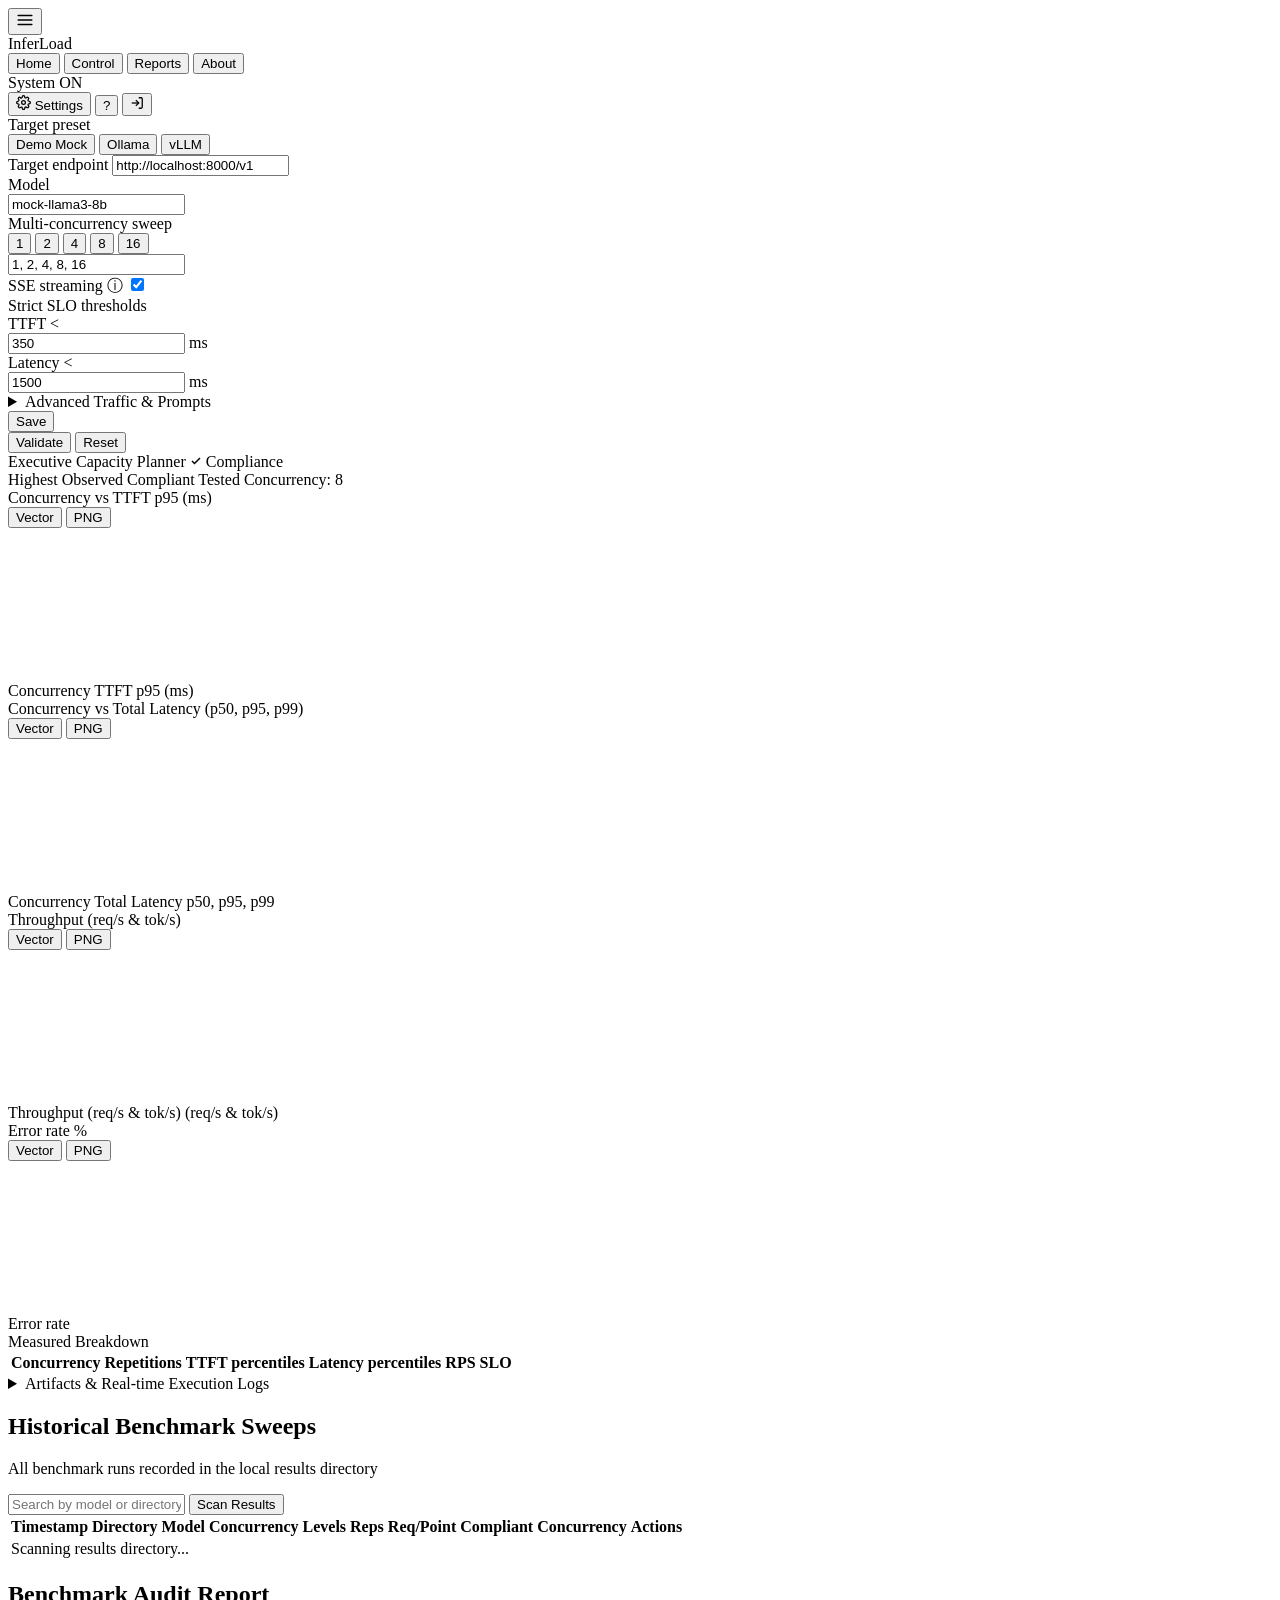
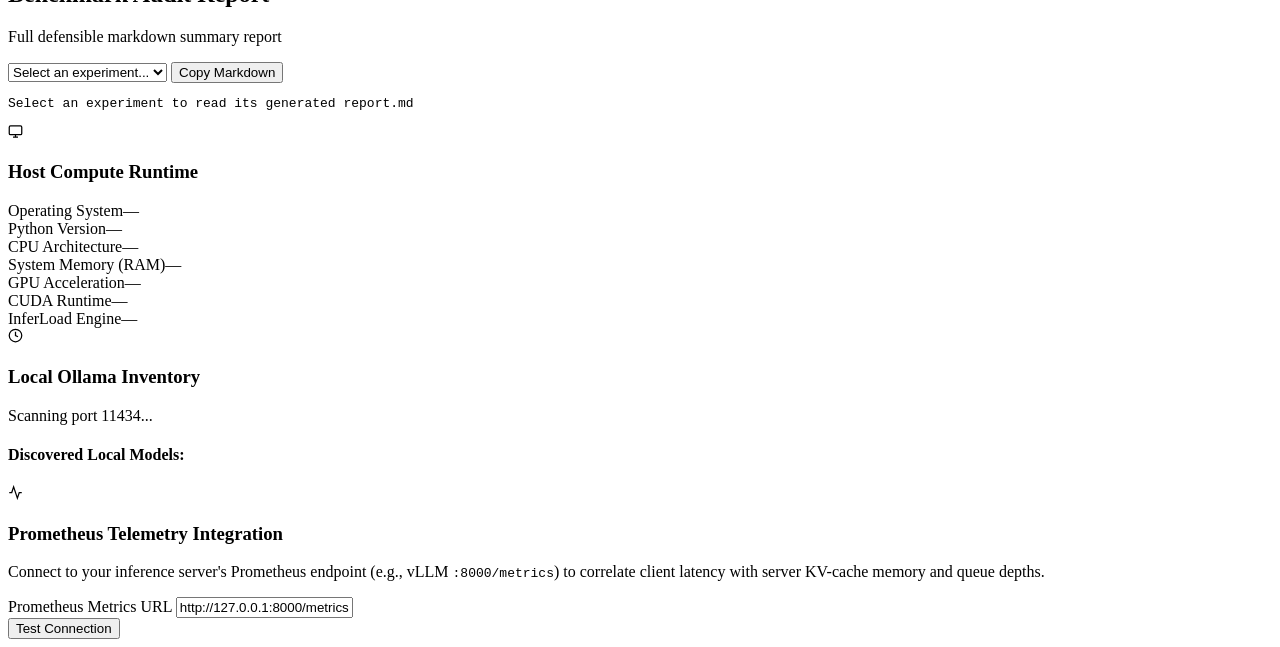
==== commit 39d8e657: "feat(ui): redesign executive capacity planner, dark obsidian layout, and system modals" ====
--- a/src/inferload/web_static/index.html
+++ b/src/inferload/web_static/index.html
@@ -11,51 +11,39 @@
 </head>
 <body>
   <!-- ===== TOP HEADER NAVIGATION BAR ===== -->
+  <!-- ===== TOP HEADER NAVIGATION BAR (MOCKUP ALIGNED) ===== -->
   <header class="app-header">
     <div class="header-left">
+      <button type="button" class="btn-hamburger" id="btn-toggle-sidebar" title="Toggle Navigation">
+        <svg width="18" height="18" viewBox="0 0 24 24" fill="none" stroke="currentColor" stroke-width="2.2" stroke-linecap="round"><line x1="3" y1="12" x2="21" y2="12"></line><line x1="3" y1="6" x2="21" y2="6"></line><line x1="3" y1="18" x2="21" y2="18"></line></svg>
+      </button>
       <div class="brand-badge">
-        <div class="brand-icon">
-          <svg width="20" height="20" viewBox="0 0 24 24" fill="none" stroke="currentColor" stroke-width="2.5" stroke-linecap="round" stroke-linejoin="round">
-            <polyline points="22 12 18 12 15 21 9 3 6 12 2 12"></polyline>
-          </svg>
-        </div>
-        <div class="brand-info">
-          <span class="brand-title">InferLoad</span>
-          <span class="brand-tag">LLM INFERENCE LAB</span>
-        </div>
+        <span class="brand-title">InferLoad</span>
       </div>
 
       <!-- Main Navigation Tabs -->
-      <nav class="nav-segmented" aria-label="Main Navigation">
-        <button type="button" class="nav-tab active" data-tab="tab-studio" id="nav-tab-studio">
-          <svg width="15" height="15" viewBox="0 0 24 24" fill="none" stroke="currentColor" stroke-width="2"><polygon points="13 2 3 14 12 14 11 22 21 10 12 10 13 2"></polygon></svg>
-          <span>Benchmark Studio</span>
-        </button>
-        <button type="button" class="nav-tab" data-tab="tab-results" id="nav-tab-results">
-          <svg width="15" height="15" viewBox="0 0 24 24" fill="none" stroke="currentColor" stroke-width="2"><path d="M18 20V10"></path><path d="M12 20V4"></path><path d="M6 20v-6"></path></svg>
-          <span>Analytics &amp; Capacity</span>
-        </button>
-        <button type="button" class="nav-tab" data-tab="tab-history" id="nav-tab-history">
-          <svg width="15" height="15" viewBox="0 0 24 24" fill="none" stroke="currentColor" stroke-width="2"><circle cx="12" cy="12" r="10"></circle><polyline points="12 6 12 12 16 14"></polyline></svg>
-          <span>Archive</span>
-        </button>
-        <button type="button" class="nav-tab" data-tab="tab-reports" id="nav-tab-reports">
-          <svg width="15" height="15" viewBox="0 0 24 24" fill="none" stroke="currentColor" stroke-width="2"><path d="M14 2H6a2 2 0 00-2 2v16a2 2 0 002 2h12a2 2 0 002-2V8z"></path><polyline points="14 2 14 8 20 8"></polyline><line x1="16" y1="13" x2="8" y2="13"></line><line x1="16" y1="17" x2="8" y2="17"></line></svg>
-          <span>Audit Reports</span>
-        </button>
-        <button type="button" class="nav-tab" data-tab="tab-env" id="nav-tab-env">
-          <svg width="15" height="15" viewBox="0 0 24 24" fill="none" stroke="currentColor" stroke-width="2"><circle cx="12" cy="12" r="3"></circle><path d="M19.4 15a1.65 1.65 0 00.33 1.82l.06.06a2 2 0 010 2.83 2 2 0 01-2.83 0l-.06-.06a1.65 1.65 0 00-1.82-.33 1.65 1.65 0 00-1 1.51V21a2 2 0 01-4 0v-.09A1.65 1.65 0 009 19.4a1.65 1.65 0 00-1.82.33l-.06.06a2 2 0 01-2.83-2.83l.06-.06A1.65 1.65 0 004.68 15a1.65 1.65 0 00-1.51-1H3a2 2 0 010-4h.09A1.65 1.65 0 004.6 9a1.65 1.65 0 00-.33-1.82l-.06-.06a2 2 0 012.83-2.83l.06.06A1.65 1.65 0 009 4.68a1.65 1.65 0 001-1.51V3a2 2 0 014 0v.09a1.65 1.65 0 001 1.51 1.65 1.65 0 001.82-.33l.06-.06a2 2 0 012.83 2.83l-.06.06A1.65 1.65 0 0019.4 9a1.65 1.65 0 001.51 1H21a2 2 0 010 4h-.09a1.65 1.65 0 00-1.51 1z"></path></svg>
-          <span>Diagnostics</span>
-        </button>
+      <nav class="nav-mockup-tabs" aria-label="Main Navigation">
+        <button type="button" class="nav-tab active" data-tab="tab-studio" id="nav-tab-studio">Home</button>
+        <button type="button" class="nav-tab" data-tab="tab-history" id="nav-tab-history">Control</button>
+        <button type="button" class="nav-tab" data-tab="tab-reports" id="nav-tab-reports">Reports</button>
+        <button type="button" class="nav-tab" data-tab="tab-env" id="nav-tab-env">About</button>
       </nav>
     </div>
 
     <div class="header-right">
-      <div class="endpoint-status-pill" id="endpoint-pill">
+      <div class="mockup-system-pill" id="endpoint-pill">
         <span class="status-pulse-dot" id="header-status-dot"></span>
-        <span class="endpoint-label" id="header-endpoint-label">http://127.0.0.1:11434/v1</span>
-      </div>
-      <span class="version-tag" id="version-badge">v0.1.0</span>
+        <span class="system-text">System</span>
+        <span class="system-status-tag">ON</span>
+      </div>
+      <button type="button" class="btn-header-icon" id="btn-header-settings" title="Settings">
+        <svg width="15" height="15" viewBox="0 0 24 24" fill="none" stroke="currentColor" stroke-width="2"><circle cx="12" cy="12" r="3"></circle><path d="M19.4 15a1.65 1.65 0 00.33 1.82l.06.06a2 2 0 010 2.83 2 2 0 01-2.83 0l-.06-.06a1.65 1.65 0 00-1.82-.33 1.65 1.65 0 00-1 1.51V21a2 2 0 01-4 0v-.09A1.65 1.65 0 009 19.4a1.65 1.65 0 00-1.82.33l-.06.06a2 2 0 01-2.83-2.83l.06-.06A1.65 1.65 0 004.68 15a1.65 1.65 0 00-1.51-1H3a2 2 0 010-4h.09A1.65 1.65 0 004.6 9a1.65 1.65 0 00-.33-1.82l-.06-.06a2 2 0 012.83-2.83l.06.06A1.65 1.65 0 009 4.68a1.65 1.65 0 001-1.51V3a2 2 0 014 0v.09a1.65 1.65 0 001 1.51 1.65 1.65 0 001.82-.33l.06-.06a2 2 0 012.83 2.83l-.06.06A1.65 1.65 0 0019.4 9a1.65 1.65 0 001.51 1H21a2 2 0 010 4h-.09a1.65 1.65 0 00-1.51 1z"></path></svg>
+        <span>Settings</span>
+      </button>
+      <button type="button" class="btn-header-round" id="btn-header-help" title="Quick Help">?</button>
+      <button type="button" class="btn-header-round" id="btn-header-export" title="Export Summary">
+        <svg width="14" height="14" viewBox="0 0 24 24" fill="none" stroke="currentColor" stroke-width="2.2"><path d="M15 3h4a2 2 0 012 2v14a2 2 0 01-2 2h-4"></path><polyline points="10 17 15 12 10 7"></polyline><line x1="15" y1="12" x2="3" y2="12"></line></svg>
+      </button>
     </div>
   </header>
 
@@ -63,492 +51,355 @@
   <main class="app-canvas">
 
     <!-- ========================================================
-         VIEW 1: BENCHMARK STUDIO (CONFIG & LIVE TELEMETRY)
+         VIEW 1: UNIFIED BENCHMARK & CAPACITY CONSOLE (MOCKUP EXACT)
          ======================================================== -->
     <section class="view-panel active" id="tab-studio">
-      <div class="studio-container">
-
-        <!-- Left Column: Workload & Target Configurator -->
-        <div class="studio-config-column">
-          <!-- Preset Switcher -->
-          <div class="preset-card">
-            <span class="preset-label">Quick Launch Preset</span>
-            <div class="preset-buttons">
-              <button type="button" class="preset-btn active" id="preset-mock">
-                <span class="preset-icon">⚡</span>
-                <span class="preset-text"><strong>Built-in Demo</strong><small>Instant Cloud Test</small></span>
-              </button>
-              <button type="button" class="preset-btn" id="preset-ollama">
-                <span class="preset-icon">🦙</span>
-                <span class="preset-text"><strong>Local Ollama</strong><small>127.0.0.1:11434</small></span>
-              </button>
-              <button type="button" class="preset-btn" id="preset-vllm">
-                <span class="preset-icon">🚀</span>
-                <span class="preset-text"><strong>vLLM Server</strong><small>OpenAI-Compatible</small></span>
-              </button>
-            </div>
-          </div>
-
-          <form id="benchmark-form" class="studio-form" autocomplete="off">
-            <!-- Card 1: Target Endpoint -->
-            <div class="glass-card">
-              <div class="card-title-row">
-                <div class="card-icon violet"><svg width="15" height="15" viewBox="0 0 24 24" fill="none" stroke="currentColor" stroke-width="2"><circle cx="12" cy="12" r="10"></circle><line x1="2" y1="12" x2="22" y2="12"></line><path d="M12 2a15.3 15.3 0 0 1 4 10 15.3 15.3 0 0 1-4 10 15.3 15.3 0 0 1-4-10 15.3 15.3 0 0 1 4-10z"></path></svg></div>
-                <h3 class="card-heading">Target Server</h3>
-              </div>
-              <div class="form-row form-row-2">
-                <div class="form-group">
-                  <label for="target-base-url">Base URL</label>
-                  <input type="text" id="target-base-url" value="/mock/v1" placeholder="http://127.0.0.1:11434/v1" required>
-                </div>
-                <div class="form-group">
-                  <label for="target-model">Model</label>
-                  <div class="autocomplete-wrap">
-                    <input type="text" id="target-model" value="mock-llama3-8b" placeholder="e.g. qwen2.5:0.5b" required>
-                    <div class="dropdown-popover" id="model-dropdown"></div>
+      <div class="mockup-grid-layout">
+        
+        <!-- LEFT CONTROL DECK -->
+        <aside class="mockup-sidebar">
+          <form id="benchmark-form" class="mockup-form" autocomplete="off">
+            
+            <!-- Quick Presets -->
+            <div class="sidebar-group">
+              <span class="group-title">Target preset</span>
+              <div class="preset-pill-row">
+                <button type="button" class="preset-pill-btn active" id="preset-mock">Demo Mock</button>
+                <button type="button" class="preset-pill-btn" id="preset-ollama">Ollama</button>
+                <button type="button" class="preset-pill-btn" id="preset-vllm">vLLM</button>
+              </div>
+            </div>
+
+            <!-- Target endpoint -->
+            <div class="sidebar-group">
+              <label for="target-base-url" class="group-title">Target endpoint</label>
+              <input type="text" id="target-base-url" class="mockup-input" value="http://localhost:8000/v1" placeholder="http://localhost:8000/v1" required>
+            </div>
+
+            <!-- Model -->
+            <div class="sidebar-group">
+              <label for="target-model" class="group-title">Model</label>
+              <div class="autocomplete-wrap">
+                <input type="text" id="target-model" class="mockup-input" value="mock-llama3-8b" placeholder="LLM model" required>
+                <div class="dropdown-popover" id="model-dropdown"></div>
+              </div>
+            </div>
+
+            <!-- Multi-concurrency sweep -->
+            <div class="sidebar-group">
+              <label for="sweep-concurrency" class="group-title">Multi-concurrency sweep</label>
+              <div class="concurrency-chips-bar" id="sweep-preset-chips">
+                <button type="button" class="conc-chip" data-val="1">1</button>
+                <button type="button" class="conc-chip" data-val="2">2</button>
+                <button type="button" class="conc-chip active" data-val="4">4</button>
+                <button type="button" class="conc-chip" data-val="8">8</button>
+                <button type="button" class="conc-chip" data-val="16">16</button>
+              </div>
+              <input type="text" id="sweep-concurrency" class="mockup-input-subtle" value="1, 2, 4, 8, 16" placeholder="1, 2, 4, 8, 16">
+            </div>
+
+            <!-- SSE streaming toggle -->
+            <div class="sidebar-group">
+              <div class="toggle-row-labeled">
+                <span class="group-title">SSE streaming <span class="info-circle" title="Stream response tokens via Server-Sent Events (SSE)">ⓘ</span></span>
+                <label class="mockup-switch">
+                  <input type="checkbox" id="workload-stream" checked>
+                  <span class="mockup-slider"></span>
+                </label>
+              </div>
+            </div>
+
+            <!-- Strict SLO thresholds -->
+            <div class="sidebar-group">
+              <span class="group-title">Strict SLO thresholds</span>
+              <div class="slo-inline-row">
+                <span class="slo-tag">TTFT &lt;</span>
+                <div class="slo-input-wrap">
+                  <input type="number" id="slo-ttft" value="350" min="1" step="50" class="slo-input">
+                  <span class="slo-unit">ms</span>
+                </div>
+              </div>
+              <div class="slo-inline-row">
+                <span class="slo-tag">Latency &lt;</span>
+                <div class="slo-input-wrap">
+                  <input type="number" id="slo-latency" value="1500" min="1" step="50" class="slo-input">
+                  <span class="slo-unit">ms</span>
+                </div>
+              </div>
+            </div>
+
+            <!-- Collapsible Advanced Settings -->
+            <details class="sidebar-advanced">
+              <summary>Advanced Traffic &amp; Prompts</summary>
+              <div class="advanced-body">
+                <div class="sidebar-group">
+                  <label for="sweep-repetitions" class="group-title">Reps / Point</label>
+                  <input type="number" id="sweep-repetitions" class="mockup-input" value="2" min="1" max="10">
+                </div>
+                <div class="sidebar-group">
+                  <label for="sweep-requests" class="group-title">Reqs / Point</label>
+                  <input type="number" id="sweep-requests" class="mockup-input" value="5" min="1" max="200">
+                </div>
+                <div class="sidebar-group">
+                  <label for="workload-max-tokens" class="group-title">Max Tokens</label>
+                  <input type="number" id="workload-max-tokens" class="mockup-input" value="32" min="1" max="4096">
+                </div>
+                <div class="sidebar-group">
+                  <label for="workload-temperature" class="group-title">Temperature</label>
+                  <input type="number" id="workload-temperature" class="mockup-input" value="0.0" min="0" max="2" step="0.1">
+                </div>
+                <div class="sidebar-group">
+                  <label for="workload-seed" class="group-title">Seed</label>
+                  <input type="number" id="workload-seed" class="mockup-input" value="42">
+                </div>
+                <div class="sidebar-group">
+                  <label for="exec-warmup" class="group-title">Warmup Requests</label>
+                  <input type="number" id="exec-warmup" class="mockup-input" value="1" min="0" max="20">
+                </div>
+                <div class="sidebar-group">
+                  <label for="slo-throughput" class="group-title">Min Throughput (req/s)</label>
+                  <input type="number" id="slo-throughput" class="mockup-input" value="1.0" min="0.1" step="0.5">
+                </div>
+                <div class="sidebar-group">
+                  <label for="slo-error" class="group-title">Max Error Rate (%)</label>
+                  <input type="number" id="slo-error" class="mockup-input" value="1.0" min="0" max="100" step="0.5">
+                </div>
+                <div class="sidebar-group">
+                  <label for="target-timeout" class="group-title">Request Timeout (s)</label>
+                  <input type="number" id="target-timeout" class="mockup-input" value="60" min="5" step="5">
+                </div>
+                <div class="sidebar-group">
+                  <label for="target-api-key" class="group-title">API Key (optional)</label>
+                  <input type="password" id="target-api-key" class="mockup-input" placeholder="Bearer token">
+                </div>
+                <div class="sidebar-group">
+                  <label for="arrival-mode" class="group-title">Arrival Mode</label>
+                  <select id="arrival-mode" class="mockup-input">
+                    <option value="closed" selected>Closed-loop</option>
+                    <option value="rate">Open-loop</option>
+                  </select>
+                </div>
+                <div class="sidebar-group" id="open-loop-rate-group" style="display: none;">
+                  <label for="arrival-rate" class="group-title">Target Arrival Rate (req/s)</label>
+                  <input type="number" id="arrival-rate" class="mockup-input" value="2.0" min="0.1" step="0.5">
+                </div>
+                <div class="sidebar-group">
+                  <div class="group-title-row">
+                    <span class="group-title">Benchmark Prompts</span>
+                    <button type="button" class="btn-subtle-add" id="btn-add-prompt">+ Add</button>
                   </div>
-                </div>
-              </div>
-              <details class="advanced-details">
-                <summary>Security &amp; Timeout</summary>
-                <div class="form-row form-row-2" style="margin-top: 10px;">
-                  <div class="form-group">
-                    <label for="target-timeout">Request Timeout (s)</label>
-                    <input type="number" id="target-timeout" value="60" min="5" step="5">
+                  <div id="prompts-container" class="prompts-stack">
+                    <div class="prompt-item">
+                      <input type="text" class="prompt-text-input" value="Explain how database indexing optimizes search latency." required>
+                      <button type="button" class="btn-del-prompt" title="Remove">&times;</button>
+                    </div>
                   </div>
-                  <div class="form-group">
-                    <label for="target-api-key">API Key (optional)</label>
-                    <input type="password" id="target-api-key" placeholder="Bearer token">
-                  </div>
-                </div>
-              </details>
-            </div>
-
-            <!-- Card 2: Workload Generator -->
-            <div class="glass-card">
-              <div class="card-title-row">
-                <div class="card-icon amber"><svg width="15" height="15" viewBox="0 0 24 24" fill="none" stroke="currentColor" stroke-width="2"><path d="M13 2L3 14h9l-1 8 10-12h-9l1-8z"></path></svg></div>
-                <h3 class="card-heading">Traffic Workload</h3>
-              </div>
-              <div class="form-row form-row-4">
-                <div class="form-group">
-                  <label for="sweep-concurrency">Concurrency Sweep</label>
-                  <input type="text" id="sweep-concurrency" value="1, 2, 4" placeholder="1, 2, 4">
-                  <span class="field-caption">Comma-separated</span>
-                </div>
-                <div class="form-group">
-                  <label for="sweep-repetitions">Reps / Point</label>
-                  <input type="number" id="sweep-repetitions" value="2" min="1" max="10">
-                </div>
-                <div class="form-group">
-                  <label for="sweep-requests">Reqs / Point</label>
-                  <input type="number" id="sweep-requests" value="5" min="1" max="200">
-                </div>
-                <div class="form-group">
-                  <label for="exec-warmup">Warmup</label>
-                  <input type="number" id="exec-warmup" value="1" min="0" max="20">
-                </div>
-              </div>
-
-              <div class="form-row form-row-4" style="margin-top: 12px;">
-                <div class="form-group">
-                  <label for="workload-max-tokens">Max Tokens</label>
-                  <input type="number" id="workload-max-tokens" value="32" min="1" max="4096">
-                </div>
-                <div class="form-group">
-                  <label for="workload-temperature">Temperature</label>
-                  <input type="number" id="workload-temperature" value="0.0" min="0" max="2" step="0.1">
-                </div>
-                <div class="form-group">
-                  <label for="workload-seed">Seed</label>
-                  <input type="number" id="workload-seed" value="42">
-                </div>
-                <div class="form-group">
-                  <label>Streaming</label>
-                  <div class="toggle-pill-wrap">
-                    <label class="toggle-switch">
-                      <input type="checkbox" id="workload-stream" checked>
-                      <span class="toggle-track"></span>
-                    </label>
-                    <select id="arrival-mode" class="select-micro">
-                      <option value="closed" selected>Closed-loop</option>
-                      <option value="rate">Open-loop</option>
-                    </select>
-                  </div>
-                </div>
-              </div>
-
-              <div id="open-loop-rate-group" class="form-row form-row-2" style="display: none; margin-top: 12px;">
-                <div class="form-group">
-                  <label for="arrival-rate">Target Arrival Rate (req/s)</label>
-                  <input type="number" id="arrival-rate" value="2.0" min="0.1" step="0.5">
-                </div>
-              </div>
-            </div>
-
-            <!-- Card 3: Prompts -->
-            <div class="glass-card">
-              <div class="card-title-row">
-                <div class="card-icon emerald"><svg width="15" height="15" viewBox="0 0 24 24" fill="none" stroke="currentColor" stroke-width="2"><path d="M21 15a2 2 0 0 1-2 2H7l-4 4V5a2 2 0 0 1 2-2h14a2 2 0 0 1 2 2z"></path></svg></div>
-                <h3 class="card-heading">Prompts Studio</h3>
-                <button type="button" class="btn-subtle-add" id="btn-add-prompt">+ Add Prompt</button>
-              </div>
-              <div id="prompts-container" class="prompts-stack">
-                <div class="prompt-item">
-                  <input type="text" class="prompt-text-input" value="Explain how database indexing optimizes search latency." required>
-                  <button type="button" class="btn-del-prompt" title="Remove">&times;</button>
-                </div>
-              </div>
-            </div>
-
-            <!-- Card 4: SLO Quality Constraints -->
-            <div class="glass-card">
-              <div class="card-title-row">
-                <div class="card-icon rose"><svg width="15" height="15" viewBox="0 0 24 24" fill="none" stroke="currentColor" stroke-width="2"><path d="M12 22s8-4 8-10V5l-8-3-8 3v7c0 6 8 10 8 10z"></path></svg></div>
-                <h3 class="card-heading">Service Level Objectives (Capacity Gates)</h3>
-              </div>
-              <div class="form-row form-row-4">
-                <div class="form-group">
-                  <label for="slo-ttft">Max TTFT p95 (ms)</label>
-                  <input type="number" id="slo-ttft" value="1000" min="1" step="50">
-                </div>
-                <div class="form-group">
-                  <label for="slo-latency">Max Latency p95 (ms)</label>
-                  <input type="number" id="slo-latency" value="2500" min="1" step="100">
-                </div>
-                <div class="form-group">
-                  <label for="slo-throughput">Min T-put (req/s)</label>
-                  <input type="number" id="slo-throughput" value="1.0" min="0.1" step="0.5">
-                </div>
-                <div class="form-group">
-                  <label for="slo-error">Max Error Rate (%)</label>
-                  <input type="number" id="slo-error" value="1.0" min="0" max="100" step="0.5">
-                </div>
-              </div>
-            </div>
-
-            <!-- Floating Action Bar -->
-            <div class="action-footer-bar">
-              <button type="button" class="btn btn-emerald-outline" id="btn-validate">
-                <svg width="14" height="14" viewBox="0 0 24 24" fill="none" stroke="currentColor" stroke-width="2.5"><polyline points="20 6 9 17 4 12"></polyline></svg>
-                <span>Validate Endpoint</span>
-              </button>
-              <button type="submit" class="btn btn-vibrant-run" id="btn-run">
-                <svg width="15" height="15" viewBox="0 0 24 24" fill="currentColor"><polygon points="5 3 19 12 5 21 5 3"></polygon></svg>
-                <span>Launch Benchmark</span>
-              </button>
-              <button type="button" class="btn btn-ghost" id="btn-reset">
-                <span>Reset</span>
-              </button>
-            </div>
-
-            <!-- Validation Feedback Box -->
+                </div>
+              </div>
+            </details>
+
+            <!-- Prominent Blue Action Button (matches mockup) -->
+            <button type="submit" class="btn-mockup-blue" id="btn-run">
+              <span id="btn-run-text">Save</span>
+            </button>
+
+            <!-- Secondary Actions -->
+            <div class="sidebar-secondary-btns">
+              <button type="button" class="btn-sidebar-subtle" id="btn-validate">Validate</button>
+              <button type="button" class="btn-sidebar-subtle" id="btn-reset">Reset</button>
+            </div>
+
+            <!-- Feedback -->
             <div id="validation-banner" class="banner-feedback" style="display: none;"></div>
           </form>
-        </div>
-
-        <!-- Right Column: Live Run Monitor & Telemetry -->
-        <div class="studio-monitor-column">
-
-          <!-- State A: Idle Studio Hub -->
-          <div class="monitor-empty-state" id="empty-state">
-            <div class="empty-halo-icon">
-              <svg width="40" height="40" viewBox="0 0 24 24" fill="none" stroke="currentColor" stroke-width="1.8">
-                <polygon points="13 2 3 14 12 14 11 22 21 10 12 10 13 2"></polygon>
-              </svg>
-            </div>
-            <h3 class="empty-headline">Ready for Load Testing</h3>
-            <p class="empty-subtext">Select a preset on the left or enter your target endpoint. Click <strong>Launch Benchmark</strong> to start real-time client load generation with per-token timing.</p>
-
-            <div class="capability-cards-grid">
-              <div class="cap-card">
-                <span class="cap-icon">⚡</span>
-                <span class="cap-title">Microsecond Timing</span>
-                <span class="cap-desc">True TTFT, ITL, and inter-chunk streaming latencies.</span>
-              </div>
-              <div class="cap-card">
-                <span class="cap-icon">📈</span>
-                <span class="cap-title">Capacity Planner</span>
-                <span class="cap-desc">Defensible maximum concurrency meeting all SLO constraints.</span>
-              </div>
-              <div class="cap-card">
-                <span class="cap-icon">🛡️</span>
-                <span class="cap-title">Zero Fabrication</span>
-                <span class="cap-desc">Strict audit trail with raw JSON token timestamps.</span>
-              </div>
-              <div class="cap-card">
-                <span class="cap-icon">📊</span>
-                <span class="cap-title">Automated Plots</span>
-                <span class="cap-desc">TTFT curves, saturation plateaus, and error distributions.</span>
-              </div>
-            </div>
-          </div>
-
-          <!-- State B: Active Execution HUD -->
-          <div class="monitor-active-hud" id="progress-card" style="display: none;">
-            <div class="hud-header">
-              <div class="hud-status-badge">
+        </aside>
+
+        <!-- RIGHT MAIN TELEMETRY & RESULTS DECK (MOCKUP EXACT) -->
+        <main class="mockup-main">
+          
+          <!-- Live Execution Banner (Active only during runs) -->
+          <div class="live-execution-banner" id="progress-card" style="display: none;">
+            <div class="live-exec-header">
+              <div class="live-status-chip">
                 <span class="status-pulse-dot" style="background:#8b5cf6;"></span>
-                <span class="hud-title" id="execution-status-text">Benchmark In Progress</span>
-              </div>
-              <span class="hud-timer" id="progress-timer">0m 00s</span>
-            </div>
-
-            <!-- Stepper -->
-            <div class="hud-stepper" id="stepper">
-              <div class="hud-step completed" id="step-validation">
-                <span class="step-circle">✓</span>
-                <span class="step-label">Pre-flight</span>
-              </div>
-              <div class="hud-step-line"></div>
-              <div class="hud-step active" id="step-running">
-                <span class="step-circle">2</span>
-                <span class="step-label">Generating Load</span>
-              </div>
-              <div class="hud-step-line"></div>
-              <div class="hud-step" id="step-analysis">
-                <span class="step-circle">3</span>
-                <span class="step-label">Capacity Analysis</span>
-              </div>
-              <div class="hud-step-line"></div>
-              <div class="hud-step" id="step-complete">
-                <span class="step-circle">4</span>
-                <span class="step-label">Finished</span>
-              </div>
-            </div>
-
+                <span id="execution-status-text">Benchmark in Progress</span>
+              </div>
+              <span class="live-timer" id="progress-timer">0m 00s</span>
+            </div>
             <div class="hud-progress-track">
               <div class="hud-progress-fill" id="progress-bar-fill" style="width: 0%;"></div>
             </div>
             <div class="hud-progress-meta">
               <span id="progress-trials">0 / 0 trials completed</span>
-              <span id="progress-trial-id" class="badge-trial-id">Initializing client...</span>
-            </div>
-
-            <!-- Live Streaming Terminal Console -->
-            <div class="studio-terminal">
-              <div class="terminal-bar">
-                <div class="terminal-dots">
-                  <span></span><span></span><span></span>
-                </div>
-                <span class="terminal-label">Execution Log Stream</span>
-                <div class="terminal-btns">
-                  <button type="button" class="btn-micro" id="btn-copy-logs">Copy Logs</button>
-                  <button type="button" class="btn-micro" id="btn-clear-logs">Clear</button>
-                </div>
-              </div>
-              <pre class="terminal-screen" id="terminal-output">[InferLoad] Preparing benchmark environment...</pre>
-            </div>
-          </div>
-
-          <!-- State C: Benchmark Error State -->
+              <span id="progress-trial-id" class="badge-trial-id">Initializing...</span>
+            </div>
+          </div>
+
+          <!-- Error Alert Banner -->
           <div class="monitor-error-card" id="error-card" style="display: none;">
             <div class="error-header-bar">
-              <span class="error-title">Benchmark Execution Encountered an Error</span>
+              <span class="error-title">Execution Error</span>
               <button type="button" class="btn-dismiss-err" id="btn-dismiss-error">&times;</button>
             </div>
             <p class="error-detail-msg" id="error-card-msg"></p>
           </div>
 
-          <!-- State D: Quick Run Summary Drawer -->
-          <div class="monitor-summary-card" id="studio-summary-card" style="display: none;">
-            <div class="summary-top">
-              <div class="summary-left">
-                <span class="summary-label">Highest Observed Compliant Concurrency</span>
-                <span class="summary-value" id="studio-capacity-val">—</span>
-              </div>
-              <button type="button" class="btn btn-vibrant-run" id="btn-view-full-analytics">
-                View Full Analytics &amp; Charts &rarr;
-              </button>
-            </div>
-            <div class="summary-kpis">
-              <div class="kpi-mini">
-                <span class="kpi-mini-val" id="studio-kpi-tput">—</span>
-                <span class="kpi-mini-lbl">Throughput (req/s)</span>
-              </div>
-              <div class="kpi-mini">
-                <span class="kpi-mini-val" id="studio-kpi-ttft">—</span>
-                <span class="kpi-mini-lbl">TTFT p95 (ms)</span>
-              </div>
-              <div class="kpi-mini">
-                <span class="kpi-mini-val" id="studio-kpi-lat">—</span>
-                <span class="kpi-mini-lbl">Latency p95 (ms)</span>
-              </div>
-              <div class="kpi-mini">
-                <span class="kpi-mini-val" id="studio-kpi-err">0.00%</span>
-                <span class="kpi-mini-lbl">Error Rate</span>
-              </div>
-            </div>
-          </div>
-
-        </div>
-      </div>
-    </section>
-
-    <!-- ========================================================
-         VIEW 2: FULL ANALYTICS & CAPACITY DASHBOARD
-         ======================================================== -->
-    <section class="view-panel" id="tab-results">
-      <div class="analytics-container">
-        <!-- Big Hero Verdict -->
-        <div class="verdict-banner" id="capacity-hero">
-          <div class="verdict-left">
-            <span class="verdict-tag">Capacity Assessment</span>
-            <div class="verdict-main-row">
-              <span class="verdict-large" id="hero-capacity-value">—</span>
-              <span class="verdict-unit">Tested Concurrency</span>
-            </div>
-            <p class="verdict-desc">The highest observed operating point that strictly satisfies all defined TTFT, latency, throughput, and error rate Service Level Objectives.</p>
-          </div>
-          <div class="verdict-right">
-            <span class="badge-verdict-status compliant" id="hero-capacity-badge">SLO COMPLIANT</span>
-          </div>
-        </div>
-
-        <!-- 4 Primary Metric Stat Tiles -->
-        <div class="stat-tiles-grid">
-          <div class="stat-tile">
-            <span class="stat-tile-title">Throughput (mean)</span>
-            <div class="stat-tile-num">
-              <span id="hero-kpi-throughput">—</span>
-              <span class="stat-tile-unit">req/s</span>
-            </div>
-            <span class="stat-tile-sub">Effective request completion rate</span>
-          </div>
-
-          <div class="stat-tile">
-            <span class="stat-tile-title">TTFT p95 (mean)</span>
-            <div class="stat-tile-num">
-              <span id="hero-kpi-ttft">—</span>
-              <span class="stat-tile-unit">ms</span>
-            </div>
-            <span class="stat-tile-sub">Time to first streaming token</span>
-          </div>
-
-          <div class="stat-tile">
-            <span class="stat-tile-title">Total Latency p95</span>
-            <div class="stat-tile-num">
-              <span id="hero-kpi-latency">—</span>
-              <span class="stat-tile-unit">ms</span>
-            </div>
-            <span class="stat-tile-sub">End-to-end request turnaround</span>
-          </div>
-
-          <div class="stat-tile">
-            <span class="stat-tile-title">Error Rate (mean)</span>
-            <div class="stat-tile-num">
-              <span id="hero-kpi-errors">0.00%</span>
-            </div>
-            <span class="stat-tile-sub">HTTP 4xx / 5xx / timeout ratio</span>
-          </div>
-        </div>
-
-        <!-- Sweep Results & SLO Tables Side-by-Side -->
-        <div class="tables-split-layout">
-          <div class="glass-card" style="flex: 1.4;">
-            <div class="card-title-row">
-              <h3 class="card-heading">Concurrency Scaling Matrix</h3>
+          <!-- 1. Executive Capacity Planner Card -->
+          <div class="mockup-capacity-card" id="capacity-hero">
+            <div class="capacity-card-top">
+              <span class="capacity-card-title">Executive Capacity Planner</span>
+              <span class="badge-compliance-pill compliant" id="hero-capacity-badge">
+                <svg width="12" height="12" viewBox="0 0 24 24" fill="none" stroke="currentColor" stroke-width="3"><polyline points="20 6 9 17 4 12"></polyline></svg>
+                <span>Compliance</span>
+              </span>
+            </div>
+            <div class="capacity-card-body">
+              <span class="capacity-statement">Highest Observed Compliant Tested Concurrency:</span>
+              <span class="capacity-number-badge" id="hero-capacity-value">8</span>
+            </div>
+          </div>
+
+          <!-- 2. Performance Scaling Curves (2x2 Grid matching mockup) -->
+          <div class="mockup-charts-grid" id="plots-grid">
+            <!-- Curve 1: TTFT p95 -->
+            <div class="mockup-chart-card" id="card-plot-ttft" data-metric="ttft">
+              <div class="chart-card-header">
+                <span class="chart-card-title">Concurrency vs TTFT p95 (ms)</span>
+                <div class="chart-card-actions">
+                  <button type="button" class="chart-toggle-btn active" data-chart="ttft" data-mode="canvas">Vector</button>
+                  <button type="button" class="chart-toggle-btn" data-chart="ttft" data-mode="img">PNG</button>
+                </div>
+              </div>
+              <div class="chart-canvas-wrapper" id="wrap-plot-ttft">
+                <canvas id="canvas-plot-ttft" class="interactive-chart-canvas"></canvas>
+                <div class="chart-img-wrapper" id="img-wrap-ttft" style="display: none;">
+                  <img id="plot-ttft" class="chart-image" alt="TTFT Scaling Plot">
+                </div>
+                <div class="chart-tooltip" id="tooltip-plot-ttft"></div>
+              </div>
+              <div class="chart-mockup-legend">
+                <span class="legend-item"><span class="legend-line" style="background: #10b981;"></span>Concurrency</span>
+                <span class="legend-item"><span class="legend-line" style="background: #34d399;"></span>TTFT p95 (ms)</span>
+              </div>
+            </div>
+
+            <!-- Curve 2: Total Latency -->
+            <div class="mockup-chart-card" id="card-plot-latency" data-metric="latency">
+              <div class="chart-card-header">
+                <span class="chart-card-title">Concurrency vs Total Latency (p50, p95, p99)</span>
+                <div class="chart-card-actions">
+                  <button type="button" class="chart-toggle-btn active" data-chart="latency" data-mode="canvas">Vector</button>
+                  <button type="button" class="chart-toggle-btn" data-chart="latency" data-mode="img">PNG</button>
+                </div>
+              </div>
+              <div class="chart-canvas-wrapper" id="wrap-plot-latency">
+                <canvas id="canvas-plot-latency" class="interactive-chart-canvas"></canvas>
+                <div class="chart-img-wrapper" id="img-wrap-latency" style="display: none;">
+                  <img id="plot-latency" class="chart-image" alt="Total Latency Plot">
+                </div>
+                <div class="chart-tooltip" id="tooltip-plot-latency"></div>
+              </div>
+              <div class="chart-mockup-legend">
+                <span class="legend-item"><span class="legend-line" style="background: #38bdf8;"></span>Concurrency</span>
+                <span class="legend-item"><span class="legend-line" style="background: #10b981;"></span>Total Latency</span>
+                <span class="legend-item"><span class="legend-line" style="background: #f59e0b;"></span>p50, p95, p99</span>
+              </div>
+            </div>
+
+            <!-- Curve 3: Throughput (with Saturation Inflection) -->
+            <div class="mockup-chart-card" id="card-plot-throughput" data-metric="throughput">
+              <div class="chart-card-header">
+                <span class="chart-card-title">Throughput (req/s &amp; tok/s)</span>
+                <div class="chart-card-actions">
+                  <button type="button" class="chart-toggle-btn active" data-chart="throughput" data-mode="canvas">Vector</button>
+                  <button type="button" class="chart-toggle-btn" data-chart="throughput" data-mode="img">PNG</button>
+                </div>
+              </div>
+              <div class="chart-canvas-wrapper" id="wrap-plot-throughput">
+                <canvas id="canvas-plot-throughput" class="interactive-chart-canvas"></canvas>
+                <div class="chart-img-wrapper" id="img-wrap-throughput" style="display: none;">
+                  <img id="plot-throughput" class="chart-image" alt="Throughput Plot">
+                </div>
+                <div class="chart-tooltip" id="tooltip-plot-throughput"></div>
+              </div>
+              <div class="chart-mockup-legend">
+                <span class="legend-item"><span class="legend-line" style="background: #10b981;"></span>Throughput (req/s &amp; tok/s)</span>
+                <span class="legend-item"><span class="legend-line" style="background: #38bdf8;"></span>(req/s &amp; tok/s)</span>
+              </div>
+            </div>
+
+            <!-- Curve 4: Error Rate % -->
+            <div class="mockup-chart-card" id="card-plot-errors" data-metric="errors">
+              <div class="chart-card-header">
+                <span class="chart-card-title">Error rate %</span>
+                <div class="chart-card-actions">
+                  <button type="button" class="chart-toggle-btn active" data-chart="errors" data-mode="canvas">Vector</button>
+                  <button type="button" class="chart-toggle-btn" data-chart="errors" data-mode="img">PNG</button>
+                </div>
+              </div>
+              <div class="chart-canvas-wrapper" id="wrap-plot-errors">
+                <canvas id="canvas-plot-errors" class="interactive-chart-canvas"></canvas>
+                <div class="chart-img-wrapper" id="img-wrap-errors" style="display: none;">
+                  <img id="plot-errors" class="chart-image" alt="Error Rate Plot">
+                </div>
+                <div class="chart-tooltip" id="tooltip-plot-errors"></div>
+              </div>
+              <div class="chart-mockup-legend">
+                <span class="legend-item"><span class="legend-line" style="background: #10b981;"></span>Error rate</span>
+              </div>
+            </div>
+          </div>
+
+          <!-- Saturation Notice Card (if saturation was found) -->
+          <div class="saturation-card" id="saturation-section" style="display: none; margin-top: 16px;">
+            <div class="saturation-badge">Saturation Behavior Detected</div>
+            <div id="saturation-findings" class="saturation-details"></div>
+          </div>
+
+          <!-- 3. Measured Breakdown Table -->
+          <div class="mockup-table-card">
+            <div class="table-card-top">
+              <span class="table-card-heading">Measured Breakdown</span>
             </div>
             <div class="data-table-scroll">
-              <table class="luxe-table" id="table-sweep-results">
+              <table class="mockup-data-table" id="table-breakdown">
                 <thead>
                   <tr>
                     <th>Concurrency</th>
-                    <th>Trials</th>
-                    <th>Reqs</th>
-                    <th>TTFT p50</th>
-                    <th>TTFT p95</th>
-                    <th>Latency p95</th>
-                    <th>Throughput</th>
-                    <th>Error Rate</th>
-                    <th>SLO Status</th>
+                    <th>Repetitions</th>
+                    <th>TTFT percentiles</th>
+                    <th>Latency percentiles</th>
+                    <th>RPS</th>
+                    <th>SLO</th>
                   </tr>
                 </thead>
-                <tbody id="sweep-table-body"></tbody>
+                <tbody id="breakdown-tbody">
+                  <!-- Populated dynamically by app.js -->
+                </tbody>
               </table>
             </div>
           </div>
 
-          <div class="glass-card" style="flex: 1;">
-            <div class="card-title-row">
-              <h3 class="card-heading">SLO Quality Evaluation</h3>
-            </div>
-            <div class="data-table-scroll">
-              <table class="luxe-table" id="table-slo-results">
-                <thead>
-                  <tr>
-                    <th>Concurrency</th>
-                    <th>TTFT p95</th>
-                    <th>Latency p95</th>
-                    <th>Throughput</th>
-                    <th>Status</th>
-                  </tr>
-                </thead>
-                <tbody id="slo-table-body"></tbody>
-              </table>
-            </div>
-          </div>
-        </div>
-
-        <!-- Performance Visualizations Section -->
-        <div class="glass-card">
-          <div class="chart-header-row">
-            <div>
-              <h3 class="card-heading">Performance Scaling Curves</h3>
-              <p class="chart-sub">Measured inference response curves across concurrency levels</p>
-            </div>
-            <div class="chart-filter-pills" role="tablist">
-              <button type="button" class="chart-filter-btn active" data-graph="all">All Curves</button>
-              <button type="button" class="chart-filter-btn" data-graph="ttft">TTFT p95</button>
-              <button type="button" class="chart-filter-btn" data-graph="latency">Total Latency</button>
-              <button type="button" class="chart-filter-btn" data-graph="throughput">Throughput</button>
-              <button type="button" class="chart-filter-btn" data-graph="errors">Error Rate</button>
-            </div>
-          </div>
-
-          <div class="charts-canvas-grid" id="plots-grid">
-            <div class="chart-frame" id="card-plot-ttft">
-              <span class="chart-frame-title">TTFT p95 vs Concurrency</span>
-              <img id="plot-ttft" class="chart-image" alt="TTFT Scaling Plot">
-            </div>
-            <div class="chart-frame" id="card-plot-latency">
-              <span class="chart-frame-title">Total Latency p95 vs Concurrency</span>
-              <img id="plot-latency" class="chart-image" alt="Total Latency Plot">
-            </div>
-            <div class="chart-frame" id="card-plot-throughput">
-              <span class="chart-frame-title">Throughput vs Concurrency (Saturation Curve)</span>
-              <img id="plot-throughput" class="chart-image" alt="Throughput Plot">
-            </div>
-            <div class="chart-frame" id="card-plot-errors">
-              <span class="chart-frame-title">Error Rate vs Concurrency</span>
-              <img id="plot-errors" class="chart-image" alt="Error Rate Plot">
-            </div>
-          </div>
-        </div>
-
-        <!-- Saturation Alerts -->
-        <div class="saturation-card" id="saturation-section" style="display: none;">
-          <div class="saturation-badge">Saturation Behavior Detected</div>
-          <div id="saturation-findings" class="saturation-details"></div>
-        </div>
-
-        <!-- Raw Artifacts & Trial Inspector -->
-        <div class="glass-card">
-          <div class="card-title-row">
-            <h3 class="card-heading">Generated Artifacts &amp; Audit Trail</h3>
-          </div>
-          <div class="artifacts-grid-links" id="artifact-links-list"></div>
-
-          <div class="raw-inspector-box">
-            <div class="raw-inspector-top">
-              <label for="raw-run-selector">Inspect Per-Token Trial Record:</label>
-              <select id="raw-run-selector" class="select-micro">
-                <option value="">Select a trial to audit...</option>
-              </select>
-            </div>
-            <pre class="raw-inspector-code" id="raw-json-output">Select a trial run above to audit TTFT, chunks, and token latency timestamps.</pre>
-          </div>
-        </div>
+          <!-- Audit Links & Per-token inspector -->
+          <details class="mockup-audit-details">
+            <summary>Artifacts &amp; Real-time Execution Logs</summary>
+            <div class="audit-details-body">
+              <div class="artifacts-grid-links" id="artifact-links-list"></div>
+              <div class="studio-terminal">
+                <div class="terminal-bar">
+                  <div class="terminal-dots"><span></span><span></span><span></span></div>
+                  <span class="terminal-label">Execution Log Stream</span>
+                  <div class="terminal-btns">
+                    <button type="button" class="btn-micro" id="btn-copy-logs">Copy Logs</button>
+                    <button type="button" class="btn-micro" id="btn-clear-logs">Clear</button>
+                  </div>
+                </div>
+                <pre class="terminal-screen" id="terminal-output">[InferLoad] Ready.</pre>
+              </div>
+            </div>
+          </details>
+
+        </main>
       </div>
     </section>
 
@@ -671,7 +522,165 @@
       </div>
     </section>
 
-  </main>
+  <!-- Settings Modal Dialog -->
+  <div class="modal-backdrop" id="modal-settings" style="display: none;">
+    <div class="modal-card">
+      <div class="modal-header">
+        <div class="modal-title-wrap">
+          <svg width="18" height="18" viewBox="0 0 24 24" fill="none" stroke="currentColor" stroke-width="2"><circle cx="12" cy="12" r="3"></circle><path d="M19.4 15a1.65 1.65 0 00.33 1.82l.06.06a2 2 0 010 2.83 2 2 0 01-2.83 0l-.06-.06a1.65 1.65 0 00-1.82-.33 1.65 1.65 0 00-1 1.51V21a2 2 0 01-4 0v-.09A1.65 1.65 0 009 19.4a1.65 1.65 0 00-1.82.33l-.06.06a2 2 0 01-2.83-2.83l.06-.06A1.65 1.65 0 004.68 15a1.65 1.65 0 00-1.51-1H3a2 2 0 010-4h.09A1.65 1.65 0 004.6 9a1.65 1.65 0 00-.33-1.82l-.06-.06a2 2 0 012.83-2.83l.06.06A1.65 1.65 0 009 4.68a1.65 1.65 0 001-1.51V3a2 2 0 014 0v.09a1.65 1.65 0 001 1.51 1.65 1.65 0 001.82-.33l.06-.06a2 2 0 012.83 2.83l-.06.06A1.65 1.65 0 0019.4 9a1.65 1.65 0 001.51 1H21a2 2 0 010 4h-.09a1.65 1.65 0 00-1.51 1z"></path></svg>
+          <h3>InferLoad Console Settings</h3>
+        </div>
+        <button type="button" class="btn-modal-close" id="btn-close-settings">&times;</button>
+      </div>
+      <div class="modal-body">
+        <div class="modal-section">
+          <h4>Target Inference Defaults</h4>
+          <div class="modal-field-grid">
+            <div class="modal-field">
+              <label for="setting-default-url">Default Base URL</label>
+              <input type="text" id="setting-default-url" class="mockup-input" value="http://localhost:8000/v1">
+            </div>
+            <div class="modal-field">
+              <label for="setting-default-model">Default Model</label>
+              <input type="text" id="setting-default-model" class="mockup-input" value="mock-llama3-8b">
+            </div>
+          </div>
+        </div>
+
+        <div class="modal-section">
+          <h4>Observability &amp; Telemetry</h4>
+          <div class="modal-field">
+            <label for="setting-prom-url">Prometheus Scrape Endpoint</label>
+            <div class="input-with-action">
+              <input type="text" id="setting-prom-url" class="mockup-input" value="http://127.0.0.1:8000/metrics">
+              <button type="button" class="btn-sidebar-subtle" id="btn-test-prom">Test</button>
+            </div>
+            <span id="prom-status-text" class="setting-hint">Connects to vLLM, TGI, or custom Prometheus endpoints</span>
+          </div>
+        </div>
+
+        <div class="modal-section">
+          <h4>Visual Engine &amp; Canvas Rendering</h4>
+          <div class="modal-field-grid">
+            <div class="modal-field">
+              <label for="setting-chart-dpi">Canvas Rendering DPI</label>
+              <select id="setting-chart-dpi" class="mockup-input">
+                <option value="auto" selected>Auto Retina (2x Device Pixel Ratio)</option>
+                <option value="standard">Standard (1x Performance Mode)</option>
+              </select>
+            </div>
+            <div class="modal-field">
+              <label for="setting-chart-default-mode">Default Chart Mode</label>
+              <select id="setting-chart-default-mode" class="mockup-input">
+                <option value="canvas" selected>Interactive Vector Canvas</option>
+                <option value="img">High-Resolution Static PNG</option>
+              </select>
+            </div>
+          </div>
+        </div>
+      </div>
+      <div class="modal-footer">
+        <button type="button" class="btn-sidebar-subtle" id="btn-reset-settings">Restore Defaults</button>
+        <button type="button" class="btn-mockup-blue" id="btn-save-settings" style="width: auto; padding: 0 24px;">Save Settings</button>
+      </div>
+    </div>
+  </div>
+
+  <!-- Quick Help & Documentation Modal -->
+  <div class="modal-backdrop" id="modal-help" style="display: none;">
+    <div class="modal-card modal-card-large">
+      <div class="modal-header">
+        <div class="modal-title-wrap">
+          <span class="help-symbol-badge">?</span>
+          <h3>InferLoad Observability Guide</h3>
+        </div>
+        <button type="button" class="btn-modal-close" id="btn-close-help">&times;</button>
+      </div>
+      <div class="modal-body help-guide-body">
+        <div class="help-article-block">
+          <h4>🎯 What InferLoad Measures</h4>
+          <p>InferLoad is a rigorous, SRE-grade LLM inference capacity testing laboratory. Unlike generic HTTP load testers, InferLoad captures token-level streaming physics:</p>
+          <ul>
+            <li><strong>Time to First Token (TTFT):</strong> Time elapsed between HTTP request dispatch and receiving the initial token chunk. Directly indicates prefill queue depth and GPU memory pressure.</li>
+            <li><strong>Total Latency:</strong> End-to-end elapsed time across all generated tokens. Measures tail degradation across worker pools.</li>
+            <li><strong>Throughput (tok/s &amp; req/s):</strong> Output generation rate. Evaluates KV-cache scheduling efficiency and tensor-parallel saturation.</li>
+            <li><strong>Error Rate %:</strong> Measures dropped requests, HTTP 429 backpressure, and model context timeouts.</li>
+          </ul>
+        </div>
+
+        <div class="help-article-block">
+          <h4>🚦 Executive Capacity Planner &amp; Strict SLO Gates</h4>
+          <p>InferLoad calculates the <em>Highest Observed Compliant Tested Concurrency</em> against your defined SLO thresholds (e.g. TTFT &lt; 350ms, Latency &lt; 1500ms, Error &lt; 1.0%). Any concurrency level that triggers a tail violation is classified as unfeasible for production deployment.</p>
+        </div>
+
+        <div class="help-article-block">
+          <h4>📈 Vector vs PNG Curves</h4>
+          <p>Toggle between <strong>Vector</strong> (interactive HTML5 Canvas with smooth Bézier curves, dynamic crosshair hover inspection, and saturation knee indicators) and <strong>PNG</strong> (instant static snapshot format suitable for slide decks, reports, and team reviews).</p>
+        </div>
+
+        <div class="help-article-block">
+          <h4>⌨ Keyboard Shortcuts</h4>
+          <div class="shortcut-pills-row">
+            <span class="shortcut-pill"><kbd>Ctrl</kbd> + <kbd>Enter</kbd> Save / Run Benchmark</span>
+            <span class="shortcut-pill"><kbd>Esc</kbd> Close Dialogs</span>
+          </div>
+        </div>
+      </div>
+      <div class="modal-footer">
+        <button type="button" class="btn-mockup-blue" id="btn-dismiss-help" style="width: auto; padding: 0 24px;">Got It</button>
+      </div>
+    </div>
+  </div>
+
+  <!-- Export Benchmark Artifacts Modal -->
+  <div class="modal-backdrop" id="modal-export" style="display: none;">
+    <div class="modal-card">
+      <div class="modal-header">
+        <div class="modal-title-wrap">
+          <svg width="18" height="18" viewBox="0 0 24 24" fill="none" stroke="currentColor" stroke-width="2.2"><path d="M15 3h4a2 2 0 012 2v14a2 2 0 01-2 2h-4"></path><polyline points="10 17 15 12 10 7"></polyline><line x1="15" y1="12" x2="3" y2="12"></line></svg>
+          <h3>Export Benchmark Results</h3>
+        </div>
+        <button type="button" class="btn-modal-close" id="btn-close-export">&times;</button>
+      </div>
+      <div class="modal-body">
+        <p class="export-desc">Download complete reproducible artifacts, raw JSON metrics, execution logs, or high-resolution PNG charts from the current active sweep.</p>
+        <div class="export-options-list">
+          <button type="button" class="export-option-row" id="btn-export-summary-json">
+            <span class="export-icon">📄</span>
+            <div class="export-text">
+              <strong>summary.json</strong>
+              <span>Full statistical distributions (mean, median, p50, p95, p99, CV, CI)</span>
+            </div>
+            <span class="export-arrow">↓</span>
+          </button>
+          <button type="button" class="export-option-row" id="btn-export-report-md">
+            <span class="export-icon">📝</span>
+            <div class="export-text">
+              <strong>report.md</strong>
+              <span>Defensible executive engineering report in GitHub-flavored markdown</span>
+            </div>
+            <span class="export-arrow">↓</span>
+          </button>
+          <button type="button" class="export-option-row" id="btn-export-charts-png">
+            <span class="export-icon">📊</span>
+            <div class="export-text">
+              <strong>All 4 Scaling Plots (PNG)</strong>
+              <span>High-resolution vector-rendered chart images</span>
+            </div>
+            <span class="export-arrow">↓</span>
+          </button>
+          <button type="button" class="export-option-row" id="btn-export-copy-summary">
+            <span class="export-icon">📋</span>
+            <div class="export-text">
+              <strong>Copy Markdown Summary</strong>
+              <span>Copy formatted benchmark summary table to clipboard</span>
+            </div>
+            <span class="export-arrow">📋</span>
+          </button>
+        </div>
+      </div>
+    </div>
+  </div>
 
   <!-- Notification Toast -->
   <div id="toast" class="luxe-toast" role="status" aria-live="polite"></div>
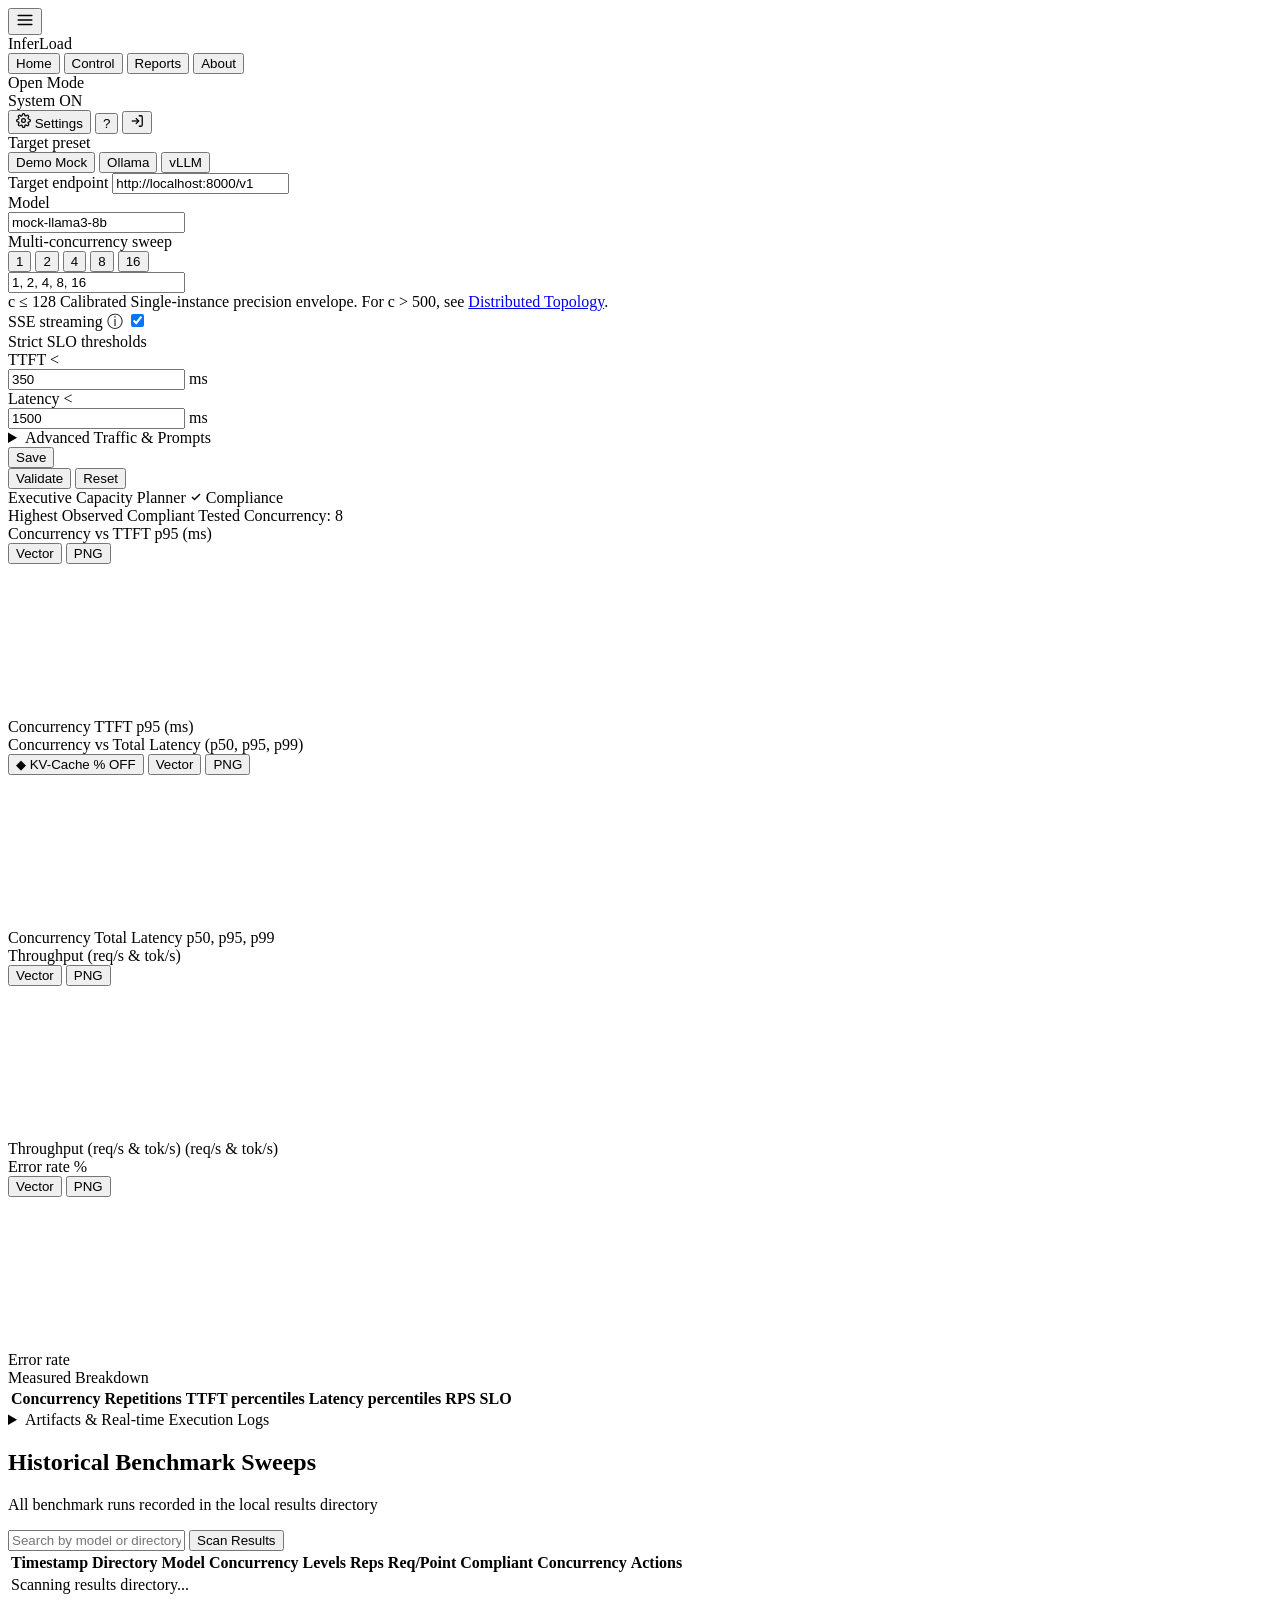
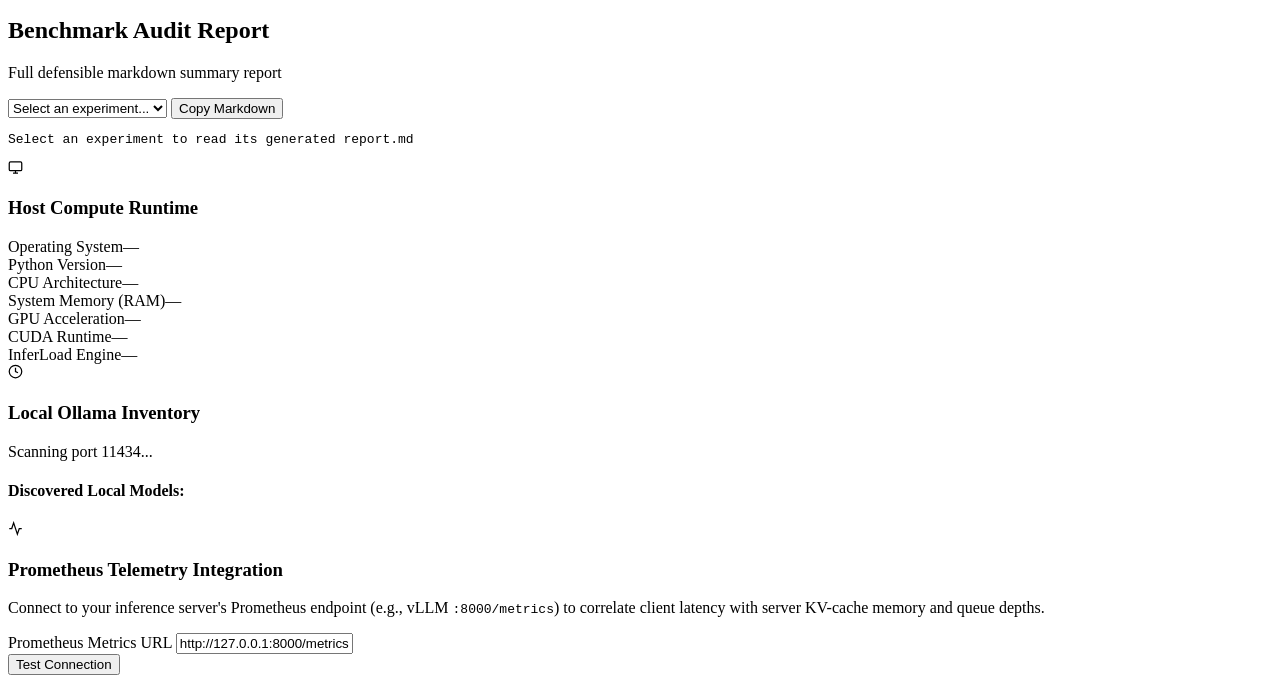
==== commit e6375249: "feat(enterprise): Fortune 500 scale architecture, live WebSocket/SSE streaming, GPU KV-cache telemet" ====
--- a/src/inferload/web_static/index.html
+++ b/src/inferload/web_static/index.html
@@ -4,6 +4,8 @@
   <meta charset="UTF-8">
   <meta name="viewport" content="width=device-width, initial-scale=1.0">
   <title>InferLoad — LLM Inference Testing &amp; Capacity Laboratory</title>
+  <link rel="icon" type="image/svg+xml" href="/static/favicon.svg">
+  <link rel="alternate icon" href="/favicon.ico">
   <link rel="stylesheet" href="/static/app.css">
   <link rel="preconnect" href="https://fonts.googleapis.com">
   <link rel="preconnect" href="https://fonts.gstatic.com" crossorigin>
@@ -31,12 +33,16 @@
     </div>
 
     <div class="header-right">
+      <div class="mockup-auth-pill" id="header-auth-pill" title="Role-Based Access Control & API Token Security">
+        <span class="auth-dot" id="header-auth-dot"></span>
+        <span class="auth-label" id="header-auth-text">Open Mode</span>
+      </div>
       <div class="mockup-system-pill" id="endpoint-pill">
         <span class="status-pulse-dot" id="header-status-dot"></span>
         <span class="system-text">System</span>
         <span class="system-status-tag">ON</span>
       </div>
-      <button type="button" class="btn-header-icon" id="btn-header-settings" title="Settings">
+      <button type="button" class="btn-header-icon" id="btn-header-settings" title="Settings & Access Control">
         <svg width="15" height="15" viewBox="0 0 24 24" fill="none" stroke="currentColor" stroke-width="2"><circle cx="12" cy="12" r="3"></circle><path d="M19.4 15a1.65 1.65 0 00.33 1.82l.06.06a2 2 0 010 2.83 2 2 0 01-2.83 0l-.06-.06a1.65 1.65 0 00-1.82-.33 1.65 1.65 0 00-1 1.51V21a2 2 0 01-4 0v-.09A1.65 1.65 0 009 19.4a1.65 1.65 0 00-1.82.33l-.06.06a2 2 0 01-2.83-2.83l.06-.06A1.65 1.65 0 004.68 15a1.65 1.65 0 00-1.51-1H3a2 2 0 010-4h.09A1.65 1.65 0 004.6 9a1.65 1.65 0 00-.33-1.82l-.06-.06a2 2 0 012.83-2.83l.06.06A1.65 1.65 0 009 4.68a1.65 1.65 0 001-1.51V3a2 2 0 014 0v.09a1.65 1.65 0 001 1.51 1.65 1.65 0 001.82-.33l.06-.06a2 2 0 012.83 2.83l-.06.06A1.65 1.65 0 0019.4 9a1.65 1.65 0 001.51 1H21a2 2 0 010 4h-.09a1.65 1.65 0 00-1.51 1z"></path></svg>
         <span>Settings</span>
       </button>
@@ -96,6 +102,10 @@
                 <button type="button" class="conc-chip" data-val="16">16</button>
               </div>
               <input type="text" id="sweep-concurrency" class="mockup-input-subtle" value="1, 2, 4, 8, 16" placeholder="1, 2, 4, 8, 16">
+              <div class="concurrency-calibration-advisory">
+                <span class="advisory-pill">c &le; 128 Calibrated</span>
+                <span class="advisory-hint">Single-instance precision envelope. For c &gt; 500, see <a href="/docs/enterprise_scaling_architecture.md" target="_blank" class="link-subtle">Distributed Topology</a>.</span>
+              </div>
             </div>
 
             <!-- SSE streaming toggle -->
@@ -288,6 +298,11 @@
               <div class="chart-card-header">
                 <span class="chart-card-title">Concurrency vs Total Latency (p50, p95, p99)</span>
                 <div class="chart-card-actions">
+                  <button type="button" class="btn-overlay-toggle" id="btn-toggle-kv-overlay" title="Overlay GPU KV-Cache Memory % on latency curve">
+                    <span class="telemetry-sparkle">◆</span>
+                    <span>KV-Cache %</span>
+                    <span class="badge-mini" id="badge-kv-overlay">OFF</span>
+                  </button>
                   <button type="button" class="chart-toggle-btn active" data-chart="latency" data-mode="canvas">Vector</button>
                   <button type="button" class="chart-toggle-btn" data-chart="latency" data-mode="img">PNG</button>
                 </div>
@@ -303,6 +318,7 @@
                 <span class="legend-item"><span class="legend-line" style="background: #38bdf8;"></span>Concurrency</span>
                 <span class="legend-item"><span class="legend-line" style="background: #10b981;"></span>Total Latency</span>
                 <span class="legend-item"><span class="legend-line" style="background: #f59e0b;"></span>p50, p95, p99</span>
+                <span class="legend-item legend-kv-item" id="legend-kv-latency" style="display: none;"><span class="legend-diamond" style="color: #a855f7;">◆</span>KV-Cache %</span>
               </div>
             </div>
 
@@ -560,6 +576,21 @@
         </div>
 
         <div class="modal-section">
+          <div class="modal-section-header">
+            <h4>Enterprise Security &amp; RBAC</h4>
+            <span class="badge-mini" id="modal-auth-badge">Open Access</span>
+          </div>
+          <div class="modal-field">
+            <label for="setting-auth-token">InferLoad API Bearer Token</label>
+            <div class="input-with-action">
+              <input type="password" id="setting-auth-token" class="mockup-input" placeholder="Bearer token for benchmark execution and validation">
+              <button type="button" class="btn-sidebar-subtle" id="btn-toggle-token-visibility">Show</button>
+            </div>
+            <span id="auth-status-hint" class="setting-hint">Protects mutation endpoints against unauthorized runs when hosted in public cloud clusters.</span>
+          </div>
+        </div>
+
+        <div class="modal-section">
           <h4>Visual Engine &amp; Canvas Rendering</h4>
           <div class="modal-field-grid">
             <div class="modal-field">
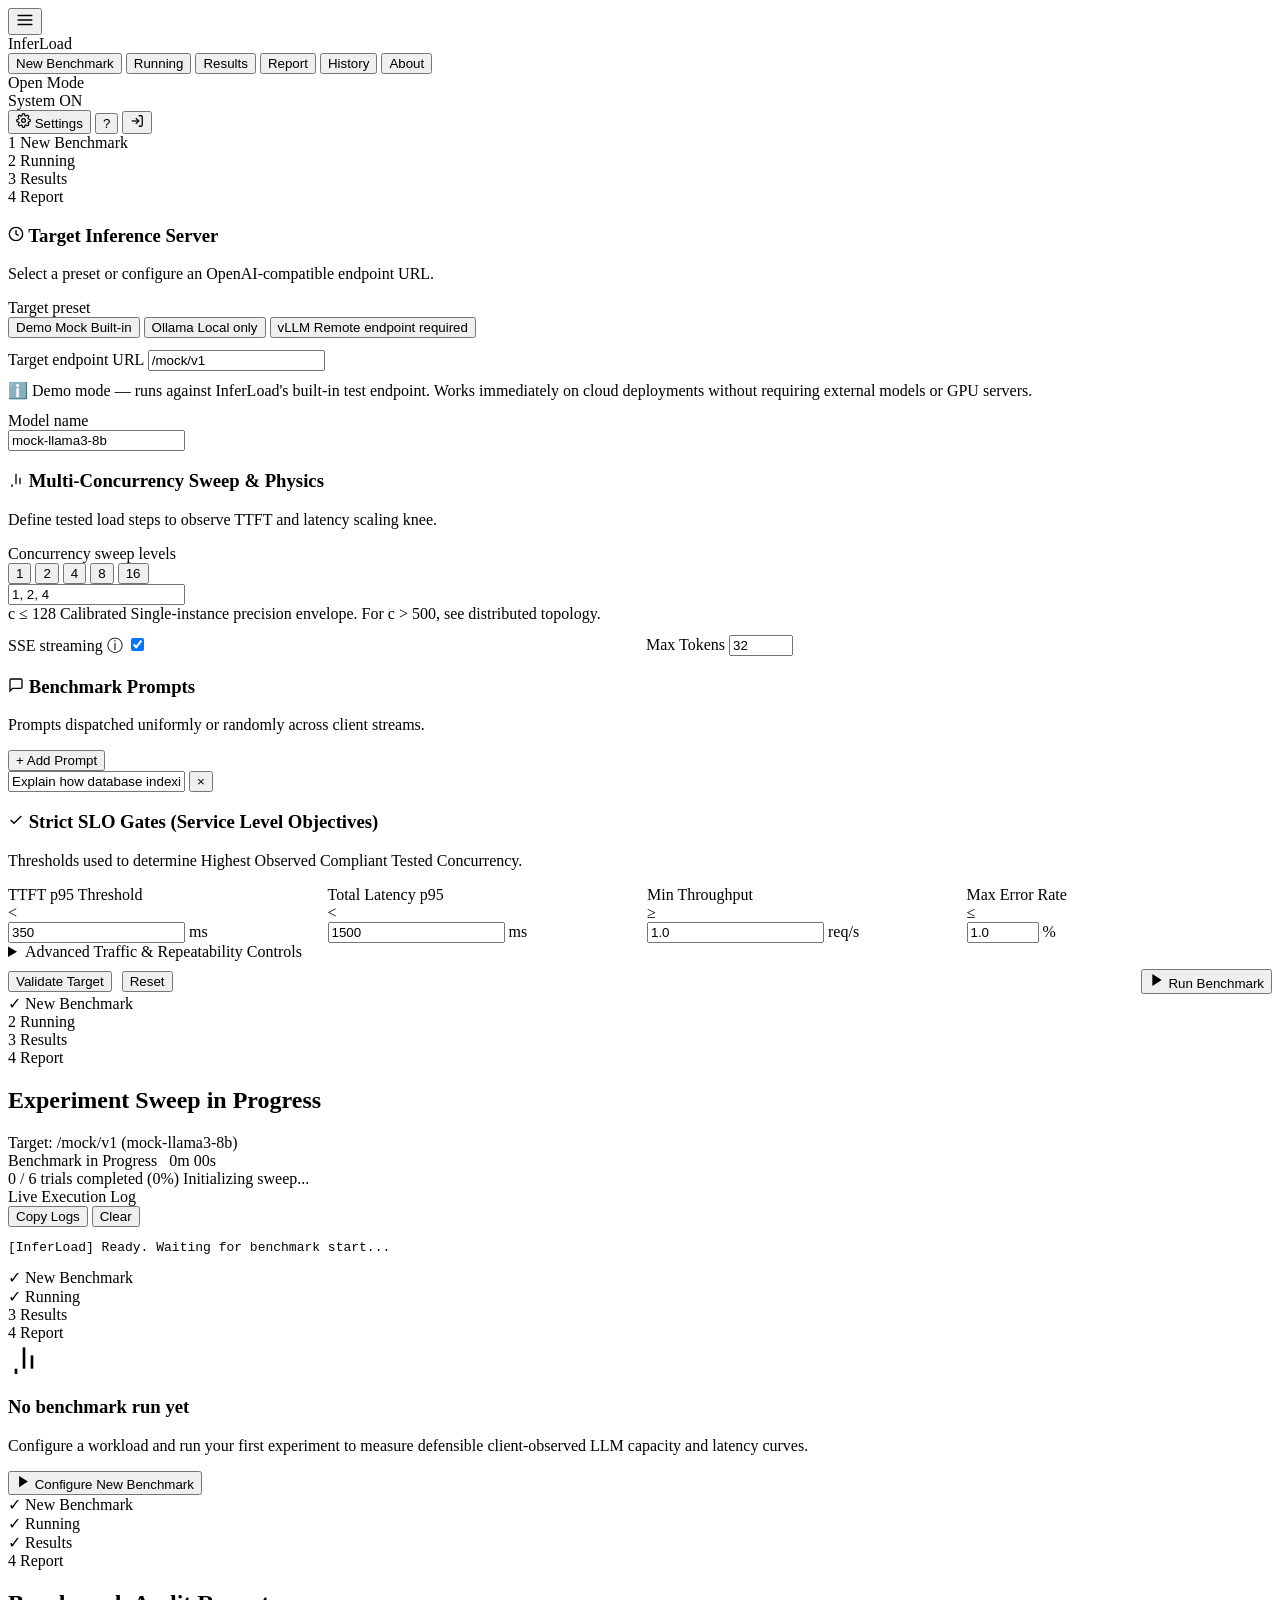
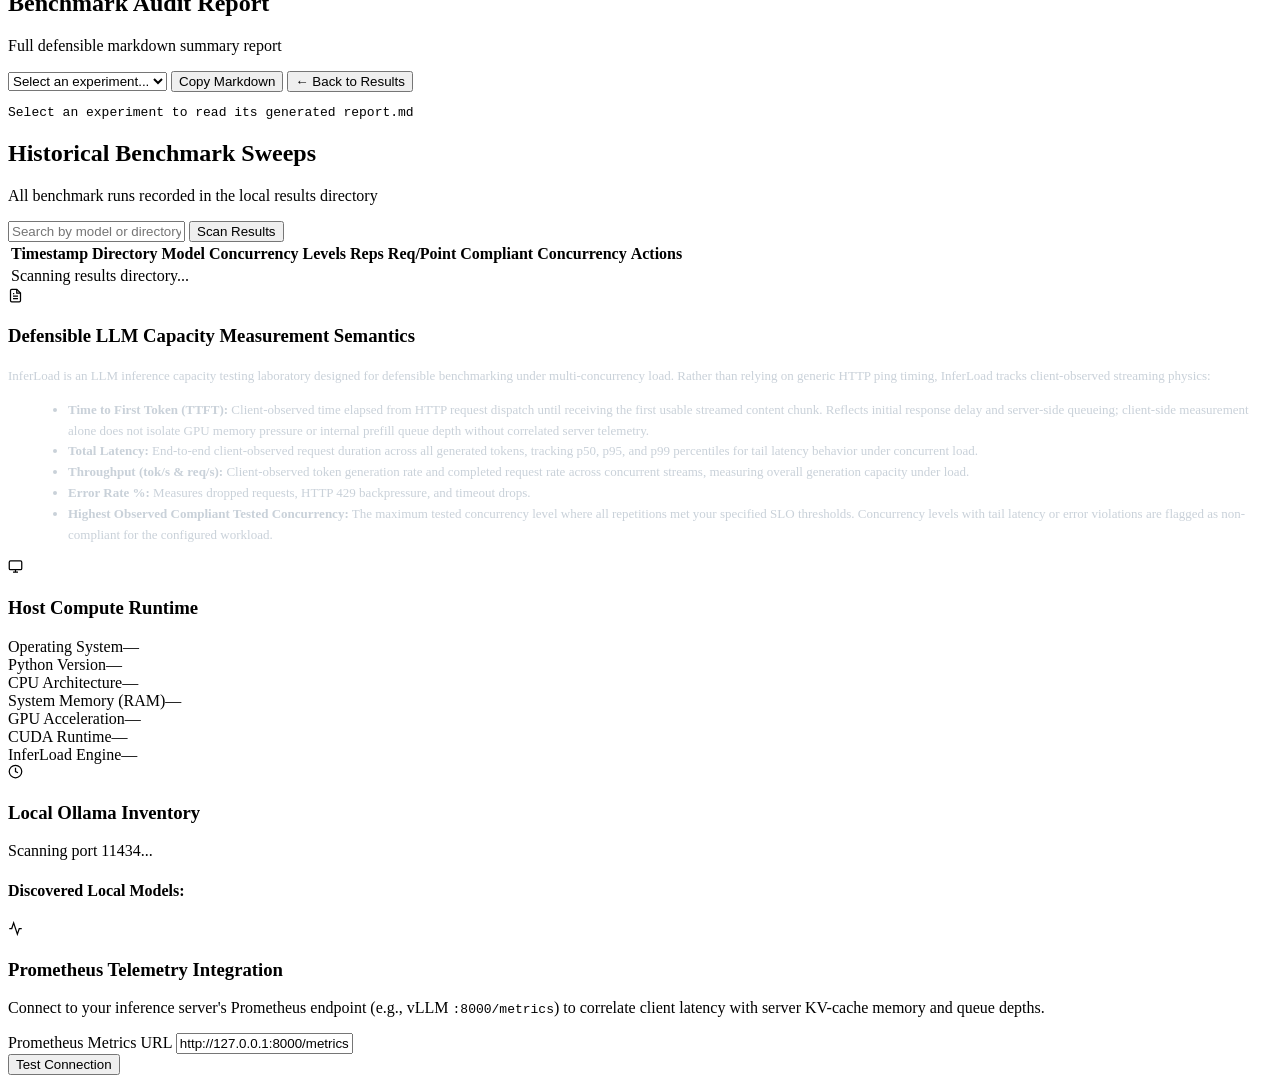
==== commit 20591acc: "fix(ui): staged workflow journey, defensible measurement semantics, and cloud demo mock resolution" ====
--- a/src/inferload/web_static/index.html
+++ b/src/inferload/web_static/index.html
@@ -13,7 +13,6 @@
 </head>
 <body>
   <!-- ===== TOP HEADER NAVIGATION BAR ===== -->
-  <!-- ===== TOP HEADER NAVIGATION BAR (MOCKUP ALIGNED) ===== -->
   <header class="app-header">
     <div class="header-left">
       <button type="button" class="btn-hamburger" id="btn-toggle-sidebar" title="Toggle Navigation">
@@ -23,12 +22,18 @@
         <span class="brand-title">InferLoad</span>
       </div>
 
-      <!-- Main Navigation Tabs -->
+      <!-- Main Navigation Tabs: Staged Journey + History/About -->
       <nav class="nav-mockup-tabs" aria-label="Main Navigation">
-        <button type="button" class="nav-tab active" data-tab="tab-studio" id="nav-tab-studio">Home</button>
-        <button type="button" class="nav-tab" data-tab="tab-history" id="nav-tab-history">Control</button>
-        <button type="button" class="nav-tab" data-tab="tab-reports" id="nav-tab-reports">Reports</button>
-        <button type="button" class="nav-tab" data-tab="tab-env" id="nav-tab-env">About</button>
+        <button type="button" class="nav-tab active" data-tab="tab-new" id="nav-tab-new">New Benchmark</button>
+        <button type="button" class="nav-tab" data-tab="tab-running" id="nav-tab-running">
+          <span class="pulse-indicator" id="nav-running-pulse" style="display: none;"></span>
+          Running
+        </button>
+        <button type="button" class="nav-tab" data-tab="tab-results" id="nav-tab-results">Results</button>
+        <button type="button" class="nav-tab" data-tab="tab-reports" id="nav-tab-reports">Report</button>
+        <span class="nav-divider"></span>
+        <button type="button" class="nav-tab" data-tab="tab-history" id="nav-tab-history">History</button>
+        <button type="button" class="nav-tab" data-tab="tab-about" id="nav-tab-about">About</button>
       </nav>
     </div>
 
@@ -57,370 +62,642 @@
   <main class="app-canvas">
 
     <!-- ========================================================
-         VIEW 1: UNIFIED BENCHMARK & CAPACITY CONSOLE (MOCKUP EXACT)
+         STAGE 1: NEW BENCHMARK
          ======================================================== -->
-    <section class="view-panel active" id="tab-studio">
-      <div class="mockup-grid-layout">
-        
-        <!-- LEFT CONTROL DECK -->
-        <aside class="mockup-sidebar">
-          <form id="benchmark-form" class="mockup-form" autocomplete="off">
+    <section class="view-panel active" id="tab-new">
+      <div class="workflow-stepper">
+        <div class="stepper-step active" data-step="tab-new">
+          <span class="step-num">1</span>
+          <span class="step-title">New Benchmark</span>
+        </div>
+        <div class="stepper-connector"></div>
+        <div class="stepper-step" data-step="tab-running">
+          <span class="step-num">2</span>
+          <span class="step-title">Running</span>
+        </div>
+        <div class="stepper-connector"></div>
+        <div class="stepper-step" data-step="tab-results">
+          <span class="step-num">3</span>
+          <span class="step-title">Results</span>
+        </div>
+        <div class="stepper-connector"></div>
+        <div class="stepper-step" data-step="tab-reports">
+          <span class="step-num">4</span>
+          <span class="step-title">Report</span>
+        </div>
+      </div>
+
+      <div class="new-benchmark-container">
+        <form id="benchmark-form" class="mockup-form" autocomplete="off">
+          <div class="new-benchmark-cards-grid">
             
-            <!-- Quick Presets -->
-            <div class="sidebar-group">
-              <span class="group-title">Target preset</span>
-              <div class="preset-pill-row">
-                <button type="button" class="preset-pill-btn active" id="preset-mock">Demo Mock</button>
-                <button type="button" class="preset-pill-btn" id="preset-ollama">Ollama</button>
-                <button type="button" class="preset-pill-btn" id="preset-vllm">vLLM</button>
-              </div>
-            </div>
-
-            <!-- Target endpoint -->
-            <div class="sidebar-group">
-              <label for="target-base-url" class="group-title">Target endpoint</label>
-              <input type="text" id="target-base-url" class="mockup-input" value="http://localhost:8000/v1" placeholder="http://localhost:8000/v1" required>
-            </div>
-
-            <!-- Model -->
-            <div class="sidebar-group">
-              <label for="target-model" class="group-title">Model</label>
-              <div class="autocomplete-wrap">
-                <input type="text" id="target-model" class="mockup-input" value="mock-llama3-8b" placeholder="LLM model" required>
-                <div class="dropdown-popover" id="model-dropdown"></div>
-              </div>
-            </div>
-
-            <!-- Multi-concurrency sweep -->
-            <div class="sidebar-group">
-              <label for="sweep-concurrency" class="group-title">Multi-concurrency sweep</label>
-              <div class="concurrency-chips-bar" id="sweep-preset-chips">
-                <button type="button" class="conc-chip" data-val="1">1</button>
-                <button type="button" class="conc-chip" data-val="2">2</button>
-                <button type="button" class="conc-chip active" data-val="4">4</button>
-                <button type="button" class="conc-chip" data-val="8">8</button>
-                <button type="button" class="conc-chip" data-val="16">16</button>
-              </div>
-              <input type="text" id="sweep-concurrency" class="mockup-input-subtle" value="1, 2, 4, 8, 16" placeholder="1, 2, 4, 8, 16">
-              <div class="concurrency-calibration-advisory">
-                <span class="advisory-pill">c &le; 128 Calibrated</span>
-                <span class="advisory-hint">Single-instance precision envelope. For c &gt; 500, see <a href="/docs/enterprise_scaling_architecture.md" target="_blank" class="link-subtle">Distributed Topology</a>.</span>
-              </div>
-            </div>
-
-            <!-- SSE streaming toggle -->
-            <div class="sidebar-group">
-              <div class="toggle-row-labeled">
-                <span class="group-title">SSE streaming <span class="info-circle" title="Stream response tokens via Server-Sent Events (SSE)">ⓘ</span></span>
-                <label class="mockup-switch">
-                  <input type="checkbox" id="workload-stream" checked>
-                  <span class="mockup-slider"></span>
-                </label>
-              </div>
-            </div>
-
-            <!-- Strict SLO thresholds -->
-            <div class="sidebar-group">
-              <span class="group-title">Strict SLO thresholds</span>
-              <div class="slo-inline-row">
-                <span class="slo-tag">TTFT &lt;</span>
-                <div class="slo-input-wrap">
-                  <input type="number" id="slo-ttft" value="350" min="1" step="50" class="slo-input">
-                  <span class="slo-unit">ms</span>
-                </div>
-              </div>
-              <div class="slo-inline-row">
-                <span class="slo-tag">Latency &lt;</span>
-                <div class="slo-input-wrap">
-                  <input type="number" id="slo-latency" value="1500" min="1" step="50" class="slo-input">
-                  <span class="slo-unit">ms</span>
-                </div>
-              </div>
-            </div>
-
-            <!-- Collapsible Advanced Settings -->
-            <details class="sidebar-advanced">
-              <summary>Advanced Traffic &amp; Prompts</summary>
-              <div class="advanced-body">
+            <!-- Card 1: Target Endpoint & Presets -->
+            <div class="config-card">
+              <div class="config-card-header">
+                <div>
+                  <h3 class="config-card-title">
+                    <svg width="16" height="16" viewBox="0 0 24 24" fill="none" stroke="currentColor" stroke-width="2"><circle cx="12" cy="12" r="10"></circle><polyline points="12 6 12 12 16 14"></polyline></svg>
+                    Target Inference Server
+                  </h3>
+                  <p class="config-card-desc">Select a preset or configure an OpenAI-compatible endpoint URL.</p>
+                </div>
+              </div>
+
+              <div class="sidebar-group">
+                <span class="group-title">Target preset</span>
+                <div class="preset-pill-row">
+                  <button type="button" class="preset-pill-btn active" id="preset-mock" data-preset="mock">
+                    <span>Demo Mock</span>
+                    <span class="preset-pill-tag">Built-in</span>
+                  </button>
+                  <button type="button" class="preset-pill-btn" id="preset-ollama" data-preset="ollama">
+                    <span>Ollama</span>
+                    <span class="preset-pill-tag tag-amber">Local only</span>
+                  </button>
+                  <button type="button" class="preset-pill-btn" id="preset-vllm" data-preset="vllm">
+                    <span>vLLM</span>
+                    <span class="preset-pill-tag tag-blue">Remote endpoint required</span>
+                  </button>
+                </div>
+              </div>
+
+              <div class="sidebar-group" style="margin-top: 12px;">
+                <label for="target-base-url" class="group-title">Target endpoint URL</label>
+                <input type="text" id="target-base-url" class="mockup-input" value="/mock/v1" placeholder="/mock/v1" required>
+              </div>
+
+              <!-- Dynamic Advisory Banner for Cloud / Local Endpoint Clarity -->
+              <div class="endpoint-advisory-box mock" id="endpoint-advisory" style="margin-top: 10px;">
+                <span class="info-icon">ℹ️</span>
+                <span id="endpoint-advisory-text">Demo mode — runs against InferLoad's built-in test endpoint. Works immediately on cloud deployments without requiring external models or GPU servers.</span>
+              </div>
+
+              <div class="sidebar-group" style="margin-top: 12px;">
+                <label for="target-model" class="group-title">Model name</label>
+                <div class="autocomplete-wrap">
+                  <input type="text" id="target-model" class="mockup-input" value="mock-llama3-8b" placeholder="LLM model (e.g. mock-llama3-8b, qwen2.5:0.5b)" required>
+                  <div class="dropdown-popover" id="model-dropdown"></div>
+                </div>
+              </div>
+            </div>
+
+            <!-- Card 2: Multi-Concurrency Sweep & Workload -->
+            <div class="config-card">
+              <div class="config-card-header">
+                <div>
+                  <h3 class="config-card-title">
+                    <svg width="16" height="16" viewBox="0 0 24 24" fill="none" stroke="currentColor" stroke-width="2"><path d="M18 20V10"></path><path d="M12 20V4"></path><path d="M6 20v14"></path></svg>
+                    Multi-Concurrency Sweep &amp; Physics
+                  </h3>
+                  <p class="config-card-desc">Define tested load steps to observe TTFT and latency scaling knee.</p>
+                </div>
+              </div>
+
+              <div class="sidebar-group">
+                <label for="sweep-concurrency" class="group-title">Concurrency sweep levels</label>
+                <div class="concurrency-chips-bar" id="sweep-preset-chips">
+                  <button type="button" class="conc-chip active" data-val="1">1</button>
+                  <button type="button" class="conc-chip active" data-val="2">2</button>
+                  <button type="button" class="conc-chip active" data-val="4">4</button>
+                  <button type="button" class="conc-chip" data-val="8">8</button>
+                  <button type="button" class="conc-chip" data-val="16">16</button>
+                </div>
+                <input type="text" id="sweep-concurrency" class="mockup-input-subtle" value="1, 2, 4" placeholder="1, 2, 4">
+                <div class="concurrency-calibration-advisory">
+                  <span class="advisory-pill">c &le; 128 Calibrated</span>
+                  <span class="advisory-hint">Single-instance precision envelope. For c &gt; 500, see distributed topology.</span>
+                </div>
+              </div>
+
+              <div style="display: grid; grid-template-columns: 1fr 1fr; gap: 12px; margin-top: 12px;">
                 <div class="sidebar-group">
-                  <label for="sweep-repetitions" class="group-title">Reps / Point</label>
-                  <input type="number" id="sweep-repetitions" class="mockup-input" value="2" min="1" max="10">
-                </div>
-                <div class="sidebar-group">
-                  <label for="sweep-requests" class="group-title">Reqs / Point</label>
-                  <input type="number" id="sweep-requests" class="mockup-input" value="5" min="1" max="200">
+                  <div class="toggle-row-labeled">
+                    <span class="group-title">SSE streaming <span class="info-circle" title="Stream response tokens via Server-Sent Events to capture TTFT">ⓘ</span></span>
+                    <label class="mockup-switch">
+                      <input type="checkbox" id="workload-stream" checked>
+                      <span class="mockup-slider"></span>
+                    </label>
+                  </div>
                 </div>
                 <div class="sidebar-group">
                   <label for="workload-max-tokens" class="group-title">Max Tokens</label>
                   <input type="number" id="workload-max-tokens" class="mockup-input" value="32" min="1" max="4096">
                 </div>
+              </div>
+            </div>
+
+            <!-- Card 3: Prompts -->
+            <div class="config-card">
+              <div class="config-card-header">
+                <div>
+                  <h3 class="config-card-title">
+                    <svg width="16" height="16" viewBox="0 0 24 24" fill="none" stroke="currentColor" stroke-width="2"><path d="M21 15a2 2 0 01-2 2H7l-4 4V5a2 2 0 012-2h14a2 2 0 012 2z"></path></svg>
+                    Benchmark Prompts
+                  </h3>
+                  <p class="config-card-desc">Prompts dispatched uniformly or randomly across client streams.</p>
+                </div>
+                <button type="button" class="btn-subtle-add" id="btn-add-prompt">+ Add Prompt</button>
+              </div>
+
+              <div id="prompts-container" class="prompts-stack">
+                <div class="prompt-item">
+                  <input type="text" class="prompt-text-input" value="Explain how database indexing optimizes search latency." required>
+                  <button type="button" class="btn-del-prompt" title="Remove">&times;</button>
+                </div>
+              </div>
+            </div>
+
+            <!-- Card 4: Strict SLO Gates -->
+            <div class="config-card">
+              <div class="config-card-header">
+                <div>
+                  <h3 class="config-card-title">
+                    <svg width="16" height="16" viewBox="0 0 24 24" fill="none" stroke="currentColor" stroke-width="2"><polyline points="20 6 9 17 4 12"></polyline></svg>
+                    Strict SLO Gates (Service Level Objectives)
+                  </h3>
+                  <p class="config-card-desc">Thresholds used to determine Highest Observed Compliant Tested Concurrency.</p>
+                </div>
+              </div>
+
+              <div style="display: grid; grid-template-columns: repeat(auto-fit, minmax(180px, 1fr)); gap: 14px;">
                 <div class="sidebar-group">
-                  <label for="workload-temperature" class="group-title">Temperature</label>
-                  <input type="number" id="workload-temperature" class="mockup-input" value="0.0" min="0" max="2" step="0.1">
-                </div>
+                  <label for="slo-ttft" class="group-title">TTFT p95 Threshold</label>
+                  <div class="slo-inline-row">
+                    <span class="slo-tag">&lt;</span>
+                    <div class="slo-input-wrap">
+                      <input type="number" id="slo-ttft" value="350" min="1" step="50" class="slo-input">
+                      <span class="slo-unit">ms</span>
+                    </div>
+                  </div>
+                </div>
+
                 <div class="sidebar-group">
-                  <label for="workload-seed" class="group-title">Seed</label>
-                  <input type="number" id="workload-seed" class="mockup-input" value="42">
-                </div>
+                  <label for="slo-latency" class="group-title">Total Latency p95</label>
+                  <div class="slo-inline-row">
+                    <span class="slo-tag">&lt;</span>
+                    <div class="slo-input-wrap">
+                      <input type="number" id="slo-latency" value="1500" min="1" step="50" class="slo-input">
+                      <span class="slo-unit">ms</span>
+                    </div>
+                  </div>
+                </div>
+
                 <div class="sidebar-group">
-                  <label for="exec-warmup" class="group-title">Warmup Requests</label>
-                  <input type="number" id="exec-warmup" class="mockup-input" value="1" min="0" max="20">
-                </div>
+                  <label for="slo-throughput" class="group-title">Min Throughput</label>
+                  <div class="slo-inline-row">
+                    <span class="slo-tag">&ge;</span>
+                    <div class="slo-input-wrap">
+                      <input type="number" id="slo-throughput" value="1.0" min="0.1" step="0.5" class="slo-input">
+                      <span class="slo-unit">req/s</span>
+                    </div>
+                  </div>
+                </div>
+
                 <div class="sidebar-group">
-                  <label for="slo-throughput" class="group-title">Min Throughput (req/s)</label>
-                  <input type="number" id="slo-throughput" class="mockup-input" value="1.0" min="0.1" step="0.5">
-                </div>
-                <div class="sidebar-group">
-                  <label for="slo-error" class="group-title">Max Error Rate (%)</label>
-                  <input type="number" id="slo-error" class="mockup-input" value="1.0" min="0" max="100" step="0.5">
-                </div>
-                <div class="sidebar-group">
-                  <label for="target-timeout" class="group-title">Request Timeout (s)</label>
-                  <input type="number" id="target-timeout" class="mockup-input" value="60" min="5" step="5">
-                </div>
-                <div class="sidebar-group">
-                  <label for="target-api-key" class="group-title">API Key (optional)</label>
-                  <input type="password" id="target-api-key" class="mockup-input" placeholder="Bearer token">
-                </div>
-                <div class="sidebar-group">
-                  <label for="arrival-mode" class="group-title">Arrival Mode</label>
-                  <select id="arrival-mode" class="mockup-input">
-                    <option value="closed" selected>Closed-loop</option>
-                    <option value="rate">Open-loop</option>
-                  </select>
-                </div>
-                <div class="sidebar-group" id="open-loop-rate-group" style="display: none;">
-                  <label for="arrival-rate" class="group-title">Target Arrival Rate (req/s)</label>
-                  <input type="number" id="arrival-rate" class="mockup-input" value="2.0" min="0.1" step="0.5">
-                </div>
-                <div class="sidebar-group">
-                  <div class="group-title-row">
-                    <span class="group-title">Benchmark Prompts</span>
-                    <button type="button" class="btn-subtle-add" id="btn-add-prompt">+ Add</button>
-                  </div>
-                  <div id="prompts-container" class="prompts-stack">
-                    <div class="prompt-item">
-                      <input type="text" class="prompt-text-input" value="Explain how database indexing optimizes search latency." required>
-                      <button type="button" class="btn-del-prompt" title="Remove">&times;</button>
+                  <label for="slo-error" class="group-title">Max Error Rate</label>
+                  <div class="slo-inline-row">
+                    <span class="slo-tag">&le;</span>
+                    <div class="slo-input-wrap">
+                      <input type="number" id="slo-error" value="1.0" min="0" max="100" step="0.5" class="slo-input">
+                      <span class="slo-unit">%</span>
                     </div>
                   </div>
                 </div>
               </div>
+            </div>
+
+            <!-- Card 5: Advanced Traffic & Execution -->
+            <details class="sidebar-advanced config-card">
+              <summary class="config-card-title" style="cursor: pointer;">
+                <span>Advanced Traffic &amp; Repeatability Controls</span>
+              </summary>
+              <div class="advanced-body" style="margin-top: 14px;">
+                <div style="display: grid; grid-template-columns: repeat(auto-fit, minmax(180px, 1fr)); gap: 14px;">
+                  <div class="sidebar-group">
+                    <label for="sweep-repetitions" class="group-title">Reps / Point</label>
+                    <input type="number" id="sweep-repetitions" class="mockup-input" value="2" min="1" max="10">
+                  </div>
+                  <div class="sidebar-group">
+                    <label for="sweep-requests" class="group-title">Reqs / Point</label>
+                    <input type="number" id="sweep-requests" class="mockup-input" value="5" min="1" max="200">
+                  </div>
+                  <div class="sidebar-group">
+                    <label for="exec-warmup" class="group-title">Warmup Requests</label>
+                    <input type="number" id="exec-warmup" class="mockup-input" value="1" min="0" max="20">
+                  </div>
+                  <div class="sidebar-group">
+                    <label for="workload-temperature" class="group-title">Temperature</label>
+                    <input type="number" id="workload-temperature" class="mockup-input" value="0.0" min="0" max="2" step="0.1">
+                  </div>
+                  <div class="sidebar-group">
+                    <label for="workload-seed" class="group-title">Seed</label>
+                    <input type="number" id="workload-seed" class="mockup-input" value="42">
+                  </div>
+                  <div class="sidebar-group">
+                    <label for="target-timeout" class="group-title">Request Timeout (s)</label>
+                    <input type="number" id="target-timeout" class="mockup-input" value="60" min="5" step="5">
+                  </div>
+                  <div class="sidebar-group">
+                    <label for="target-api-key" class="group-title">API Key (optional)</label>
+                    <input type="password" id="target-api-key" class="mockup-input" placeholder="Bearer token">
+                  </div>
+                  <div class="sidebar-group">
+                    <label for="arrival-mode" class="group-title">Arrival Mode</label>
+                    <select id="arrival-mode" class="mockup-input">
+                      <option value="closed" selected>Closed-loop</option>
+                      <option value="rate">Open-loop</option>
+                    </select>
+                  </div>
+                  <div class="sidebar-group" id="open-loop-rate-group" style="display: none;">
+                    <label for="arrival-rate" class="group-title">Target Arrival Rate (req/s)</label>
+                    <input type="number" id="arrival-rate" class="mockup-input" value="2.0" min="0.1" step="0.5">
+                  </div>
+                </div>
+              </div>
             </details>
 
-            <!-- Prominent Blue Action Button (matches mockup) -->
-            <button type="submit" class="btn-mockup-blue" id="btn-run">
-              <span id="btn-run-text">Save</span>
-            </button>
-
-            <!-- Secondary Actions -->
-            <div class="sidebar-secondary-btns">
-              <button type="button" class="btn-sidebar-subtle" id="btn-validate">Validate</button>
-              <button type="button" class="btn-sidebar-subtle" id="btn-reset">Reset</button>
+            <!-- Card 6: Action Deck -->
+            <div style="display: flex; align-items: center; justify-content: space-between; flex-wrap: wrap; gap: 14px; margin-top: 8px;">
+              <div style="display: flex; gap: 10px;">
+                <button type="button" class="btn-sidebar-subtle" id="btn-validate">Validate Target</button>
+                <button type="button" class="btn-sidebar-subtle" id="btn-reset">Reset</button>
+              </div>
+
+              <button type="submit" class="btn-mockup-blue btn-action-large" id="btn-run">
+                <svg width="16" height="16" viewBox="0 0 24 24" fill="currentColor"><polygon points="5 3 19 12 5 21 5 3"></polygon></svg>
+                <span id="btn-run-text">Run Benchmark</span>
+              </button>
             </div>
 
             <!-- Feedback -->
             <div id="validation-banner" class="banner-feedback" style="display: none;"></div>
-          </form>
-        </aside>
-
-        <!-- RIGHT MAIN TELEMETRY & RESULTS DECK (MOCKUP EXACT) -->
-        <main class="mockup-main">
-          
-          <!-- Live Execution Banner (Active only during runs) -->
-          <div class="live-execution-banner" id="progress-card" style="display: none;">
-            <div class="live-exec-header">
-              <div class="live-status-chip">
-                <span class="status-pulse-dot" style="background:#8b5cf6;"></span>
-                <span id="execution-status-text">Benchmark in Progress</span>
-              </div>
-              <span class="live-timer" id="progress-timer">0m 00s</span>
-            </div>
-            <div class="hud-progress-track">
-              <div class="hud-progress-fill" id="progress-bar-fill" style="width: 0%;"></div>
-            </div>
-            <div class="hud-progress-meta">
-              <span id="progress-trials">0 / 0 trials completed</span>
-              <span id="progress-trial-id" class="badge-trial-id">Initializing...</span>
-            </div>
-          </div>
-
-          <!-- Error Alert Banner -->
-          <div class="monitor-error-card" id="error-card" style="display: none;">
-            <div class="error-header-bar">
-              <span class="error-title">Execution Error</span>
-              <button type="button" class="btn-dismiss-err" id="btn-dismiss-error">&times;</button>
-            </div>
-            <p class="error-detail-msg" id="error-card-msg"></p>
-          </div>
-
-          <!-- 1. Executive Capacity Planner Card -->
-          <div class="mockup-capacity-card" id="capacity-hero">
-            <div class="capacity-card-top">
-              <span class="capacity-card-title">Executive Capacity Planner</span>
-              <span class="badge-compliance-pill compliant" id="hero-capacity-badge">
-                <svg width="12" height="12" viewBox="0 0 24 24" fill="none" stroke="currentColor" stroke-width="3"><polyline points="20 6 9 17 4 12"></polyline></svg>
-                <span>Compliance</span>
-              </span>
-            </div>
-            <div class="capacity-card-body">
-              <span class="capacity-statement">Highest Observed Compliant Tested Concurrency:</span>
-              <span class="capacity-number-badge" id="hero-capacity-value">8</span>
-            </div>
-          </div>
-
-          <!-- 2. Performance Scaling Curves (2x2 Grid matching mockup) -->
-          <div class="mockup-charts-grid" id="plots-grid">
-            <!-- Curve 1: TTFT p95 -->
-            <div class="mockup-chart-card" id="card-plot-ttft" data-metric="ttft">
-              <div class="chart-card-header">
-                <span class="chart-card-title">Concurrency vs TTFT p95 (ms)</span>
-                <div class="chart-card-actions">
-                  <button type="button" class="chart-toggle-btn active" data-chart="ttft" data-mode="canvas">Vector</button>
-                  <button type="button" class="chart-toggle-btn" data-chart="ttft" data-mode="img">PNG</button>
-                </div>
-              </div>
-              <div class="chart-canvas-wrapper" id="wrap-plot-ttft">
-                <canvas id="canvas-plot-ttft" class="interactive-chart-canvas"></canvas>
-                <div class="chart-img-wrapper" id="img-wrap-ttft" style="display: none;">
-                  <img id="plot-ttft" class="chart-image" alt="TTFT Scaling Plot">
-                </div>
-                <div class="chart-tooltip" id="tooltip-plot-ttft"></div>
-              </div>
-              <div class="chart-mockup-legend">
-                <span class="legend-item"><span class="legend-line" style="background: #10b981;"></span>Concurrency</span>
-                <span class="legend-item"><span class="legend-line" style="background: #34d399;"></span>TTFT p95 (ms)</span>
-              </div>
-            </div>
-
-            <!-- Curve 2: Total Latency -->
-            <div class="mockup-chart-card" id="card-plot-latency" data-metric="latency">
-              <div class="chart-card-header">
-                <span class="chart-card-title">Concurrency vs Total Latency (p50, p95, p99)</span>
-                <div class="chart-card-actions">
-                  <button type="button" class="btn-overlay-toggle" id="btn-toggle-kv-overlay" title="Overlay GPU KV-Cache Memory % on latency curve">
-                    <span class="telemetry-sparkle">◆</span>
-                    <span>KV-Cache %</span>
-                    <span class="badge-mini" id="badge-kv-overlay">OFF</span>
-                  </button>
-                  <button type="button" class="chart-toggle-btn active" data-chart="latency" data-mode="canvas">Vector</button>
-                  <button type="button" class="chart-toggle-btn" data-chart="latency" data-mode="img">PNG</button>
-                </div>
-              </div>
-              <div class="chart-canvas-wrapper" id="wrap-plot-latency">
-                <canvas id="canvas-plot-latency" class="interactive-chart-canvas"></canvas>
-                <div class="chart-img-wrapper" id="img-wrap-latency" style="display: none;">
-                  <img id="plot-latency" class="chart-image" alt="Total Latency Plot">
-                </div>
-                <div class="chart-tooltip" id="tooltip-plot-latency"></div>
-              </div>
-              <div class="chart-mockup-legend">
-                <span class="legend-item"><span class="legend-line" style="background: #38bdf8;"></span>Concurrency</span>
-                <span class="legend-item"><span class="legend-line" style="background: #10b981;"></span>Total Latency</span>
-                <span class="legend-item"><span class="legend-line" style="background: #f59e0b;"></span>p50, p95, p99</span>
-                <span class="legend-item legend-kv-item" id="legend-kv-latency" style="display: none;"><span class="legend-diamond" style="color: #a855f7;">◆</span>KV-Cache %</span>
-              </div>
-            </div>
-
-            <!-- Curve 3: Throughput (with Saturation Inflection) -->
-            <div class="mockup-chart-card" id="card-plot-throughput" data-metric="throughput">
-              <div class="chart-card-header">
-                <span class="chart-card-title">Throughput (req/s &amp; tok/s)</span>
-                <div class="chart-card-actions">
-                  <button type="button" class="chart-toggle-btn active" data-chart="throughput" data-mode="canvas">Vector</button>
-                  <button type="button" class="chart-toggle-btn" data-chart="throughput" data-mode="img">PNG</button>
-                </div>
-              </div>
-              <div class="chart-canvas-wrapper" id="wrap-plot-throughput">
-                <canvas id="canvas-plot-throughput" class="interactive-chart-canvas"></canvas>
-                <div class="chart-img-wrapper" id="img-wrap-throughput" style="display: none;">
-                  <img id="plot-throughput" class="chart-image" alt="Throughput Plot">
-                </div>
-                <div class="chart-tooltip" id="tooltip-plot-throughput"></div>
-              </div>
-              <div class="chart-mockup-legend">
-                <span class="legend-item"><span class="legend-line" style="background: #10b981;"></span>Throughput (req/s &amp; tok/s)</span>
-                <span class="legend-item"><span class="legend-line" style="background: #38bdf8;"></span>(req/s &amp; tok/s)</span>
-              </div>
-            </div>
-
-            <!-- Curve 4: Error Rate % -->
-            <div class="mockup-chart-card" id="card-plot-errors" data-metric="errors">
-              <div class="chart-card-header">
-                <span class="chart-card-title">Error rate %</span>
-                <div class="chart-card-actions">
-                  <button type="button" class="chart-toggle-btn active" data-chart="errors" data-mode="canvas">Vector</button>
-                  <button type="button" class="chart-toggle-btn" data-chart="errors" data-mode="img">PNG</button>
-                </div>
-              </div>
-              <div class="chart-canvas-wrapper" id="wrap-plot-errors">
-                <canvas id="canvas-plot-errors" class="interactive-chart-canvas"></canvas>
-                <div class="chart-img-wrapper" id="img-wrap-errors" style="display: none;">
-                  <img id="plot-errors" class="chart-image" alt="Error Rate Plot">
-                </div>
-                <div class="chart-tooltip" id="tooltip-plot-errors"></div>
-              </div>
-              <div class="chart-mockup-legend">
-                <span class="legend-item"><span class="legend-line" style="background: #10b981;"></span>Error rate</span>
-              </div>
-            </div>
-          </div>
-
-          <!-- Saturation Notice Card (if saturation was found) -->
-          <div class="saturation-card" id="saturation-section" style="display: none; margin-top: 16px;">
-            <div class="saturation-badge">Saturation Behavior Detected</div>
-            <div id="saturation-findings" class="saturation-details"></div>
-          </div>
-
-          <!-- 3. Measured Breakdown Table -->
-          <div class="mockup-table-card">
-            <div class="table-card-top">
-              <span class="table-card-heading">Measured Breakdown</span>
-            </div>
-            <div class="data-table-scroll">
-              <table class="mockup-data-table" id="table-breakdown">
-                <thead>
-                  <tr>
-                    <th>Concurrency</th>
-                    <th>Repetitions</th>
-                    <th>TTFT percentiles</th>
-                    <th>Latency percentiles</th>
-                    <th>RPS</th>
-                    <th>SLO</th>
-                  </tr>
-                </thead>
-                <tbody id="breakdown-tbody">
-                  <!-- Populated dynamically by app.js -->
-                </tbody>
-              </table>
-            </div>
-          </div>
-
-          <!-- Audit Links & Per-token inspector -->
-          <details class="mockup-audit-details">
-            <summary>Artifacts &amp; Real-time Execution Logs</summary>
-            <div class="audit-details-body">
-              <div class="artifacts-grid-links" id="artifact-links-list"></div>
-              <div class="studio-terminal">
-                <div class="terminal-bar">
-                  <div class="terminal-dots"><span></span><span></span><span></span></div>
-                  <span class="terminal-label">Execution Log Stream</span>
-                  <div class="terminal-btns">
-                    <button type="button" class="btn-micro" id="btn-copy-logs">Copy Logs</button>
-                    <button type="button" class="btn-micro" id="btn-clear-logs">Clear</button>
-                  </div>
-                </div>
-                <pre class="terminal-screen" id="terminal-output">[InferLoad] Ready.</pre>
-              </div>
-            </div>
-          </details>
-
-        </main>
+
+          </div>
+        </form>
       </div>
     </section>
 
     <!-- ========================================================
-         VIEW 3: EXPERIMENTS HISTORY ARCHIVE
+         STAGE 2: RUNNING (LIVE EXECUTION COCKPIT)
+         ======================================================== -->
+    <section class="view-panel" id="tab-running">
+      <div class="workflow-stepper">
+        <div class="stepper-step completed" data-step="tab-new">
+          <span class="step-num">✓</span>
+          <span class="step-title">New Benchmark</span>
+        </div>
+        <div class="stepper-connector"></div>
+        <div class="stepper-step active" data-step="tab-running">
+          <span class="step-num">2</span>
+          <span class="step-title">Running</span>
+        </div>
+        <div class="stepper-connector"></div>
+        <div class="stepper-step" data-step="tab-results">
+          <span class="step-num">3</span>
+          <span class="step-title">Results</span>
+        </div>
+        <div class="stepper-connector"></div>
+        <div class="stepper-step" data-step="tab-reports">
+          <span class="step-num">4</span>
+          <span class="step-title">Report</span>
+        </div>
+      </div>
+
+      <div class="running-cockpit-card" id="running-card">
+        <div class="cockpit-header">
+          <div class="cockpit-title-wrap">
+            <h2 class="cockpit-title" id="running-exp-title">Experiment Sweep in Progress</h2>
+            <span class="cockpit-meta" id="running-exp-target">Target: /mock/v1 (mock-llama3-8b)</span>
+          </div>
+          <div style="display: flex; align-items: center; gap: 12px;">
+            <div class="live-status-pill running" id="running-status-pill">
+              <span class="status-pulse-dot"></span>
+              <span id="execution-status-text">Benchmark in Progress</span>
+            </div>
+            <span class="live-timer" id="progress-timer">0m 00s</span>
+          </div>
+        </div>
+
+        <!-- Progress Track -->
+        <div class="hud-progress-track">
+          <div class="hud-progress-fill" id="progress-bar-fill" style="width: 0%;"></div>
+        </div>
+        <div class="hud-progress-meta">
+          <span id="progress-trials">0 / 6 trials completed (0%)</span>
+          <span id="progress-trial-id" class="badge-trial-id">Initializing sweep...</span>
+        </div>
+
+        <!-- Error Card (shown only if execution fails) -->
+        <div class="monitor-error-card" id="error-card" style="display: none;">
+          <div class="error-header-bar">
+            <span class="error-title">Execution Error</span>
+            <button type="button" class="btn-dismiss-err" id="btn-dismiss-error">&times;</button>
+          </div>
+          <p class="error-detail-msg" id="error-card-msg"></p>
+          <div style="margin-top: 10px;">
+            <button type="button" class="btn-sidebar-subtle" id="btn-error-back-new">← Back to Benchmark Configuration</button>
+          </div>
+        </div>
+
+        <!-- Live Terminal Stream -->
+        <div class="studio-terminal">
+          <div class="terminal-bar">
+            <div class="terminal-dots"><span></span><span></span><span></span></div>
+            <span class="terminal-label">Live Execution Log</span>
+            <div class="terminal-btns">
+              <button type="button" class="btn-micro" id="btn-copy-logs">Copy Logs</button>
+              <button type="button" class="btn-micro" id="btn-clear-logs">Clear</button>
+            </div>
+          </div>
+          <pre class="terminal-screen" id="terminal-output">[InferLoad] Ready. Waiting for benchmark start...</pre>
+        </div>
+
+        <div style="display: flex; justify-content: flex-end; gap: 10px;">
+          <button type="button" class="btn-sidebar-subtle" id="btn-view-results-in-progress" style="display: none;">View Live Results →</button>
+          <button type="button" class="btn-sidebar-subtle" id="btn-abort-job" style="display: none;">Cancel Benchmark</button>
+        </div>
+      </div>
+    </section>
+
+    <!-- ========================================================
+         STAGE 3: RESULTS (VERDICT, KPIS, SCALING CURVES & TABLE)
+         ======================================================== -->
+    <section class="view-panel" id="tab-results">
+      <div class="workflow-stepper">
+        <div class="stepper-step completed" data-step="tab-new">
+          <span class="step-num">✓</span>
+          <span class="step-title">New Benchmark</span>
+        </div>
+        <div class="stepper-connector"></div>
+        <div class="stepper-step completed" data-step="tab-running">
+          <span class="step-num">✓</span>
+          <span class="step-title">Running</span>
+        </div>
+        <div class="stepper-connector"></div>
+        <div class="stepper-step active" data-step="tab-results">
+          <span class="step-num">3</span>
+          <span class="step-title">Results</span>
+        </div>
+        <div class="stepper-connector"></div>
+        <div class="stepper-step" data-step="tab-reports">
+          <span class="step-num">4</span>
+          <span class="step-title">Report</span>
+        </div>
+      </div>
+
+      <!-- State A: Initial Empty State (When no benchmark has run yet) -->
+      <div class="results-empty-card" id="results-empty-state">
+        <div class="empty-icon-circle">
+          <svg width="32" height="32" viewBox="0 0 24 24" fill="none" stroke="currentColor" stroke-width="2"><path d="M18 20V10"></path><path d="M12 20V4"></path><path d="M6 20v14"></path></svg>
+        </div>
+        <h3 class="empty-heading">No benchmark run yet</h3>
+        <p class="empty-subtext">Configure a workload and run your first experiment to measure defensible client-observed LLM capacity and latency curves.</p>
+        <button type="button" class="btn-mockup-blue btn-action-large" id="btn-results-to-new">
+          <svg width="15" height="15" viewBox="0 0 24 24" fill="currentColor"><polygon points="5 3 19 12 5 21 5 3"></polygon></svg>
+          <span>Configure New Benchmark</span>
+        </button>
+      </div>
+
+      <!-- State B: Active Results Deck (Visible after real experiment completes) -->
+      <div class="results-active-deck" id="results-active-deck" style="display: none;">
+        
+        <!-- 1. Executive Capacity Planner Card -->
+        <div class="mockup-capacity-card" id="capacity-hero">
+          <div class="capacity-card-top">
+            <span class="capacity-card-title">Executive Capacity Planner</span>
+            <span class="badge-compliance-pill compliant" id="hero-capacity-badge">
+              <svg width="12" height="12" viewBox="0 0 24 24" fill="none" stroke="currentColor" stroke-width="3"><polyline points="20 6 9 17 4 12"></polyline></svg>
+              <span>Compliance</span>
+            </span>
+          </div>
+          <div class="capacity-card-body">
+            <span class="capacity-statement">Highest Observed Compliant Tested Concurrency:</span>
+            <span class="capacity-number-badge" id="hero-capacity-value">—</span>
+          </div>
+          <p class="capacity-summary-subtext" id="hero-capacity-subtext">Maximum tested concurrency level where all repetitions met defined SLO gates.</p>
+        </div>
+
+        <!-- 2. The 4 Primary KPI Summary Cards -->
+        <div class="hero-kpis-grid">
+          <div class="kpi-tile">
+            <span class="kpi-label">TTFT p95 (Time to First Token)</span>
+            <div class="kpi-value-row">
+              <span class="kpi-num" id="hero-kpi-ttft">—</span>
+              <span class="kpi-unit">ms</span>
+            </div>
+          </div>
+          <div class="kpi-tile">
+            <span class="kpi-label">Total Latency p95</span>
+            <div class="kpi-value-row">
+              <span class="kpi-num" id="hero-kpi-latency">—</span>
+              <span class="kpi-unit">ms</span>
+            </div>
+          </div>
+          <div class="kpi-tile">
+            <span class="kpi-label">Throughput</span>
+            <div class="kpi-value-row">
+              <span class="kpi-num" id="hero-kpi-throughput">—</span>
+              <span class="kpi-unit">req/s</span>
+            </div>
+          </div>
+          <div class="kpi-tile">
+            <span class="kpi-label">Error Rate</span>
+            <div class="kpi-value-row">
+              <span class="kpi-num" id="hero-kpi-errors">—</span>
+              <span class="kpi-unit">%</span>
+            </div>
+          </div>
+        </div>
+
+        <!-- 3. Performance Scaling Curves (2x2 Grid) -->
+        <div class="mockup-charts-grid" id="plots-grid" style="margin-top: 20px;">
+          <!-- Curve 1: TTFT p95 -->
+          <div class="mockup-chart-card" id="card-plot-ttft" data-metric="ttft">
+            <div class="chart-card-header">
+              <span class="chart-card-title">Concurrency vs TTFT p95 (ms)</span>
+              <div class="chart-card-actions">
+                <button type="button" class="chart-toggle-btn active" data-chart="ttft" data-mode="canvas">Vector</button>
+                <button type="button" class="chart-toggle-btn" data-chart="ttft" data-mode="img">PNG</button>
+              </div>
+            </div>
+            <div class="chart-canvas-wrapper" id="wrap-plot-ttft">
+              <canvas id="canvas-plot-ttft" class="interactive-chart-canvas"></canvas>
+              <div class="chart-img-wrapper" id="img-wrap-ttft" style="display: none;">
+                <img id="plot-ttft" class="chart-image" alt="TTFT Scaling Plot">
+              </div>
+              <div class="chart-tooltip" id="tooltip-plot-ttft"></div>
+            </div>
+            <div class="chart-mockup-legend">
+              <span class="legend-item"><span class="legend-line" style="background: #10b981;"></span>Concurrency</span>
+              <span class="legend-item"><span class="legend-line" style="background: #34d399;"></span>TTFT p95 (ms)</span>
+            </div>
+          </div>
+
+          <!-- Curve 2: Total Latency -->
+          <div class="mockup-chart-card" id="card-plot-latency" data-metric="latency">
+            <div class="chart-card-header">
+              <span class="chart-card-title">Concurrency vs Total Latency (p50, p95, p99)</span>
+              <div class="chart-card-actions">
+                <button type="button" class="btn-overlay-toggle" id="btn-toggle-kv-overlay" title="Overlay GPU KV-Cache Memory % on latency curve">
+                  <span class="telemetry-sparkle">◆</span>
+                  <span>KV-Cache %</span>
+                  <span class="badge-mini" id="badge-kv-overlay">OFF</span>
+                </button>
+                <button type="button" class="chart-toggle-btn active" data-chart="latency" data-mode="canvas">Vector</button>
+                <button type="button" class="chart-toggle-btn" data-chart="latency" data-mode="img">PNG</button>
+              </div>
+            </div>
+            <div class="chart-canvas-wrapper" id="wrap-plot-latency">
+              <canvas id="canvas-plot-latency" class="interactive-chart-canvas"></canvas>
+              <div class="chart-img-wrapper" id="img-wrap-latency" style="display: none;">
+                <img id="plot-latency" class="chart-image" alt="Total Latency Plot">
+              </div>
+              <div class="chart-tooltip" id="tooltip-plot-latency"></div>
+            </div>
+            <div class="chart-mockup-legend">
+              <span class="legend-item"><span class="legend-line" style="background: #38bdf8;"></span>Concurrency</span>
+              <span class="legend-item"><span class="legend-line" style="background: #10b981;"></span>Total Latency</span>
+              <span class="legend-item"><span class="legend-line" style="background: #f59e0b;"></span>p50, p95, p99</span>
+              <span class="legend-item legend-kv-item" id="legend-kv-latency" style="display: none;"><span class="legend-diamond" style="color: #a855f7;">◆</span>KV-Cache %</span>
+            </div>
+          </div>
+
+          <!-- Curve 3: Throughput -->
+          <div class="mockup-chart-card" id="card-plot-throughput" data-metric="throughput">
+            <div class="chart-card-header">
+              <span class="chart-card-title">Throughput (req/s &amp; tok/s)</span>
+              <div class="chart-card-actions">
+                <button type="button" class="chart-toggle-btn active" data-chart="throughput" data-mode="canvas">Vector</button>
+                <button type="button" class="chart-toggle-btn" data-chart="throughput" data-mode="img">PNG</button>
+              </div>
+            </div>
+            <div class="chart-canvas-wrapper" id="wrap-plot-throughput">
+              <canvas id="canvas-plot-throughput" class="interactive-chart-canvas"></canvas>
+              <div class="chart-img-wrapper" id="img-wrap-throughput" style="display: none;">
+                <img id="plot-throughput" class="chart-image" alt="Throughput Plot">
+              </div>
+              <div class="chart-tooltip" id="tooltip-plot-throughput"></div>
+            </div>
+            <div class="chart-mockup-legend">
+              <span class="legend-item"><span class="legend-line" style="background: #10b981;"></span>Throughput (req/s &amp; tok/s)</span>
+              <span class="legend-item"><span class="legend-line" style="background: #38bdf8;"></span>(req/s &amp; tok/s)</span>
+            </div>
+          </div>
+
+          <!-- Curve 4: Error Rate % -->
+          <div class="mockup-chart-card" id="card-plot-errors" data-metric="errors">
+            <div class="chart-card-header">
+              <span class="chart-card-title">Error rate %</span>
+              <div class="chart-card-actions">
+                <button type="button" class="chart-toggle-btn active" data-chart="errors" data-mode="canvas">Vector</button>
+                <button type="button" class="chart-toggle-btn" data-chart="errors" data-mode="img">PNG</button>
+              </div>
+            </div>
+            <div class="chart-canvas-wrapper" id="wrap-plot-errors">
+              <canvas id="canvas-plot-errors" class="interactive-chart-canvas"></canvas>
+              <div class="chart-img-wrapper" id="img-wrap-errors" style="display: none;">
+                <img id="plot-errors" class="chart-image" alt="Error Rate Plot">
+              </div>
+              <div class="chart-tooltip" id="tooltip-plot-errors"></div>
+            </div>
+            <div class="chart-mockup-legend">
+              <span class="legend-item"><span class="legend-line" style="background: #10b981;"></span>Error rate</span>
+            </div>
+          </div>
+        </div>
+
+        <!-- Saturation Notice Card (if saturation was found) -->
+        <div class="saturation-card" id="saturation-section" style="display: none; margin-top: 16px;">
+          <div class="saturation-badge">Saturation Behavior Detected</div>
+          <div id="saturation-findings" class="saturation-details"></div>
+        </div>
+
+        <!-- 4. Measured Breakdown Table -->
+        <div class="mockup-table-card" style="margin-top: 20px;">
+          <div class="table-card-top">
+            <span class="table-card-heading">Measured Breakdown</span>
+          </div>
+          <div class="data-table-scroll">
+            <table class="mockup-data-table" id="table-breakdown">
+              <thead>
+                <tr>
+                  <th>Concurrency</th>
+                  <th>Repetitions</th>
+                  <th>TTFT percentiles</th>
+                  <th>Latency percentiles</th>
+                  <th>RPS</th>
+                  <th>SLO</th>
+                </tr>
+              </thead>
+              <tbody id="breakdown-tbody">
+                <!-- Populated dynamically by app.js -->
+              </tbody>
+            </table>
+          </div>
+        </div>
+
+        <!-- 5. Navigation & Export Footer -->
+        <div class="results-nav-footer">
+          <button type="button" class="btn-sidebar-subtle" id="btn-results-new-bench">+ New Benchmark</button>
+          <button type="button" class="btn-sidebar-subtle" id="btn-results-export">Export Artifacts</button>
+          <button type="button" class="btn-mockup-blue" id="btn-results-view-report">
+            <span>View Full Generated Report →</span>
+          </button>
+        </div>
+
+      </div>
+    </section>
+
+    <!-- ========================================================
+         STAGE 4: REPORT (FULL GENERATED REPORT)
+         ======================================================== -->
+    <section class="view-panel" id="tab-reports">
+      <div class="workflow-stepper">
+        <div class="stepper-step completed" data-step="tab-new">
+          <span class="step-num">✓</span>
+          <span class="step-title">New Benchmark</span>
+        </div>
+        <div class="stepper-connector"></div>
+        <div class="stepper-step completed" data-step="tab-running">
+          <span class="step-num">✓</span>
+          <span class="step-title">Running</span>
+        </div>
+        <div class="stepper-connector"></div>
+        <div class="stepper-step completed" data-step="tab-results">
+          <span class="step-num">✓</span>
+          <span class="step-title">Results</span>
+        </div>
+        <div class="stepper-connector"></div>
+        <div class="stepper-step active" data-step="tab-reports">
+          <span class="step-num">4</span>
+          <span class="step-title">Report</span>
+        </div>
+      </div>
+
+      <div class="reports-container">
+        <div class="glass-card">
+          <div class="reports-header-row">
+            <div>
+              <h2 class="card-heading">Benchmark Audit Report</h2>
+              <p class="chart-sub" id="report-view-subtitle">Full defensible markdown summary report</p>
+            </div>
+            <div class="reports-toolbar">
+              <select id="report-exp-selector" class="select-micro">
+                <option value="">Select an experiment...</option>
+              </select>
+              <button type="button" class="btn btn-emerald-outline" id="btn-copy-dedicated-report">Copy Markdown</button>
+              <button type="button" class="btn-sidebar-subtle" id="btn-report-back-results">← Back to Results</button>
+            </div>
+          </div>
+          <div class="report-reading-canvas">
+            <pre class="report-markdown-text" id="dedicated-report-markdown">Select an experiment to read its generated report.md</pre>
+          </div>
+        </div>
+      </div>
+    </section>
+
+    <!-- ========================================================
+         SEPARATED UTILITY: HISTORY ARCHIVE
          ======================================================== -->
     <section class="view-panel" id="tab-history">
       <div class="archive-container">
@@ -460,35 +737,29 @@
     </section>
 
     <!-- ========================================================
-         VIEW 4: AUDIT REPORTS VIEWER
+         SEPARATED UTILITY: ABOUT & METHODOLOGY
          ======================================================== -->
-    <section class="view-panel" id="tab-reports">
-      <div class="reports-container">
-        <div class="glass-card">
-          <div class="reports-header-row">
-            <div>
-              <h2 class="card-heading">Benchmark Audit Report</h2>
-              <p class="chart-sub" id="report-view-subtitle">Full defensible markdown summary report</p>
-            </div>
-            <div class="reports-toolbar">
-              <select id="report-exp-selector" class="select-micro">
-                <option value="">Select an experiment...</option>
-              </select>
-              <button type="button" class="btn btn-emerald-outline" id="btn-copy-dedicated-report">Copy Markdown</button>
-            </div>
-          </div>
-          <div class="report-reading-canvas">
-            <pre class="report-markdown-text" id="dedicated-report-markdown">Select an experiment to read its generated report.md</pre>
-          </div>
-        </div>
-      </div>
-    </section>
-
-    <!-- ========================================================
-         VIEW 5: ENVIRONMENT & DIAGNOSTICS
-         ======================================================== -->
-    <section class="view-panel" id="tab-env">
+    <section class="view-panel" id="tab-about">
       <div class="diagnostics-grid">
+        
+        <!-- Defensible Measurement Semantics Card -->
+        <div class="glass-card" style="grid-column: 1 / -1;">
+          <div class="card-title-row">
+            <div class="card-icon emerald"><svg width="15" height="15" viewBox="0 0 24 24" fill="none" stroke="currentColor" stroke-width="2"><path d="M14 2H6a2 2 0 0 0-2 2v16a2 2 0 0 0 2 2h12a2 2 0 0 0 2-2V8z"></path><polyline points="14 2 14 8 20 8"></polyline><line x1="16" y1="13" x2="8" y2="13"></line><line x1="16" y1="17" x2="8" y2="17"></line><polyline points="10 9 9 9 8 9"></polyline></svg></div>
+            <h3 class="card-heading">Defensible LLM Capacity Measurement Semantics</h3>
+          </div>
+          <div style="font-size: 13px; line-height: 1.6; color: #c9d1d9; margin-top: 10px;">
+            <p>InferLoad is an LLM inference capacity testing laboratory designed for defensible benchmarking under multi-concurrency load. Rather than relying on generic HTTP ping timing, InferLoad tracks client-observed streaming physics:</p>
+            <ul style="margin: 10px 0 14px 20px;">
+              <li><strong>Time to First Token (TTFT):</strong> Client-observed time elapsed from HTTP request dispatch until receiving the first usable streamed content chunk. Reflects initial response delay and server-side queueing; client-side measurement alone does not isolate GPU memory pressure or internal prefill queue depth without correlated server telemetry.</li>
+              <li><strong>Total Latency:</strong> End-to-end client-observed request duration across all generated tokens, tracking p50, p95, and p99 percentiles for tail latency behavior under concurrent load.</li>
+              <li><strong>Throughput (tok/s &amp; req/s):</strong> Client-observed token generation rate and completed request rate across concurrent streams, measuring overall generation capacity under load.</li>
+              <li><strong>Error Rate %:</strong> Measures dropped requests, HTTP 429 backpressure, and timeout drops.</li>
+              <li><strong>Highest Observed Compliant Tested Concurrency:</strong> The maximum tested concurrency level where all repetitions met your specified SLO thresholds. Concurrency levels with tail latency or error violations are flagged as non-compliant for the configured workload.</li>
+            </ul>
+          </div>
+        </div>
+
         <!-- Host Specs -->
         <div class="glass-card">
           <div class="card-title-row">
@@ -538,6 +809,8 @@
       </div>
     </section>
 
+  </main>
+
   <!-- Settings Modal Dialog -->
   <div class="modal-backdrop" id="modal-settings" style="display: none;">
     <div class="modal-card">
@@ -554,7 +827,7 @@
           <div class="modal-field-grid">
             <div class="modal-field">
               <label for="setting-default-url">Default Base URL</label>
-              <input type="text" id="setting-default-url" class="mockup-input" value="http://localhost:8000/v1">
+              <input type="text" id="setting-default-url" class="mockup-input" value="/mock/v1">
             </div>
             <div class="modal-field">
               <label for="setting-default-model">Default Model</label>
@@ -577,7 +850,7 @@
 
         <div class="modal-section">
           <div class="modal-section-header">
-            <h4>Enterprise Security &amp; RBAC</h4>
+            <h4>Security &amp; RBAC</h4>
             <span class="badge-mini" id="modal-auth-badge">Open Access</span>
           </div>
           <div class="modal-field">
@@ -630,18 +903,18 @@
       <div class="modal-body help-guide-body">
         <div class="help-article-block">
           <h4>🎯 What InferLoad Measures</h4>
-          <p>InferLoad is a rigorous, SRE-grade LLM inference capacity testing laboratory. Unlike generic HTTP load testers, InferLoad captures token-level streaming physics:</p>
+          <p>InferLoad is an LLM inference capacity testing laboratory designed for defensible benchmarking under multi-concurrency load. Rather than relying on generic HTTP request timing, InferLoad tracks client-observed streaming metrics:</p>
           <ul>
-            <li><strong>Time to First Token (TTFT):</strong> Time elapsed between HTTP request dispatch and receiving the initial token chunk. Directly indicates prefill queue depth and GPU memory pressure.</li>
-            <li><strong>Total Latency:</strong> End-to-end elapsed time across all generated tokens. Measures tail degradation across worker pools.</li>
-            <li><strong>Throughput (tok/s &amp; req/s):</strong> Output generation rate. Evaluates KV-cache scheduling efficiency and tensor-parallel saturation.</li>
-            <li><strong>Error Rate %:</strong> Measures dropped requests, HTTP 429 backpressure, and model context timeouts.</li>
+            <li><strong>Time to First Token (TTFT):</strong> Client-observed time elapsed from HTTP request dispatch until receiving the first usable streamed content chunk. Reflects initial response delay and server-side queueing; client-side measurement alone does not isolate GPU memory pressure or internal prefill queue depth without correlated server telemetry.</li>
+            <li><strong>Total Latency:</strong> End-to-end client-observed request duration across all generated tokens, tracking p50, p95, and p99 percentiles for tail latency behavior under concurrent load.</li>
+            <li><strong>Throughput (tok/s &amp; req/s):</strong> Client-observed token generation rate and completed request rate across concurrent streams, measuring overall generation capacity under load.</li>
+            <li><strong>Error Rate %:</strong> Measures dropped requests, HTTP 429 backpressure, and timeout drops.</li>
           </ul>
         </div>
 
         <div class="help-article-block">
           <h4>🚦 Executive Capacity Planner &amp; Strict SLO Gates</h4>
-          <p>InferLoad calculates the <em>Highest Observed Compliant Tested Concurrency</em> against your defined SLO thresholds (e.g. TTFT &lt; 350ms, Latency &lt; 1500ms, Error &lt; 1.0%). Any concurrency level that triggers a tail violation is classified as unfeasible for production deployment.</p>
+          <p>InferLoad determines the <em>Highest Observed Compliant Tested Concurrency</em>: the maximum tested concurrency level where all repetitions met your specified SLO thresholds (e.g. TTFT &lt; 350ms, Latency &lt; 1500ms, Error &lt; 1.0%). Concurrency levels with tail latency or error violations are flagged as non-compliant for the configured workload.</p>
         </div>
 
         <div class="help-article-block">
@@ -652,7 +925,7 @@
         <div class="help-article-block">
           <h4>⌨ Keyboard Shortcuts</h4>
           <div class="shortcut-pills-row">
-            <span class="shortcut-pill"><kbd>Ctrl</kbd> + <kbd>Enter</kbd> Save / Run Benchmark</span>
+            <span class="shortcut-pill"><kbd>Ctrl</kbd> + <kbd>Enter</kbd> Run Benchmark</span>
             <span class="shortcut-pill"><kbd>Esc</kbd> Close Dialogs</span>
           </div>
         </div>
